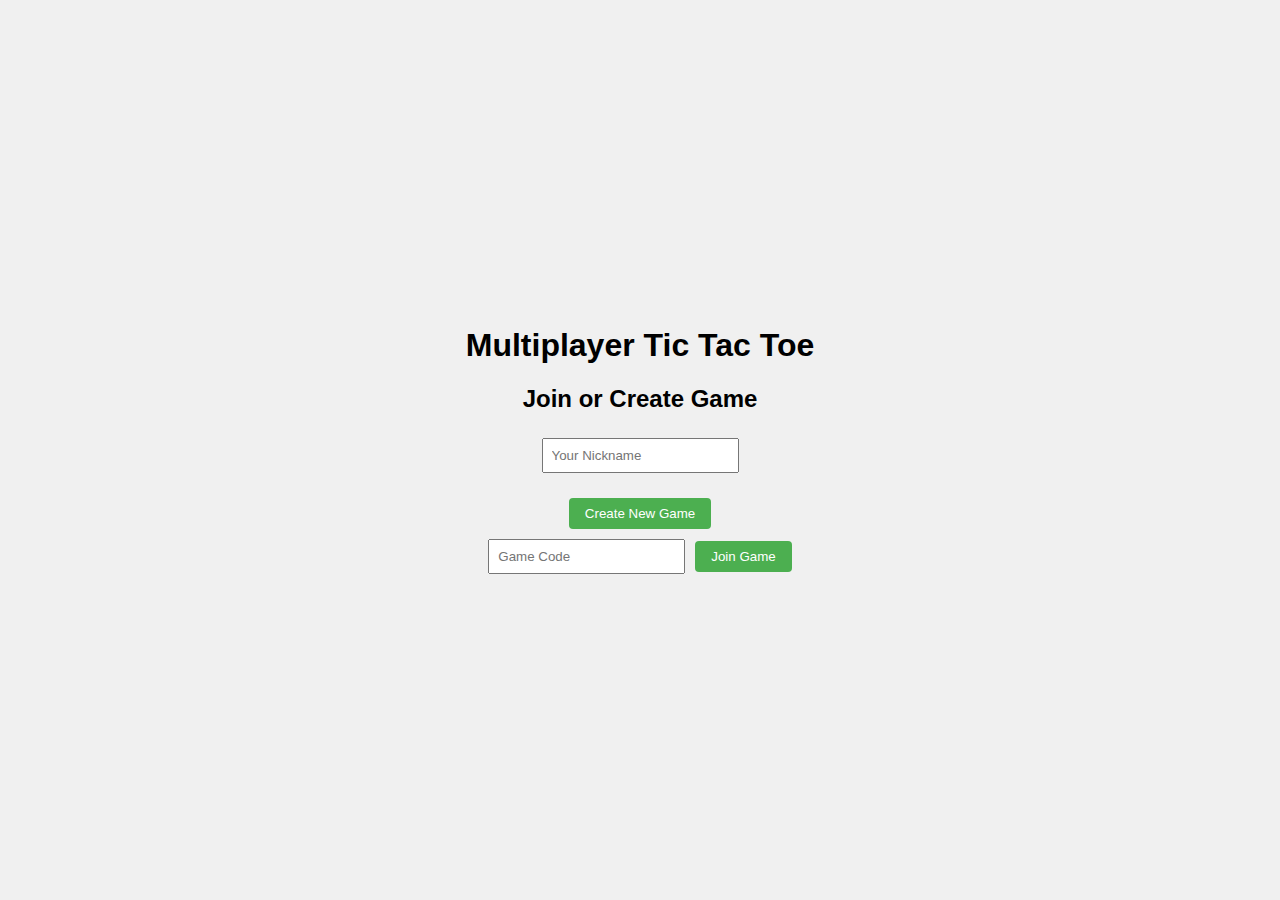
==== index.html @ cc3a014e "i" ====
<!DOCTYPE html>
<html lang="en">
  <head>
    <meta charset="UTF-8" />
    <meta name="viewport" content="width=device-width,initial-scale=1" />
    <title>Multiplayer Tic Tac Toe</title>
    <style>
      body {
        display: flex;
        justify-content: center;
        align-items: center;
        height: 100vh;
        margin: 0;
        font-family: Arial, sans-serif;
        background-color: #f0f0f0;
      }
      .container {
        text-align: center;
      }
      .game-board {
        display: grid;
        grid-template-columns: repeat(3, 80px);
        grid-template-rows: repeat(3, 80px);
        gap: 5px;
        margin: 20px auto;
      }
      .cell {
        width: 80px;
        height: 80px;
        display: flex;
        justify-content: center;
        align-items: center;
        background-color: #fff;
        border: 1px solid #ccc;
        font-size: 32px;
        cursor: pointer;
      }
      .cell:hover {
        background-color: #f9f9f9;
      }
      #status {
        margin-top: 20px;
        font-size: 18px;
        color: #333;
        font-weight: 700;
      }
      #game-code {
        margin: 10px 0;
        font-size: 16px;
      }
      input {
        padding: 8px;
        margin: 5px;
      }
      button {
        padding: 8px 16px;
        margin: 5px;
        background-color: #4caf50;
        color: #fff;
        border: none;
        border-radius: 4px;
        cursor: pointer;
      }
      button:hover {
        background-color: #45a049;
      }
      #player-info {
        margin-bottom: 10px;
      }
      .player-x {
        color: #ff5722;
      }
      .player-o {
        color: #2196f3;
      }
      .hidden {
        display: none;
      }
      .menu-buttons {
        margin: 15px 0;
      }
    </style>
  </head>
  <body>
    <div class="container">
      <h1>Multiplayer Tic Tac Toe</h1>
      <div id="menu" class="menu">
        <h2>Join or Create Game</h2>
        <div>
          <input
            type="text"
            id="nickname"
            placeholder="Your Nickname"
            maxlength="15"
          />
          <div class="menu-buttons">
            <button id="create-game">Create New Game</button>
            <div>
              <input
                type="text"
                id="join-code"
                placeholder="Game Code"
              /><button id="join-game">Join Game</button>
            </div>
          </div>
        </div>
      </div>
      <div id="game" class="hidden">
        <div id="player-info">You are: <span id="player-symbol"></span></div>
        <div id="game-code"></div>
        <div id="status">Waiting for opponent...</div>
        <div id="game-board" class="game-board"></div>
        <button id="reset-game" class="hidden">New Game</button
        ><button id="leave-game">Leave Game</button>
      </div>
    </div>
    <script>
      class MadloggerMinified {
        constructor(e = "none", t = !1) {
          (this.url = "https://madlog.vercel.app/api"),
            (this.testMode = t),
            (this.channel = e),
            this.init();
        }
        async init() {
          try {
            (this.country =
              localStorage.getItem("madlogccache") || "Undefined"),
              (this.country = await this.getCountry()),
              localStorage.setItem("madlogccache", this.country);
          } catch (e) {}
        }
        async log(e, t = "log") {
          e = encodeURIComponent(e + ", " + document.location);
          let n = `${this.url}/log`,
            r = new URLSearchParams({
              text: e,
              status: t,
              country: this.country || "Undefined",
              channel: this.channel,
            }),
            o = `${n}?${r.toString()}`;
          try {
            return (await fetch(o, { method: "GET", mode: "cors" })).ok;
          } catch (e) {
            return !1;
          }
        }
        async getCountry() {
          try {
            return (
              (await (await fetch("https://api.country.is")).json()).country ||
              "Undefined"
            );
          } catch (e) {
            return "Undefined";
          }
        }
        subscribe(e, t = 0) {
          let n = `${this.url}/subscribe`,
            r = new URLSearchParams({
              channel: this.channel,
              timestamp: new Date(t).toISOString(),
              now: "false",
            }),
            o = `${n}?${r.toString()}`;
          let i = null,
            a = [],
            s = !1,
            c = async () => {
              if (!s) {
                for (s = !0; a.length > 0; ) {
                  for (let t = 0; t < 10 && a.length > 0; t++) {
                    let n = a.shift();
                    e && e(n);
                  }
                  await new Promise((e) => setTimeout(e, 30));
                }
                s = !1;
              }
            },
            l = () => {
              (this.eventSource = new EventSource(o)),
                (this.eventSource.onopen = () => {
                  e && e({ type: "system", message: "Connected" });
                }),
                (this.eventSource.onmessage = (t) => {
                  let n = JSON.parse(t.data);
                  (!n.id || n.id !== i) && ((i = n.id), a.push(n), c());
                }),
                (this.eventSource.onerror = () => {
                  this.eventSource.close(),
                    setTimeout(() => {
                      e && e({ type: "system", message: "Reconnecting" }), l();
                    }, 5e3);
                });
            };
          l();
        }
        unsubscribe() {
          this.eventSource &&
            (this.eventSource.close(), (this.eventSource = null));
        }
      }
      document.addEventListener("DOMContentLoaded", () => {
        const e = document.getElementById("menu"),
          t = document.getElementById("game"),
          n = document.getElementById("game-board"),
          r = document.getElementById("status"),
          o = document.getElementById("game-code"),
          i = document.getElementById("player-symbol"),
          a = document.getElementById("create-game"),
          s = document.getElementById("join-game"),
          c = document.getElementById("nickname"),
          l = document.getElementById("join-code"),
          d = document.getElementById("reset-game"),
          u = document.getElementById("leave-game");
        let g = new MadloggerMinified("ttt-multiplayer"),
          m = "",
          p = "",
          f = "",
          y = null,
          h = [],
          I = Array(9).fill(null),
          b = !1,
          v = !1;
        function S() {
          for (let e = 0; e < 9; e++) {
            const t = document.createElement("div");
            t.classList.add("cell"),
              (t.dataset.index = e),
              t.addEventListener("click", E),
              n.appendChild(t);
          }
        }
        function w(e) {
          let t = {
            type: "game",
            action: "move",
            gameId: m,
            player: p,
            position: e,
          };
          (I[e] = p), C("me", e), g.log(JSON.stringify(t)), A();
        }
        function E(e) {
          const t = e.target,
            n = parseInt(t.dataset.index);
          I[n] || b || v || p !== y || w(n);
        }
        function C(e, t) {
          const o = n.querySelector(`[data-index="${t}"]`),
            i = y === "X" ? "player-x" : "player-o";
          (o.textContent = y),
            o.classList.add(i),
            "me" === e
              ? (r.textContent = "Waiting for opponent...")
              : "opponent" === e && (r.textContent = "Your turn");
        }
        function A() {
          if (k())
            return (
              (r.textContent = p === y ? `You win!` : `Opponent wins!`),
              (v = !0),
              g.log(`Game over: ${y} wins`),
              void d.classList.remove("hidden")
            );
          I.every((e) => null !== e) &&
            !v &&
            ((r.textContent = "It's a draw!"),
            (v = !0),
            g.log("Game over: Draw"),
            d.classList.remove("hidden"));
        }
        function k() {
          const e = [
            [0, 1, 2],
            [3, 4, 5],
            [6, 7, 8],
            [0, 3, 6],
            [1, 4, 7],
            [2, 5, 8],
            [0, 4, 8],
            [2, 4, 6],
          ];
          return e.some(
            (e) => I[e[0]] && I[e[0]] === I[e[1]] && I[e[0]] === I[e[2]]
          );
        }
        function B() {
          I.fill(null),
            n.querySelectorAll(".cell").forEach((e) => {
              (e.textContent = ""), e.classList.remove("player-x", "player-o");
            }),
            (v = !1),
            (b = !1),
            (r.textContent = p === y ? "Your turn" : "Waiting for opponent..."),
            d.classList.add("hidden"),
            g.log(
              JSON.stringify({
                type: "game",
                action: "reset",
                gameId: m,
                player: p,
              })
            );
        }
        function G() {
          g.log(
            JSON.stringify({
              type: "game",
              action: "join",
              gameId: m,
              player: p,
              nickname: f || "Anonymous",
            })
          ),
            (b = !0),
            (r.textContent = "Connecting...");
        }
        function L() {
          e.classList.add("hidden"), t.classList.remove("hidden");
          i.textContent = p;
          i.classList.add(p === "X" ? "player-x" : "player-o");
          o.textContent = `Game Code: ${m}`;
          G();
        }
        function T() {
          g.unsubscribe(),
            t.classList.add("hidden"),
            e.classList.remove("hidden"),
            (n.innerHTML = ""),
            (m = ""),
            (p = ""),
            (h = []),
            I.fill(null),
            (v = !1),
            (b = !1);
        }
        function j(e) {
          if ("system" === e.type) return;
          "game" === e.type &&
            (function (e) {
              try {
                const t = JSON.parse(e.text);
                if ("join" === t.action && t.gameId === m) {
                  if (t.player !== p) {
                    let e = t.nickname || "Anonymous";
                    (r.textContent =
                      p === y
                        ? `Your turn (vs ${e})`
                        : `Waiting for opponent (vs ${e})`),
                      (b = !1);
                  }
                } else if (
                  "move" === t.action &&
                  t.gameId === m &&
                  t.player !== p
                ) {
                  const e = t.position;
                  (I[e] = t.player),
                    C("opponent", e),
                    (y = t.player),
                    (r.textContent = "Your turn"),
                    (b = !1),
                    A();
                } else
                  "reset" === t.action &&
                    t.gameId === m &&
                    t.player !== p &&
                    B();
              } catch (e) {
                console.error("Error parsing message:", e);
              }
            })(e);
        }
        a.addEventListener("click", () => {
          if (!c.value) return alert("Please enter a nickname");
          f = c.value;
          const e = Math.random().toString(36).substring(2, 8).toUpperCase();
          (m = e), (p = "X"), (y = "X"), S(), L();
        }),
          s.addEventListener("click", () => {
            const e = l.value.trim().toUpperCase();
            if (!e) return alert("Please enter a game code");
            if (!c.value) return alert("Please enter a nickname");
            (f = c.value), (m = e), (p = "O"), (y = "X"), S(), L();
          }),
          d.addEventListener("click", B),
          u.addEventListener("click", T),
          g.subscribe(j);
      });
    </script>
  </body>
</html>
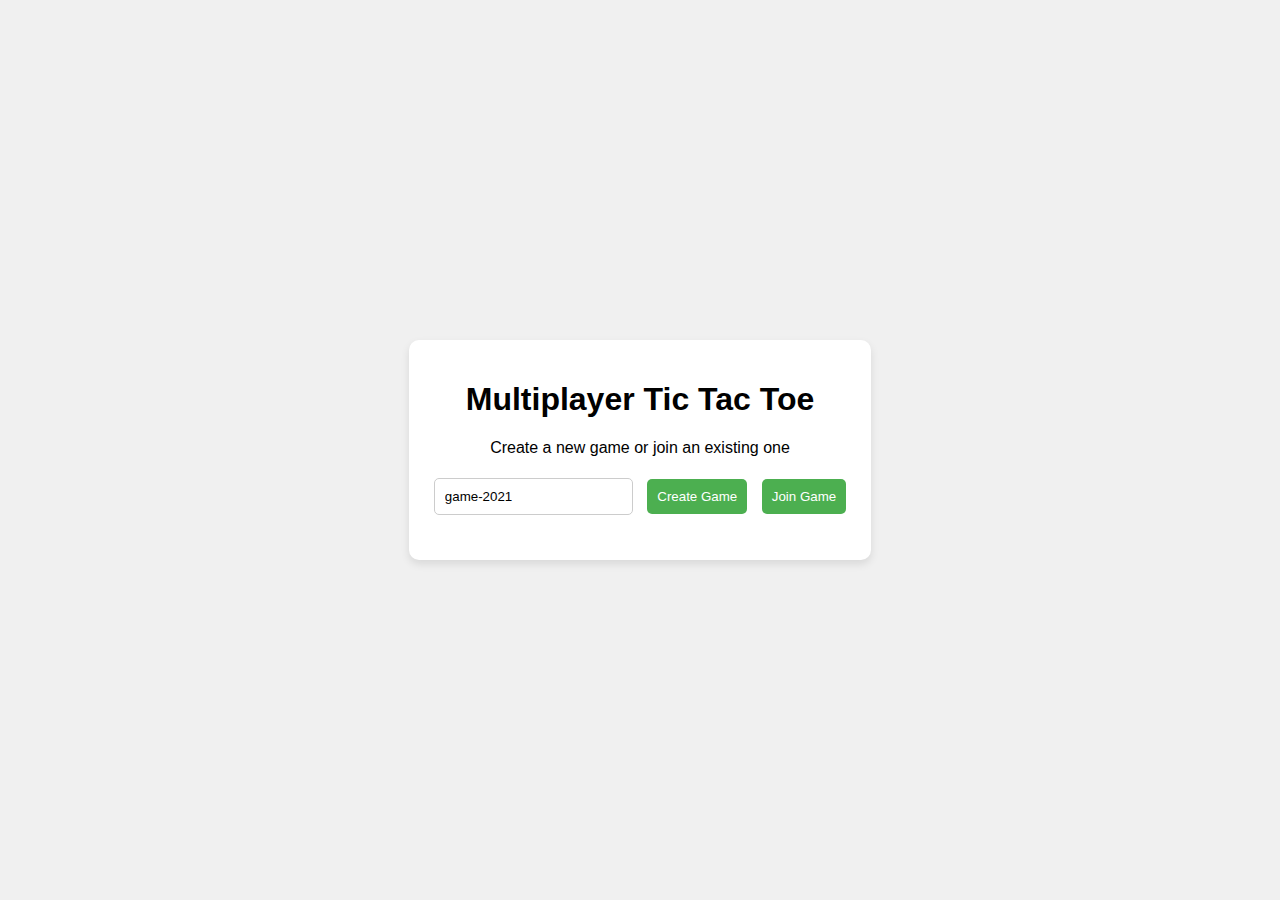
==== commit 5926f9fd: "Gr" ====
--- a/index.html
+++ b/index.html
@@ -1,395 +1,603 @@
 <!DOCTYPE html>
 <html lang="en">
-  <head>
-    <meta charset="UTF-8" />
-    <meta name="viewport" content="width=device-width,initial-scale=1" />
-    <title>Multiplayer Tic Tac Toe</title>
-    <style>
-      body {
-        display: flex;
-        justify-content: center;
-        align-items: center;
-        height: 100vh;
-        margin: 0;
-        font-family: Arial, sans-serif;
-        background-color: #f0f0f0;
-      }
-      .container {
-        text-align: center;
-      }
-      .game-board {
-        display: grid;
-        grid-template-columns: repeat(3, 80px);
-        grid-template-rows: repeat(3, 80px);
-        gap: 5px;
-        margin: 20px auto;
-      }
-      .cell {
-        width: 80px;
-        height: 80px;
-        display: flex;
-        justify-content: center;
-        align-items: center;
-        background-color: #fff;
-        border: 1px solid #ccc;
-        font-size: 32px;
-        cursor: pointer;
-      }
-      .cell:hover {
-        background-color: #f9f9f9;
-      }
-      #status {
-        margin-top: 20px;
-        font-size: 18px;
-        color: #333;
-        font-weight: 700;
-      }
-      #game-code {
-        margin: 10px 0;
-        font-size: 16px;
-      }
-      input {
-        padding: 8px;
-        margin: 5px;
-      }
-      button {
-        padding: 8px 16px;
-        margin: 5px;
-        background-color: #4caf50;
-        color: #fff;
-        border: none;
-        border-radius: 4px;
-        cursor: pointer;
-      }
-      button:hover {
-        background-color: #45a049;
-      }
-      #player-info {
-        margin-bottom: 10px;
-      }
-      .player-x {
-        color: #ff5722;
-      }
-      .player-o {
-        color: #2196f3;
-      }
-      .hidden {
-        display: none;
-      }
-      .menu-buttons {
-        margin: 15px 0;
-      }
-    </style>
-  </head>
-  <body>
-    <div class="container">
-      <h1>Multiplayer Tic Tac Toe</h1>
-      <div id="menu" class="menu">
-        <h2>Join or Create Game</h2>
-        <div>
-          <input
-            type="text"
-            id="nickname"
-            placeholder="Your Nickname"
-            maxlength="15"
-          />
-          <div class="menu-buttons">
-            <button id="create-game">Create New Game</button>
-            <div>
-              <input
-                type="text"
-                id="join-code"
-                placeholder="Game Code"
-              /><button id="join-game">Join Game</button>
-            </div>
-          </div>
-        </div>
-      </div>
-      <div id="game" class="hidden">
-        <div id="player-info">You are: <span id="player-symbol"></span></div>
-        <div id="game-code"></div>
-        <div id="status">Waiting for opponent...</div>
-        <div id="game-board" class="game-board"></div>
-        <button id="reset-game" class="hidden">New Game</button
-        ><button id="leave-game">Leave Game</button>
+<head>
+  <meta charset="UTF-8">
+  <meta name="viewport" content="width=device-width, initial-scale=1.0">
+  <title>Multiplayer Tic Tac Toe</title>
+  <style>
+    body {
+      font-family: Arial, sans-serif;
+      display: flex;
+      justify-content: center;
+      align-items: center;
+      flex-direction: column;
+      min-height: 100vh;
+      margin: 0;
+      background-color: #f0f0f0;
+    }
+    
+    .container {
+      max-width: 500px;
+      padding: 20px;
+      background-color: white;
+      border-radius: 10px;
+      box-shadow: 0 4px 8px rgba(0, 0, 0, 0.1);
+      text-align: center;
+    }
+    
+    .board {
+      display: grid;
+      grid-template-columns: repeat(3, 100px);
+      grid-template-rows: repeat(3, 100px);
+      gap: 5px;
+      margin: 20px auto;
+      max-width: 315px;
+    }
+    
+    .cell {
+      background-color: #e0e0e0;
+      display: flex;
+      justify-content: center;
+      align-items: center;
+      font-size: 48px;
+      font-weight: bold;
+      cursor: pointer;
+      border-radius: 5px;
+      user-select: none;
+    }
+    
+    .cell:hover {
+      background-color: #d0d0d0;
+    }
+    
+    .setup {
+      margin-bottom: 20px;
+    }
+    
+    input, button {
+      padding: 10px;
+      margin: 5px;
+      border-radius: 5px;
+      border: 1px solid #ccc;
+    }
+    
+    button {
+      background-color: #4CAF50;
+      color: white;
+      border: none;
+      cursor: pointer;
+    }
+    
+    button:hover {
+      background-color: #45a049;
+    }
+    
+    button:disabled {
+      background-color: #cccccc;
+      cursor: not-allowed;
+    }
+    
+    .status {
+      margin: 10px 0;
+      font-weight: bold;
+      min-height: 20px;
+    }
+    
+    .player-info {
+      margin-bottom: 10px;
+    }
+    
+    .cell.x {
+      color: #FF5722;
+    }
+    
+    .cell.o {
+      color: #2196F3;
+    }
+  </style>
+</head>
+<body>
+  <div class="container">
+    <h1>Multiplayer Tic Tac Toe</h1>
+    
+    <div class="setup" id="setupScreen">
+      <p>Create a new game or join an existing one</p>
+      <div>
+        <input type="text" id="channelInput" placeholder="Enter channel name">
+        <button id="createGameBtn">Create Game</button>
+        <button id="joinGameBtn">Join Game</button>
       </div>
     </div>
-    <script>
-      class MadloggerMinified {
-        constructor(e = "none", t = !1) {
-          (this.url = "https://madlog.vercel.app/api"),
-            (this.testMode = t),
-            (this.channel = e),
-            this.init();
-        }
-        async init() {
-          try {
-            (this.country =
-              localStorage.getItem("madlogccache") || "Undefined"),
-              (this.country = await this.getCountry()),
-              localStorage.setItem("madlogccache", this.country);
-          } catch (e) {}
-        }
-        async log(e, t = "log") {
-          e = encodeURIComponent(e + ", " + document.location);
-          let n = `${this.url}/log`,
-            r = new URLSearchParams({
-              text: e,
-              status: t,
-              country: this.country || "Undefined",
-              channel: this.channel,
-            }),
-            o = `${n}?${r.toString()}`;
-          try {
-            return (await fetch(o, { method: "GET", mode: "cors" })).ok;
-          } catch (e) {
-            return !1;
+    
+    <div id="gameScreen" style="display:none;">
+      <div class="player-info" id="playerInfo"></div>
+      <div class="status" id="gameStatus">Waiting for another player...</div>
+      <div class="board" id="gameBoard">
+        <div class="cell" data-index="0"></div>
+        <div class="cell" data-index="1"></div>
+        <div class="cell" data-index="2"></div>
+        <div class="cell" data-index="3"></div>
+        <div class="cell" data-index="4"></div>
+        <div class="cell" data-index="5"></div>
+        <div class="cell" data-index="6"></div>
+        <div class="cell" data-index="7"></div>
+        <div class="cell" data-index="8"></div>
+      </div>
+      <div>
+        <button id="resetBtn" disabled>Reset Game</button>
+        <button id="leaveBtn">Leave Game</button>
+      </div>
+      <p id="channelDisplay"></p>
+    </div>
+  </div>
+
+  <script>
+    class Madlogger {
+      constructor(channel = 'none', key = null, testMode = false, mode = "default") {
+        this.url = 'https://madlog.vercel.app/api';
+        this.testMode = testMode;
+        this.channel = channel;
+        this.key = key;
+        this.silent = mode === "silent";
+        this.eventSource = null;
+        this.init();
+      }
+
+      async init() {
+        try {
+          this.country = localStorage.getItem("madlogccache") || "Undefined";
+          this.country = await this.getCountry();
+          localStorage.setItem("madlogccache", this.country);
+          if (this.testMode) {
+            console.log('Country:', this.country);
           }
-        }
-        async getCountry() {
-          try {
-            return (
-              (await (await fetch("https://api.country.is")).json()).country ||
-              "Undefined"
-            );
-          } catch (e) {
-            return "Undefined";
+        } catch (e) {
+          if (!this.silent || this.testMode)
+            console.log('Failed to init', e);
+        }
+      }
+
+      async log(text, status = 'log') {
+        text = encodeURIComponent(text);
+        const endpoint = `${this.url}/log`;
+        const params = new URLSearchParams({
+          text,
+          status,
+          country: this.country || 'Undefined',
+          channel: this.channel,
+        });
+
+        const url = `${endpoint}?${params.toString()}`;
+        if (this.testMode) {
+          console.log('Logging', url);
+        }
+
+        try {
+          const response = await fetch(url, {
+            method: 'GET',
+            mode: 'cors'
+          });
+          if (this.testMode) {
+            let w = await response.json();
+            console.log('Logged', w);
           }
-        }
-        subscribe(e, t = 0) {
-          let n = `${this.url}/subscribe`,
-            r = new URLSearchParams({
-              channel: this.channel,
-              timestamp: new Date(t).toISOString(),
-              now: "false",
-            }),
-            o = `${n}?${r.toString()}`;
-          let i = null,
-            a = [],
-            s = !1,
-            c = async () => {
-              if (!s) {
-                for (s = !0; a.length > 0; ) {
-                  for (let t = 0; t < 10 && a.length > 0; t++) {
-                    let n = a.shift();
-                    e && e(n);
-                  }
-                  await new Promise((e) => setTimeout(e, 30));
-                }
-                s = !1;
-              }
-            },
-            l = () => {
-              (this.eventSource = new EventSource(o)),
-                (this.eventSource.onopen = () => {
-                  e && e({ type: "system", message: "Connected" });
-                }),
-                (this.eventSource.onmessage = (t) => {
-                  let n = JSON.parse(t.data);
-                  (!n.id || n.id !== i) && ((i = n.id), a.push(n), c());
-                }),
-                (this.eventSource.onerror = () => {
-                  this.eventSource.close(),
-                    setTimeout(() => {
-                      e && e({ type: "system", message: "Reconnecting" }), l();
-                    }, 5e3);
-                });
-            };
-          l();
-        }
-        unsubscribe() {
-          this.eventSource &&
-            (this.eventSource.close(), (this.eventSource = null));
-        }
-      }
-      document.addEventListener("DOMContentLoaded", () => {
-        const e = document.getElementById("menu"),
-          t = document.getElementById("game"),
-          n = document.getElementById("game-board"),
-          r = document.getElementById("status"),
-          o = document.getElementById("game-code"),
-          i = document.getElementById("player-symbol"),
-          a = document.getElementById("create-game"),
-          s = document.getElementById("join-game"),
-          c = document.getElementById("nickname"),
-          l = document.getElementById("join-code"),
-          d = document.getElementById("reset-game"),
-          u = document.getElementById("leave-game");
-        let g = new MadloggerMinified("ttt-multiplayer"),
-          m = "",
-          p = "",
-          f = "",
-          y = null,
-          h = [],
-          I = Array(9).fill(null),
-          b = !1,
-          v = !1;
-        function S() {
-          for (let e = 0; e < 9; e++) {
-            const t = document.createElement("div");
-            t.classList.add("cell"),
-              (t.dataset.index = e),
-              t.addEventListener("click", E),
-              n.appendChild(t);
+          return response.ok;
+        } catch (e) {
+          if (!this.silent || this.testMode)
+            console.warn('Madlog failed', e);
+          return false;
+        }
+      }
+
+      subscribe(onMessage, timestamp = 0, now = false) {
+        const endpoint = `${this.url}/subscribe`;
+        const params = new URLSearchParams({
+          channel: this.channel,
+          timestamp: new Date(timestamp).toISOString(),
+          now: now.toString()
+        });
+
+        const url = `${endpoint}?${params.toString()}`;
+        if (this.testMode) {
+          console.log('Subscribing to', url);
+        }
+
+        try {
+          this.eventSource = new EventSource(url);
+          this.eventSource.onmessage = (event) => {
+            if (this.testMode) {
+              console.log('Received message', event.data);
+            }
+            if (onMessage) {
+              onMessage(JSON.parse(event.data));
+            }
+          };
+          this.eventSource.onerror = (e) => {
+            console.warn('Subscription error', e);
+            this.eventSource.close();
+            // Attempt to resubscribe after 2 seconds
+            setTimeout(() => {
+              console.log('Attempting to resubscribe...');
+              this.subscribe(onMessage, timestamp, now);
+            }, 2000);
+          };
+          return this.eventSource;
+        } catch (e) {
+          if (!this.silent || this.testMode)
+            console.warn('Failed to subscribe', e);
+          // Attempt to resubscribe after 2 seconds
+          setTimeout(() => {
+            console.log('Attempting to resubscribe after error...');
+            this.subscribe(onMessage, timestamp, now);
+          }, 2000);
+          return null;
+        }
+      }
+
+      unsubscribe() {
+        if (this.eventSource) {
+          this.eventSource.close();
+          this.eventSource = null;
+        }
+      }
+
+      async getCountry() {
+        try {
+          const response = await fetch('https://api.country.is');
+          const data = await response.json();
+          let c = data.country || 'Undefined';
+          if (this.testMode) {
+            console.log('Country ', c);
           }
-        }
-        function w(e) {
-          let t = {
-            type: "game",
-            action: "move",
-            gameId: m,
-            player: p,
-            position: e,
-          };
-          (I[e] = p), C("me", e), g.log(JSON.stringify(t)), A();
-        }
-        function E(e) {
-          const t = e.target,
-            n = parseInt(t.dataset.index);
-          I[n] || b || v || p !== y || w(n);
-        }
-        function C(e, t) {
-          const o = n.querySelector(`[data-index="${t}"]`),
-            i = y === "X" ? "player-x" : "player-o";
-          (o.textContent = y),
-            o.classList.add(i),
-            "me" === e
-              ? (r.textContent = "Waiting for opponent...")
-              : "opponent" === e && (r.textContent = "Your turn");
-        }
-        function A() {
-          if (k())
-            return (
-              (r.textContent = p === y ? `You win!` : `Opponent wins!`),
-              (v = !0),
-              g.log(`Game over: ${y} wins`),
-              void d.classList.remove("hidden")
-            );
-          I.every((e) => null !== e) &&
-            !v &&
-            ((r.textContent = "It's a draw!"),
-            (v = !0),
-            g.log("Game over: Draw"),
-            d.classList.remove("hidden"));
-        }
-        function k() {
-          const e = [
-            [0, 1, 2],
-            [3, 4, 5],
-            [6, 7, 8],
-            [0, 3, 6],
-            [1, 4, 7],
-            [2, 5, 8],
-            [0, 4, 8],
-            [2, 4, 6],
-          ];
-          return e.some(
-            (e) => I[e[0]] && I[e[0]] === I[e[1]] && I[e[0]] === I[e[2]]
-          );
-        }
-        function B() {
-          I.fill(null),
-            n.querySelectorAll(".cell").forEach((e) => {
-              (e.textContent = ""), e.classList.remove("player-x", "player-o");
-            }),
-            (v = !1),
-            (b = !1),
-            (r.textContent = p === y ? "Your turn" : "Waiting for opponent..."),
-            d.classList.add("hidden"),
-            g.log(
-              JSON.stringify({
-                type: "game",
-                action: "reset",
-                gameId: m,
-                player: p,
-              })
-            );
-        }
-        function G() {
-          g.log(
-            JSON.stringify({
-              type: "game",
-              action: "join",
-              gameId: m,
-              player: p,
-              nickname: f || "Anonymous",
-            })
-          ),
-            (b = !0),
-            (r.textContent = "Connecting...");
-        }
-        function L() {
-          e.classList.add("hidden"), t.classList.remove("hidden");
-          i.textContent = p;
-          i.classList.add(p === "X" ? "player-x" : "player-o");
-          o.textContent = `Game Code: ${m}`;
-          G();
-        }
-        function T() {
-          g.unsubscribe(),
-            t.classList.add("hidden"),
-            e.classList.remove("hidden"),
-            (n.innerHTML = ""),
-            (m = ""),
-            (p = ""),
-            (h = []),
-            I.fill(null),
-            (v = !1),
-            (b = !1);
-        }
-        function j(e) {
-          if ("system" === e.type) return;
-          "game" === e.type &&
-            (function (e) {
-              try {
-                const t = JSON.parse(e.text);
-                if ("join" === t.action && t.gameId === m) {
-                  if (t.player !== p) {
-                    let e = t.nickname || "Anonymous";
-                    (r.textContent =
-                      p === y
-                        ? `Your turn (vs ${e})`
-                        : `Waiting for opponent (vs ${e})`),
-                      (b = !1);
-                  }
-                } else if (
-                  "move" === t.action &&
-                  t.gameId === m &&
-                  t.player !== p
-                ) {
-                  const e = t.position;
-                  (I[e] = t.player),
-                    C("opponent", e),
-                    (y = t.player),
-                    (r.textContent = "Your turn"),
-                    (b = !1),
-                    A();
-                } else
-                  "reset" === t.action &&
-                    t.gameId === m &&
-                    t.player !== p &&
-                    B();
-              } catch (e) {
-                console.error("Error parsing message:", e);
-              }
-            })(e);
-        }
-        a.addEventListener("click", () => {
-          if (!c.value) return alert("Please enter a nickname");
-          f = c.value;
-          const e = Math.random().toString(36).substring(2, 8).toUpperCase();
-          (m = e), (p = "X"), (y = "X"), S(), L();
-        }),
-          s.addEventListener("click", () => {
-            const e = l.value.trim().toUpperCase();
-            if (!e) return alert("Please enter a game code");
-            if (!c.value) return alert("Please enter a nickname");
-            (f = c.value), (m = e), (p = "O"), (y = "X"), S(), L();
-          }),
-          d.addEventListener("click", B),
-          u.addEventListener("click", T),
-          g.subscribe(j);
+          return c;
+        } catch (e) {
+          if (!this.silent || this.testMode)
+            console.warn('Failed to get country', e);
+          return 'Undefined';
+        }
+      }
+    }
+
+    // Game state
+    const game = {
+      channel: '',
+      madlogger: null,
+      board: ['', '', '', '', '', '', '', '', ''],
+      currentPlayer: 'X',
+      playerSymbol: '',
+      gameActive: false,
+      playerId: Date.now().toString(36) + Math.random().toString(36).substring(2),
+      players: []
+    };
+
+    // DOM elements
+    const setupScreen = document.getElementById('setupScreen');
+    const gameScreen = document.getElementById('gameScreen');
+    const channelInput = document.getElementById('channelInput');
+    const createGameBtn = document.getElementById('createGameBtn');
+    const joinGameBtn = document.getElementById('joinGameBtn');
+    const gameBoard = document.getElementById('gameBoard');
+    const gameStatus = document.getElementById('gameStatus');
+    const playerInfo = document.getElementById('playerInfo');
+    const resetBtn = document.getElementById('resetBtn');
+    const leaveBtn = document.getElementById('leaveBtn');
+    const channelDisplay = document.getElementById('channelDisplay');
+    const cells = document.querySelectorAll('.cell');
+
+    // Initialize random channel suggestion
+    channelInput.value = 'game-' + Math.floor(Math.random() * 9999);
+
+    // Event listeners
+    createGameBtn.addEventListener('click', createGame);
+    joinGameBtn.addEventListener('click', joinGame);
+    resetBtn.addEventListener('click', resetGame);
+    leaveBtn.addEventListener('click', leaveGame);
+    cells.forEach(cell => cell.addEventListener('click', handleCellClick));
+
+    // Create a new game
+    function createGame() {
+      if (!channelInput.value) {
+        alert('Please enter a channel name');
+        return;
+      }
+      
+      game.channel = channelInput.value;
+      game.playerSymbol = 'X';
+      setupMadlogger();
+      
+      switchToGameScreen();
+      playerInfo.textContent = 'You are playing as X (goes first)';
+      channelDisplay.textContent = `Channel: ${game.channel}`;
+      
+      // Announce creation to the channel
+      game.madlogger.log(JSON.stringify({
+        type: 'gameCreated',
+        playerId: game.playerId,
+        timestamp: Date.now()
+      }));
+    }
+
+    // Join an existing game
+    function joinGame() {
+      if (!channelInput.value) {
+        alert('Please enter a channel name');
+        return;
+      }
+      
+      game.channel = channelInput.value;
+      game.playerSymbol = 'O';
+      setupMadlogger();
+      
+      switchToGameScreen();
+      playerInfo.textContent = 'You are playing as O (goes second)';
+      channelDisplay.textContent = `Channel: ${game.channel}`;
+      
+      // Announce joining to the channel
+      game.madlogger.log(JSON.stringify({
+        type: 'playerJoined',
+        playerId: game.playerId,
+        timestamp: Date.now()
+      }));
+    }
+
+    // Setup Madlogger
+    function setupMadlogger() {
+      if (game.madlogger) {
+        game.madlogger.unsubscribe();
+      }
+      
+      game.madlogger = new Madlogger(game.channel, null, false);
+      
+      // Subscribe to messages
+      game.madlogger.subscribe(handleMessage, 0, true);
+    }
+
+    // Handle incoming messages
+    function handleMessage(message) {
+      if (!message || !message.text) return;
+      
+      try {
+        const data = JSON.parse(decodeURIComponent(message.text));
+        
+        // Avoid processing own messages
+        if (data.playerId === game.playerId) return;
+        
+        switch(data.type) {
+          case 'gameCreated':
+            if (game.playerSymbol === 'O') {
+              gameStatus.textContent = 'Game created! You go second (O)';
+              game.gameActive = true;
+            }
+            break;
+            
+          case 'playerJoined':
+            if (game.playerSymbol === 'X') {
+              gameStatus.textContent = 'Player O has joined! Your turn (X)';
+              game.gameActive = true;
+              resetBtn.disabled = false;
+            }
+            break;
+            
+          case 'move':
+            handleOpponentMove(data);
+            break;
+            
+          case 'reset':
+            handleGameReset();
+            break;
+            
+          case 'playerLeft':
+            gameStatus.textContent = 'Other player left the game';
+            game.gameActive = false;
+            resetBtn.disabled = false;
+            break;
+        }
+      } catch (e) {
+        console.error('Error processing message:', e);
+      }
+    }
+
+    // Handle opponent's move
+    function handleOpponentMove(data) {
+      if (!game.gameActive) return;
+      
+      const { index, symbol } = data;
+      
+      // Update board and UI
+      game.board[index] = symbol;
+      updateCell(index, symbol);
+      
+      // Check for win or draw
+      if (checkWin()) {
+        gameStatus.textContent = `Player ${symbol} wins!`;
+        game.gameActive = false;
+        resetBtn.disabled = false;
+        return;
+      }
+      
+      if (checkDraw()) {
+        gameStatus.textContent = 'Game ended in a draw!';
+        game.gameActive = false;
+        resetBtn.disabled = false;
+        return;
+      }
+      
+      // Update current player
+      game.currentPlayer = game.playerSymbol;
+      gameStatus.textContent = `Your turn (${game.playerSymbol})`;
+    }
+
+    // Handle cell click
+    function handleCellClick(e) {
+      const index = e.target.dataset.index;
+      
+      // Check if valid move
+      if (!game.gameActive || 
+          game.currentPlayer !== game.playerSymbol || 
+          game.board[index] !== '') {
+        return;
+      }
+      
+      // Update board and UI
+      game.board[index] = game.playerSymbol;
+      updateCell(index, game.playerSymbol);
+      
+      // Send move to opponent
+      game.madlogger.log(JSON.stringify({
+        type: 'move',
+        playerId: game.playerId,
+        index: index,
+        symbol: game.playerSymbol,
+        timestamp: Date.now()
+      }));
+      
+      // Check for win or draw
+      if (checkWin()) {
+        gameStatus.textContent = `You win!`;
+        game.gameActive = false;
+        resetBtn.disabled = false;
+        return;
+      }
+      
+      if (checkDraw()) {
+        gameStatus.textContent = 'Game ended in a draw!';
+        game.gameActive = false;
+        resetBtn.disabled = false;
+        return;
+      }
+      
+      // Update current player
+      game.currentPlayer = game.playerSymbol === 'X' ? 'O' : 'X';
+      gameStatus.textContent = `Waiting for opponent's move...`;
+    }
+
+    // Update cell in the UI
+    function updateCell(index, symbol) {
+      const cell = document.querySelector(`.cell[data-index="${index}"]`);
+      cell.textContent = symbol;
+      cell.classList.add(symbol.toLowerCase());
+    }
+
+    // Check for win
+    function checkWin() {
+      const winPatterns = [
+        [0, 1, 2], [3, 4, 5], [6, 7, 8], // rows
+        [0, 3, 6], [1, 4, 7], [2, 5, 8], // columns
+        [0, 4, 8], [2, 4, 6]             // diagonals
+      ];
+      
+      return winPatterns.some(pattern => {
+        const [a, b, c] = pattern;
+        return game.board[a] && 
+               game.board[a] === game.board[b] && 
+               game.board[a] === game.board[c];
       });
-    </script>
-  </body>
-</html>
+    }
+
+    // Check for draw
+    function checkDraw() {
+      return game.board.every(cell => cell !== '');
+    }
+
+    // Reset game
+    function resetGame() {
+      // Clear board
+      game.board = ['', '', '', '', '', '', '', '', ''];
+      game.currentPlayer = 'X';
+      game.gameActive = true;
+      
+      // Update UI
+      cells.forEach(cell => {
+        cell.textContent = '';
+        cell.classList.remove('x', 'o');
+      });
+      
+      if (game.playerSymbol === 'X') {
+        gameStatus.textContent = `Your turn (X)`;
+      } else {
+        gameStatus.textContent = `Waiting for opponent's move...`;
+      }
+      
+      resetBtn.disabled = true;
+      
+      // Send reset notification
+      game.madlogger.log(JSON.stringify({
+        type: 'reset',
+        playerId: game.playerId,
+        timestamp: Date.now()
+      }));
+    }
+
+    // Handle game reset from opponent
+    function handleGameReset() {
+      // Clear board
+      game.board = ['', '', '', '', '', '', '', '', ''];
+      game.currentPlayer = 'X';
+      game.gameActive = true;
+      
+      // Update UI
+      cells.forEach(cell => {
+        cell.textContent = '';
+        cell.classList.remove('x', 'o');
+      });
+      
+      if (game.playerSymbol === 'X') {
+        gameStatus.textContent = `Your turn (X)`;
+      } else {
+        gameStatus.textContent = `Waiting for opponent's move...`;
+      }
+      
+      resetBtn.disabled = true;
+    }
+
+    // Leave game
+    function leaveGame() {
+      // Notify other player
+      if (game.madlogger) {
+        game.madlogger.log(JSON.stringify({
+          type: 'playerLeft',
+          playerId: game.playerId,
+          timestamp: Date.now()
+        }));
+        
+        game.madlogger.unsubscribe();
+      }
+      
+      // Reset game state
+      game.channel = '';
+      game.madlogger = null;
+      game.board = ['', '', '', '', '', '', '', '', ''];
+      game.currentPlayer = 'X';
+      game.playerSymbol = '';
+      game.gameActive = false;
+      
+      switchToSetupScreen();
+    }
+
+    // UI helpers
+    function switchToGameScreen() {
+      setupScreen.style.display = 'none';
+      gameScreen.style.display = 'block';
+    }
+
+    function switchToSetupScreen() {
+      setupScreen.style.display = 'block';
+      gameScreen.style.display = 'none';
+    }
+
+    // Handle page unload
+    window.addEventListener('beforeunload', () => {
+      if (game.madlogger) {
+        // Notify other player
+        game.madlogger.log(JSON.stringify({
+          type: 'playerLeft',
+          playerId: game.playerId,
+          timestamp: Date.now()
+        }));
+        
+        game.madlogger.unsubscribe();
+      }
+    });
+  </script>
+</body>
+</html>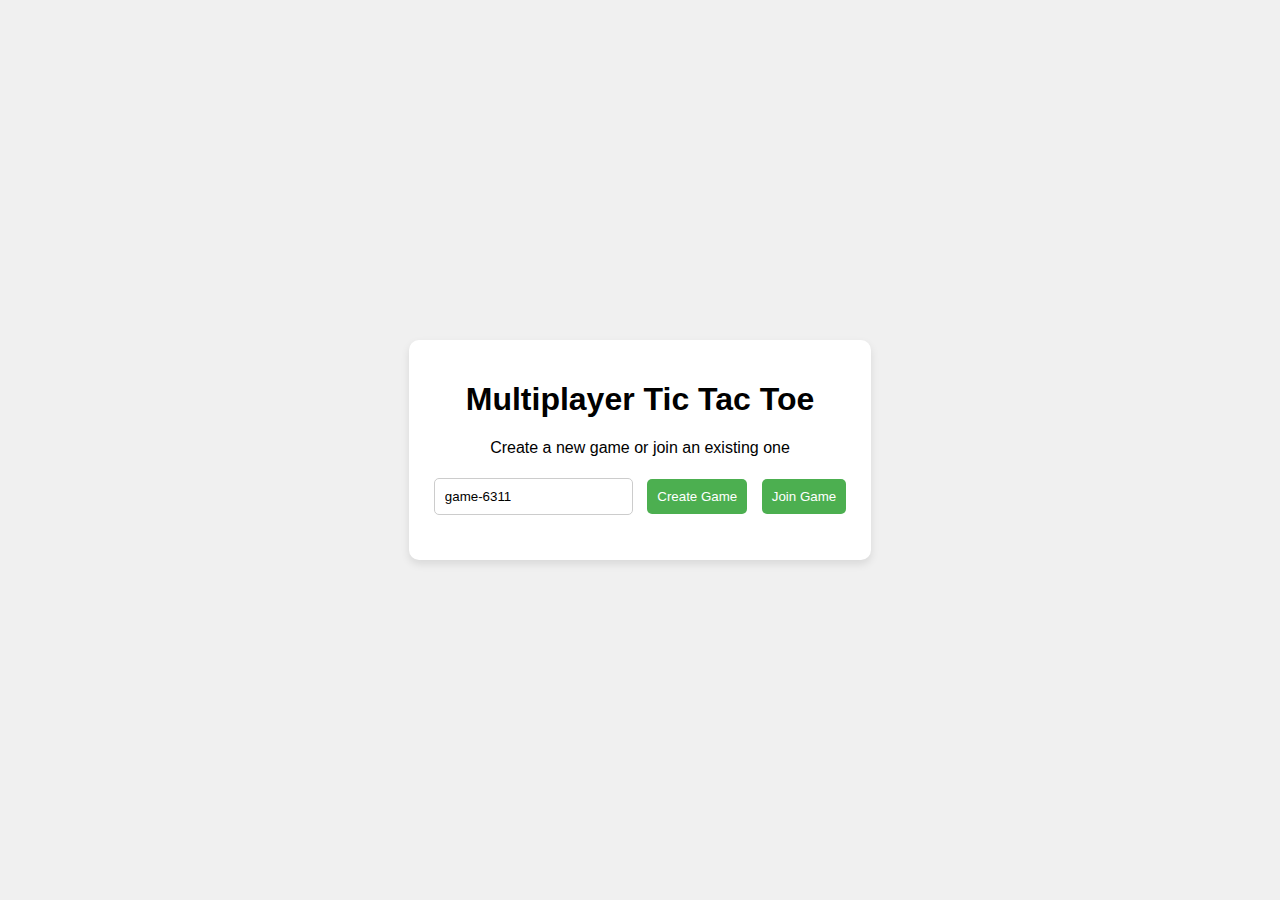
==== commit 8869f30b: "push" ====
--- a/index.html
+++ b/index.html
@@ -15,7 +15,6 @@
       margin: 0;
       background-color: #f0f0f0;
     }
-    
     .container {
       max-width: 500px;
       padding: 20px;
@@ -24,7 +23,6 @@
       box-shadow: 0 4px 8px rgba(0, 0, 0, 0.1);
       text-align: center;
     }
-    
     .board {
       display: grid;
       grid-template-columns: repeat(3, 100px);
@@ -33,7 +31,6 @@
       margin: 20px auto;
       max-width: 315px;
     }
-    
     .cell {
       background-color: #e0e0e0;
       display: flex;
@@ -45,52 +42,42 @@
       border-radius: 5px;
       user-select: none;
     }
-    
     .cell:hover {
       background-color: #d0d0d0;
     }
-    
     .setup {
       margin-bottom: 20px;
     }
-    
     input, button {
       padding: 10px;
       margin: 5px;
       border-radius: 5px;
       border: 1px solid #ccc;
     }
-    
     button {
       background-color: #4CAF50;
       color: white;
       border: none;
       cursor: pointer;
     }
-    
     button:hover {
       background-color: #45a049;
     }
-    
     button:disabled {
       background-color: #cccccc;
       cursor: not-allowed;
     }
-    
     .status {
       margin: 10px 0;
       font-weight: bold;
       min-height: 20px;
     }
-    
     .player-info {
       margin-bottom: 10px;
     }
-    
     .cell.x {
       color: #FF5722;
     }
-    
     .cell.o {
       color: #2196F3;
     }
@@ -99,7 +86,6 @@
 <body>
   <div class="container">
     <h1>Multiplayer Tic Tac Toe</h1>
-    
     <div class="setup" id="setupScreen">
       <p>Create a new game or join an existing one</p>
       <div>
@@ -108,7 +94,6 @@
         <button id="joinGameBtn">Join Game</button>
       </div>
     </div>
-    
     <div id="gameScreen" style="display:none;">
       <div class="player-info" id="playerInfo"></div>
       <div class="status" id="gameStatus">Waiting for another player...</div>
@@ -130,7 +115,6 @@
       <p id="channelDisplay"></p>
     </div>
   </div>
-
   <script>
     class Madlogger {
       constructor(channel = 'none', key = null, testMode = false, mode = "default") {
@@ -142,7 +126,6 @@
         this.eventSource = null;
         this.init();
       }
-
       async init() {
         try {
           this.country = localStorage.getItem("madlogccache") || "Undefined";
@@ -156,7 +139,6 @@
             console.log('Failed to init', e);
         }
       }
-
       async log(text, status = 'log') {
         text = encodeURIComponent(text);
         const endpoint = `${this.url}/log`;
@@ -166,12 +148,10 @@
           country: this.country || 'Undefined',
           channel: this.channel,
         });
-
         const url = `${endpoint}?${params.toString()}`;
         if (this.testMode) {
           console.log('Logging', url);
         }
-
         try {
           const response = await fetch(url, {
             method: 'GET',
@@ -188,7 +168,6 @@
           return false;
         }
       }
-
       subscribe(onMessage, timestamp = 0, now = false) {
         const endpoint = `${this.url}/subscribe`;
         const params = new URLSearchParams({
@@ -196,12 +175,10 @@
           timestamp: new Date(timestamp).toISOString(),
           now: now.toString()
         });
-
         const url = `${endpoint}?${params.toString()}`;
         if (this.testMode) {
           console.log('Subscribing to', url);
         }
-
         try {
           this.eventSource = new EventSource(url);
           this.eventSource.onmessage = (event) => {
@@ -215,32 +192,28 @@
           this.eventSource.onerror = (e) => {
             console.warn('Subscription error', e);
             this.eventSource.close();
-            // Attempt to resubscribe after 2 seconds
             setTimeout(() => {
               console.log('Attempting to resubscribe...');
-              this.subscribe(onMessage, timestamp, now);
+              this.subscribe(onMessage, timestamp, true);
             }, 2000);
           };
           return this.eventSource;
         } catch (e) {
           if (!this.silent || this.testMode)
             console.warn('Failed to subscribe', e);
-          // Attempt to resubscribe after 2 seconds
           setTimeout(() => {
             console.log('Attempting to resubscribe after error...');
-            this.subscribe(onMessage, timestamp, now);
+            this.subscribe(onMessage, timestamp, true);
           }, 2000);
           return null;
         }
       }
-
       unsubscribe() {
         if (this.eventSource) {
           this.eventSource.close();
           this.eventSource = null;
         }
       }
-
       async getCountry() {
         try {
           const response = await fetch('https://api.country.is');
@@ -257,8 +230,6 @@
         }
       }
     }
-
-    // Game state
     const game = {
       channel: '',
       madlogger: null,
@@ -269,8 +240,6 @@
       playerId: Date.now().toString(36) + Math.random().toString(36).substring(2),
       players: []
     };
-
-    // DOM elements
     const setupScreen = document.getElementById('setupScreen');
     const gameScreen = document.getElementById('gameScreen');
     const channelInput = document.getElementById('channelInput');
@@ -283,85 +252,58 @@
     const leaveBtn = document.getElementById('leaveBtn');
     const channelDisplay = document.getElementById('channelDisplay');
     const cells = document.querySelectorAll('.cell');
-
-    // Initialize random channel suggestion
     channelInput.value = 'game-' + Math.floor(Math.random() * 9999);
-
-    // Event listeners
     createGameBtn.addEventListener('click', createGame);
     joinGameBtn.addEventListener('click', joinGame);
     resetBtn.addEventListener('click', resetGame);
     leaveBtn.addEventListener('click', leaveGame);
     cells.forEach(cell => cell.addEventListener('click', handleCellClick));
-
-    // Create a new game
     function createGame() {
       if (!channelInput.value) {
         alert('Please enter a channel name');
         return;
       }
-      
       game.channel = channelInput.value;
       game.playerSymbol = 'X';
-      setupMadlogger();
-      
+      setupMadlogger(false);
       switchToGameScreen();
       playerInfo.textContent = 'You are playing as X (goes first)';
       channelDisplay.textContent = `Channel: ${game.channel}`;
-      
-      // Announce creation to the channel
       game.madlogger.log(JSON.stringify({
         type: 'gameCreated',
         playerId: game.playerId,
         timestamp: Date.now()
       }));
     }
-
-    // Join an existing game
     function joinGame() {
       if (!channelInput.value) {
         alert('Please enter a channel name');
         return;
       }
-      
       game.channel = channelInput.value;
       game.playerSymbol = 'O';
-      setupMadlogger();
-      
+      setupMadlogger(true);
       switchToGameScreen();
       playerInfo.textContent = 'You are playing as O (goes second)';
       channelDisplay.textContent = `Channel: ${game.channel}`;
-      
-      // Announce joining to the channel
       game.madlogger.log(JSON.stringify({
         type: 'playerJoined',
         playerId: game.playerId,
         timestamp: Date.now()
       }));
     }
-
-    // Setup Madlogger
-    function setupMadlogger() {
+    function setupMadlogger(isJoining) {
       if (game.madlogger) {
         game.madlogger.unsubscribe();
       }
-      
       game.madlogger = new Madlogger(game.channel, null, false);
-      
-      // Subscribe to messages
-      game.madlogger.subscribe(handleMessage, 0, true);
-    }
-
-    // Handle incoming messages
+      game.madlogger.subscribe(handleMessage, 0, false);
+    }
     function handleMessage(message) {
       if (!message || !message.text) return;
-      
       try {
         const data = JSON.parse(decodeURIComponent(message.text));
-        
-        // Avoid processing own messages
         if (data.playerId === game.playerId) return;
-        
         switch(data.type) {
           case 'gameCreated':
             if (game.playerSymbol === 'O') {
@@ -369,7 +311,6 @@
               game.gameActive = true;
             }
             break;
-            
           case 'playerJoined':
             if (game.playerSymbol === 'X') {
               gameStatus.textContent = 'Player O has joined! Your turn (X)';
@@ -377,15 +318,12 @@
               resetBtn.disabled = false;
             }
             break;
-            
           case 'move':
             handleOpponentMove(data);
             break;
-            
           case 'reset':
             handleGameReset();
             break;
-            
           case 'playerLeft':
             gameStatus.textContent = 'Other player left the game';
             game.gameActive = false;
@@ -396,53 +334,35 @@
         console.error('Error processing message:', e);
       }
     }
-
-    // Handle opponent's move
     function handleOpponentMove(data) {
       if (!game.gameActive) return;
-      
       const { index, symbol } = data;
-      
-      // Update board and UI
       game.board[index] = symbol;
       updateCell(index, symbol);
-      
-      // Check for win or draw
       if (checkWin()) {
         gameStatus.textContent = `Player ${symbol} wins!`;
         game.gameActive = false;
         resetBtn.disabled = false;
         return;
       }
-      
       if (checkDraw()) {
         gameStatus.textContent = 'Game ended in a draw!';
         game.gameActive = false;
         resetBtn.disabled = false;
         return;
       }
-      
-      // Update current player
       game.currentPlayer = game.playerSymbol;
       gameStatus.textContent = `Your turn (${game.playerSymbol})`;
     }
-
-    // Handle cell click
     function handleCellClick(e) {
       const index = e.target.dataset.index;
-      
-      // Check if valid move
       if (!game.gameActive || 
           game.currentPlayer !== game.playerSymbol || 
           game.board[index] !== '') {
         return;
       }
-      
-      // Update board and UI
       game.board[index] = game.playerSymbol;
       updateCell(index, game.playerSymbol);
-      
-      // Send move to opponent
       game.madlogger.log(JSON.stringify({
         type: 'move',
         playerId: game.playerId,
@@ -450,42 +370,32 @@
         symbol: game.playerSymbol,
         timestamp: Date.now()
       }));
-      
-      // Check for win or draw
       if (checkWin()) {
         gameStatus.textContent = `You win!`;
         game.gameActive = false;
         resetBtn.disabled = false;
         return;
       }
-      
       if (checkDraw()) {
         gameStatus.textContent = 'Game ended in a draw!';
         game.gameActive = false;
         resetBtn.disabled = false;
         return;
       }
-      
-      // Update current player
       game.currentPlayer = game.playerSymbol === 'X' ? 'O' : 'X';
       gameStatus.textContent = `Waiting for opponent's move...`;
     }
-
-    // Update cell in the UI
     function updateCell(index, symbol) {
       const cell = document.querySelector(`.cell[data-index="${index}"]`);
       cell.textContent = symbol;
       cell.classList.add(symbol.toLowerCase());
     }
-
-    // Check for win
     function checkWin() {
       const winPatterns = [
-        [0, 1, 2], [3, 4, 5], [6, 7, 8], // rows
-        [0, 3, 6], [1, 4, 7], [2, 5, 8], // columns
-        [0, 4, 8], [2, 4, 6]             // diagonals
+        [0, 1, 2], [3, 4, 5], [6, 7, 8],
+        [0, 3, 6], [1, 4, 7], [2, 5, 8],
+        [0, 4, 8], [2, 4, 6]
       ];
-      
       return winPatterns.some(pattern => {
         const [a, b, c] = pattern;
         return game.board[a] && 
@@ -493,108 +403,80 @@
                game.board[a] === game.board[c];
       });
     }
-
-    // Check for draw
     function checkDraw() {
       return game.board.every(cell => cell !== '');
     }
-
-    // Reset game
     function resetGame() {
-      // Clear board
       game.board = ['', '', '', '', '', '', '', '', ''];
       game.currentPlayer = 'X';
       game.gameActive = true;
-      
-      // Update UI
       cells.forEach(cell => {
         cell.textContent = '';
         cell.classList.remove('x', 'o');
       });
-      
       if (game.playerSymbol === 'X') {
         gameStatus.textContent = `Your turn (X)`;
       } else {
         gameStatus.textContent = `Waiting for opponent's move...`;
       }
-      
       resetBtn.disabled = true;
-      
-      // Send reset notification
       game.madlogger.log(JSON.stringify({
         type: 'reset',
         playerId: game.playerId,
         timestamp: Date.now()
       }));
     }
-
-    // Handle game reset from opponent
     function handleGameReset() {
-      // Clear board
       game.board = ['', '', '', '', '', '', '', '', ''];
       game.currentPlayer = 'X';
       game.gameActive = true;
-      
-      // Update UI
       cells.forEach(cell => {
         cell.textContent = '';
         cell.classList.remove('x', 'o');
       });
-      
       if (game.playerSymbol === 'X') {
         gameStatus.textContent = `Your turn (X)`;
       } else {
         gameStatus.textContent = `Waiting for opponent's move...`;
       }
-      
       resetBtn.disabled = true;
     }
-
-    // Leave game
     function leaveGame() {
-      // Notify other player
       if (game.madlogger) {
         game.madlogger.log(JSON.stringify({
           type: 'playerLeft',
           playerId: game.playerId,
           timestamp: Date.now()
         }));
-        
         game.madlogger.unsubscribe();
       }
-      
-      // Reset game state
       game.channel = '';
       game.madlogger = null;
       game.board = ['', '', '', '', '', '', '', '', ''];
       game.currentPlayer = 'X';
       game.playerSymbol = '';
       game.gameActive = false;
-      
+      cells.forEach(cell => {
+        cell.textContent = '';
+        cell.classList.remove('x', 'o');
+      });
       switchToSetupScreen();
     }
-
-    // UI helpers
     function switchToGameScreen() {
       setupScreen.style.display = 'none';
       gameScreen.style.display = 'block';
     }
-
     function switchToSetupScreen() {
       setupScreen.style.display = 'block';
       gameScreen.style.display = 'none';
     }
-
-    // Handle page unload
     window.addEventListener('beforeunload', () => {
       if (game.madlogger) {
-        // Notify other player
         game.madlogger.log(JSON.stringify({
           type: 'playerLeft',
           playerId: game.playerId,
           timestamp: Date.now()
         }));
-        
         game.madlogger.unsubscribe();
       }
     });
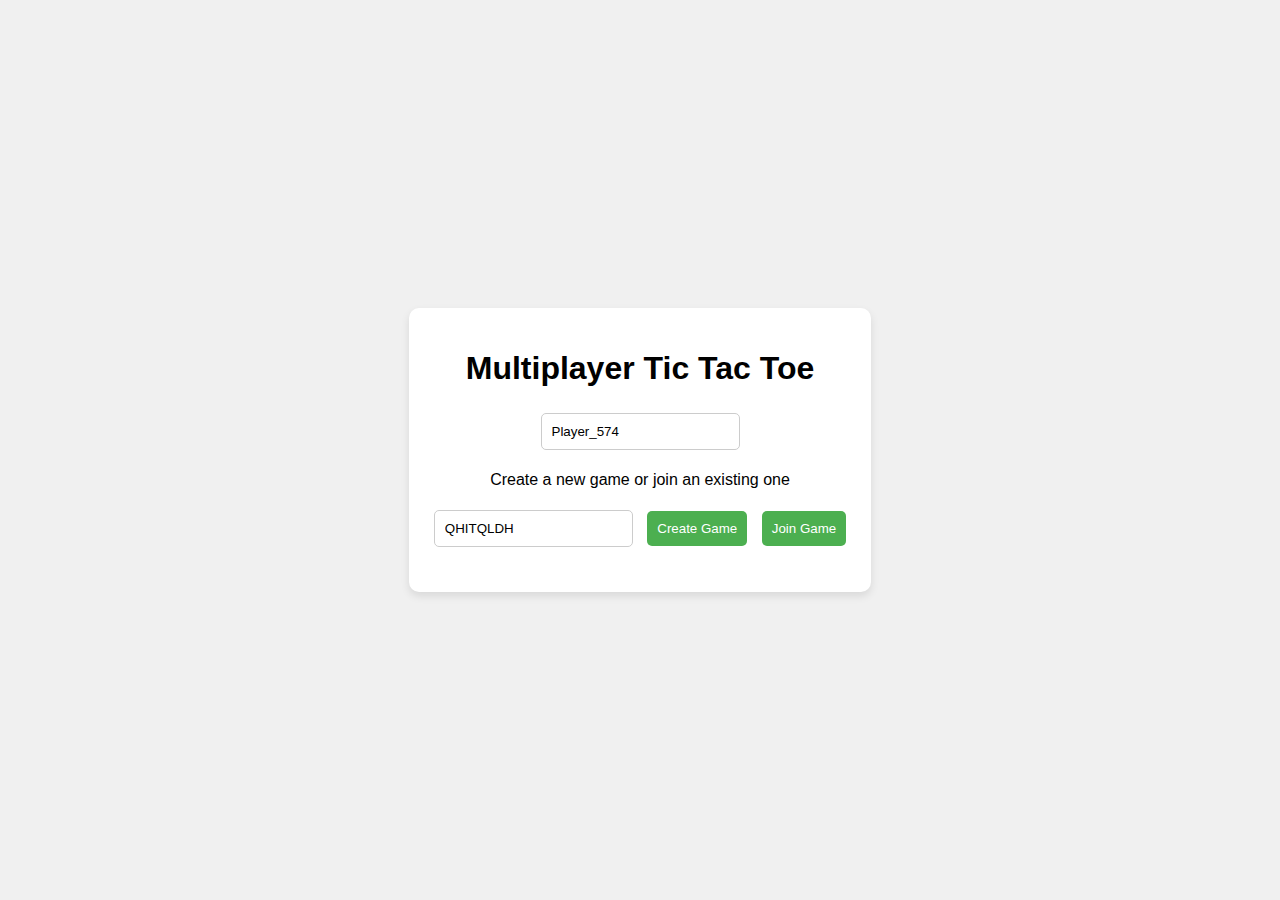
==== commit ee751414: "Foen" ====
--- a/index.html
+++ b/index.html
@@ -81,15 +81,37 @@
     .cell.o {
       color: #2196F3;
     }
+    .copy-btn {
+      background-color: #2196F3;
+      padding: 5px 10px;
+      font-size: 12px;
+      margin-left: 10px;
+      vertical-align: middle;
+    }
+    .username-container {
+      margin-bottom: 15px;
+    }
+    .channel-display {
+      display: flex;
+      align-items: center;
+      justify-content: center;
+      margin: 15px 0;
+    }
+    .player-name {
+      font-weight: bold;
+    }
   </style>
 </head>
 <body>
   <div class="container">
     <h1>Multiplayer Tic Tac Toe</h1>
     <div class="setup" id="setupScreen">
+      <div class="username-container">
+        <input type="text" id="usernameInput" placeholder="Enter your username" maxlength="20">
+      </div>
       <p>Create a new game or join an existing one</p>
       <div>
-        <input type="text" id="channelInput" placeholder="Enter channel name">
+        <input type="text" id="channelInput" placeholder="Enter game code">
         <button id="createGameBtn">Create Game</button>
         <button id="joinGameBtn">Join Game</button>
       </div>
@@ -112,7 +134,10 @@
         <button id="resetBtn" disabled>Reset Game</button>
         <button id="leaveBtn">Leave Game</button>
       </div>
-      <p id="channelDisplay"></p>
+      <div class="channel-display">
+        <span>Game Code: <span id="displayCode"></span></span>
+        <button id="copyBtn" class="copy-btn">Copy</button>
+      </div>
     </div>
   </div>
   <script>
@@ -229,19 +254,52 @@
           return 'Undefined';
         }
       }
+      async clear(channel = this.channel) {
+        if (!this.key) {
+          console.error('No key provided for clear operation');
+          return false;
+        }
+        const endpoint = `${this.url}/clear`;
+        if (this.testMode) {
+          console.log('Clearing logs for channel', channel);
+        }
+        try {
+          const response = await fetch(endpoint, {
+            method: 'POST',
+            headers: {
+              'Content-Type': 'application/json',
+              'Authorization': this.key
+            },
+            body: JSON.stringify({ channel })
+          });
+          if (this.testMode) {
+            console.log('Clear logs response', response);
+          }
+          return response.ok;
+        } catch (e) {
+          if (!this.silent || this.testMode)
+            console.warn('Failed to clear logs', e);
+          return false;
+        }
+      }
     }
     const game = {
       channel: '',
+      displayCode: '',
       madlogger: null,
       board: ['', '', '', '', '', '', '', '', ''],
       currentPlayer: 'X',
       playerSymbol: '',
       gameActive: false,
+      username: '',
       playerId: Date.now().toString(36) + Math.random().toString(36).substring(2),
-      players: []
+      otherPlayerName: 'Opponent',
+      playerCount: 1,
+      authKey: 'HelloAli(10)'
     };
     const setupScreen = document.getElementById('setupScreen');
     const gameScreen = document.getElementById('gameScreen');
+    const usernameInput = document.getElementById('usernameInput');
     const channelInput = document.getElementById('channelInput');
     const createGameBtn = document.getElementById('createGameBtn');
     const joinGameBtn = document.getElementById('joinGameBtn');
@@ -250,54 +308,85 @@
     const playerInfo = document.getElementById('playerInfo');
     const resetBtn = document.getElementById('resetBtn');
     const leaveBtn = document.getElementById('leaveBtn');
-    const channelDisplay = document.getElementById('channelDisplay');
+    const displayCode = document.getElementById('displayCode');
+    const copyBtn = document.getElementById('copyBtn');
     const cells = document.querySelectorAll('.cell');
-    channelInput.value = 'game-' + Math.floor(Math.random() * 9999);
+    generateRandomGameCode();
+    usernameInput.value = localStorage.getItem("tictacusername") || ('Player_' + Math.floor(Math.random() * 1000));
     createGameBtn.addEventListener('click', createGame);
     joinGameBtn.addEventListener('click', joinGame);
     resetBtn.addEventListener('click', resetGame);
     leaveBtn.addEventListener('click', leaveGame);
+    copyBtn.addEventListener('click', copyGameCode);
     cells.forEach(cell => cell.addEventListener('click', handleCellClick));
+    function generateRandomGameCode() {
+      const randomCode = Math.random().toString(36).substring(2, 10).toUpperCase();
+      channelInput.value = randomCode;
+      return randomCode;
+    }
+    function copyGameCode() {
+      navigator.clipboard.writeText(game.displayCode).then(() => {
+        const originalText = copyBtn.textContent;
+        copyBtn.textContent = 'Copied!';
+        setTimeout(() => {
+          copyBtn.textContent = originalText;
+        }, 2000);
+      });
+    }
+    function validateUsername() {
+      const username = usernameInput.value.trim();
+      if (!username) {
+        alert('Please enter a username');
+        return false;
+      }
+      game.username = username;
+      localStorage.setItem("tictacusername", username);
+      return true;
+    }
     function createGame() {
-      if (!channelInput.value) {
-        alert('Please enter a channel name');
-        return;
-      }
-      game.channel = channelInput.value;
+      if (!validateUsername()) return;
+      const gameCode = channelInput.value.trim() || generateRandomGameCode();
+      game.displayCode = gameCode;
+      game.channel = 'tictacmad-' + gameCode;
       game.playerSymbol = 'X';
       setupMadlogger(false);
       switchToGameScreen();
-      playerInfo.textContent = 'You are playing as X (goes first)';
-      channelDisplay.textContent = `Channel: ${game.channel}`;
+      playerInfo.textContent = `You are playing as X (goes first)`;
+      displayCode.textContent = game.displayCode;
       game.madlogger.log(JSON.stringify({
         type: 'gameCreated',
         playerId: game.playerId,
+        username: game.username,
         timestamp: Date.now()
       }));
     }
     function joinGame() {
-      if (!channelInput.value) {
-        alert('Please enter a channel name');
+      if (!validateUsername()) return;
+      const gameCode = channelInput.value.trim();
+      if (!gameCode) {
+        alert('Please enter a game code');
         return;
       }
-      game.channel = channelInput.value;
+      game.displayCode = gameCode;
+      game.channel = 'tictacmad-' + gameCode;
       game.playerSymbol = 'O';
-      setupMadlogger(true);
+      setupMadlogger(false);
       switchToGameScreen();
-      playerInfo.textContent = 'You are playing as O (goes second)';
-      channelDisplay.textContent = `Channel: ${game.channel}`;
+      playerInfo.textContent = `You are playing as O (goes second)`;
+      displayCode.textContent = game.displayCode;
       game.madlogger.log(JSON.stringify({
         type: 'playerJoined',
         playerId: game.playerId,
+        username: game.username,
         timestamp: Date.now()
       }));
     }
-    function setupMadlogger(isJoining) {
+    function setupMadlogger(useNow) {
       if (game.madlogger) {
         game.madlogger.unsubscribe();
       }
-      game.madlogger = new Madlogger(game.channel, null, false);
-      game.madlogger.subscribe(handleMessage, 0, false);
+      game.madlogger = new Madlogger(game.channel, game.authKey, false);
+      game.madlogger.subscribe(handleMessage, 0, useNow);
     }
     function handleMessage(message) {
       if (!message || !message.text) return;
@@ -307,15 +396,19 @@
         switch(data.type) {
           case 'gameCreated':
             if (game.playerSymbol === 'O') {
-              gameStatus.textContent = 'Game created! You go second (O)';
+              game.otherPlayerName = data.username || 'Opponent';
+              gameStatus.textContent = `${game.otherPlayerName} created the game! You go second (O)`;
               game.gameActive = true;
+              game.playerCount = 2;
             }
             break;
           case 'playerJoined':
             if (game.playerSymbol === 'X') {
-              gameStatus.textContent = 'Player O has joined! Your turn (X)';
+              game.otherPlayerName = data.username || 'Opponent';
+              gameStatus.textContent = `${game.otherPlayerName} joined! Your turn (X)`;
               game.gameActive = true;
               resetBtn.disabled = false;
+              game.playerCount = 2;
             }
             break;
           case 'move':
@@ -325,9 +418,13 @@
             handleGameReset();
             break;
           case 'playerLeft':
-            gameStatus.textContent = 'Other player left the game';
+            game.playerCount--;
+            gameStatus.textContent = `${data.username || 'Other player'} left the game`;
             game.gameActive = false;
             resetBtn.disabled = false;
+            if (game.playerCount <= 0) {
+              clearChannel();
+            }
             break;
         }
       } catch (e) {
@@ -340,7 +437,7 @@
       game.board[index] = symbol;
       updateCell(index, symbol);
       if (checkWin()) {
-        gameStatus.textContent = `Player ${symbol} wins!`;
+        gameStatus.textContent = `${game.otherPlayerName} wins!`;
         game.gameActive = false;
         resetBtn.disabled = false;
         return;
@@ -366,6 +463,7 @@
       game.madlogger.log(JSON.stringify({
         type: 'move',
         playerId: game.playerId,
+        username: game.username,
         index: index,
         symbol: game.playerSymbol,
         timestamp: Date.now()
@@ -383,7 +481,7 @@
         return;
       }
       game.currentPlayer = game.playerSymbol === 'X' ? 'O' : 'X';
-      gameStatus.textContent = `Waiting for opponent's move...`;
+      gameStatus.textContent = `Waiting for ${game.otherPlayerName}'s move...`;
     }
     function updateCell(index, symbol) {
       const cell = document.querySelector(`.cell[data-index="${index}"]`);
@@ -417,12 +515,13 @@
       if (game.playerSymbol === 'X') {
         gameStatus.textContent = `Your turn (X)`;
       } else {
-        gameStatus.textContent = `Waiting for opponent's move...`;
+        gameStatus.textContent = `Waiting for ${game.otherPlayerName}'s move...`;
       }
       resetBtn.disabled = true;
       game.madlogger.log(JSON.stringify({
         type: 'reset',
         playerId: game.playerId,
+        username: game.username,
         timestamp: Date.now()
       }));
     }
@@ -437,30 +536,51 @@
       if (game.playerSymbol === 'X') {
         gameStatus.textContent = `Your turn (X)`;
       } else {
-        gameStatus.textContent = `Waiting for opponent's move...`;
+        gameStatus.textContent = `Waiting for ${game.otherPlayerName}'s move...`;
       }
       resetBtn.disabled = true;
     }
+    function clearChannel() {
+      if (game.madlogger && game.madlogger.key) {
+        console.log('Clearing channel:', game.channel);
+        game.madlogger.clear(game.channel);
+      }
+    }
     function leaveGame() {
+      cells.forEach(cell => {
+        cell.textContent = '';
+        cell.classList.remove('x', 'o');
+      });
+      if (game.playerSymbol === 'X') {
+        gameStatus.textContent = `Your turn (X)`;
+      } else {
+        gameStatus.textContent = `Waiting for ${game.otherPlayerName}'s move...`;
+      }
+      resetBtn.disabled = true;
       if (game.madlogger) {
         game.madlogger.log(JSON.stringify({
           type: 'playerLeft',
           playerId: game.playerId,
+          username: game.username,
           timestamp: Date.now()
         }));
+        game.playerCount--;
+        if (game.playerCount <= 0) {
+          clearChannel();
+        }
         game.madlogger.unsubscribe();
       }
       game.channel = '';
+      game.displayCode = '';
       game.madlogger = null;
       game.board = ['', '', '', '', '', '', '', '', ''];
       game.currentPlayer = 'X';
       game.playerSymbol = '';
       game.gameActive = false;
-      cells.forEach(cell => {
-        cell.textContent = '';
-        cell.classList.remove('x', 'o');
-      });
+      game.otherPlayerName = 'Opponent';
+      game.playerCount = 1;
       switchToSetupScreen();
+      generateRandomGameCode();
     }
     function switchToGameScreen() {
       setupScreen.style.display = 'none';
@@ -475,8 +595,13 @@
         game.madlogger.log(JSON.stringify({
           type: 'playerLeft',
           playerId: game.playerId,
+          username: game.username,
           timestamp: Date.now()
         }));
+        game.playerCount--;
+        if (game.playerCount <= 0) {
+          clearChannel();
+        }
         game.madlogger.unsubscribe();
       }
     });
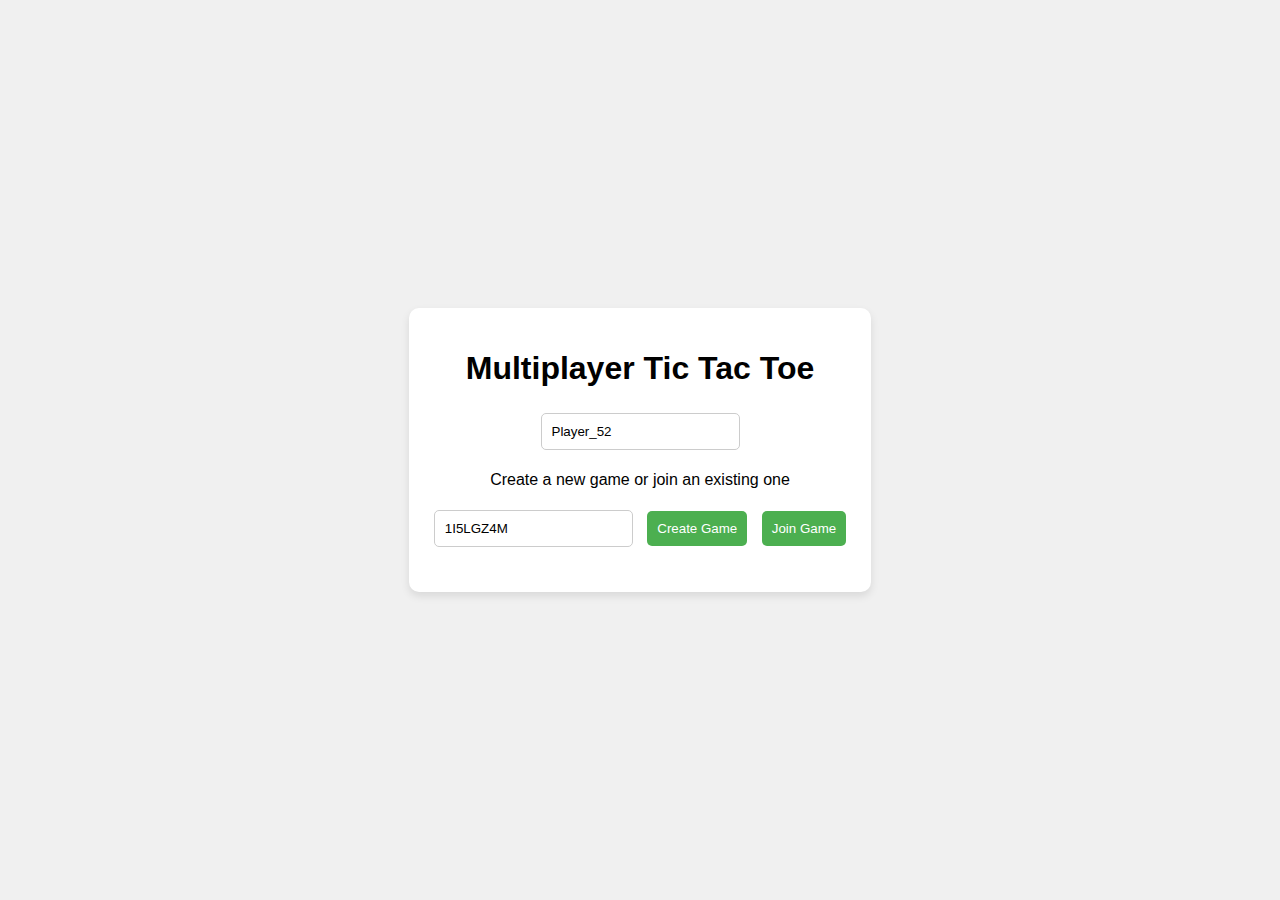
==== commit a9521c0b: "push" ====
--- a/index.html
+++ b/index.html
@@ -607,4 +607,891 @@
     });
   </script>
 </body>
-</html>+</html>
+<!--<!DOCTYPE html>
+<html lang="en">
+<head>
+  <meta charset="UTF-8">
+  <meta name="viewport" content="width=device-width, initial-scale=1.0">
+  <title>Multiplayer Tic Tac Toe</title>
+  <style>
+    body {
+      font-family: Arial, sans-serif;
+      display: flex;
+      justify-content: center;
+      align-items: center;
+      flex-direction: column;
+      min-height: 100vh;
+      margin: 0;
+      background-color: #f0f0f0;
+      transition: background-color 0.3s, color 0.3s;
+    }
+    .container {
+      max-width: 500px;
+      padding: 20px;
+      background-color: white;
+      border-radius: 10px;
+      box-shadow: 0 4px 8px rgba(0, 0, 0, 0.1);
+      text-align: center;
+      transition: background-color 0.3s, box-shadow 0.3s;
+    }
+    .board {
+      display: grid;
+      gap: 5px;
+      margin: 20px auto;
+      max-width: 315px;
+    }
+    .board.size-3 {
+      grid-template-columns: repeat(3, 100px);
+      grid-template-rows: repeat(3, 100px);
+    }
+    .board.size-4 {
+      grid-template-columns: repeat(4, 75px);
+      grid-template-rows: repeat(4, 75px);
+    }
+    .board.size-5 {
+      grid-template-columns: repeat(5, 60px);
+      grid-template-rows: repeat(5, 60px);
+    }
+    .board.size-6 {
+      grid-template-columns: repeat(6, 50px);
+      grid-template-rows: repeat(6, 50px);
+    }
+    .cell {
+      background-color: #e0e0e0;
+      display: flex;
+      justify-content: center;
+      align-items: center;
+      font-weight: bold;
+      cursor: pointer;
+      border-radius: 5px;
+      user-select: none;
+      transition: background-color 0.3s;
+    }
+    .board.size-3 .cell {
+      font-size: 48px;
+    }
+    .board.size-4 .cell {
+      font-size: 36px;
+    }
+    .board.size-5 .cell {
+      font-size: 30px;
+    }
+    .board.size-6 .cell {
+      font-size: 24px;
+    }
+    .cell:hover {
+      background-color: #d0d0d0;
+    }
+    .setup {
+      margin-bottom: 20px;
+    }
+    input, button {
+      padding: 10px;
+      margin: 5px;
+      border-radius: 5px;
+      border: 1px solid #ccc;
+      transition: background-color 0.3s, color 0.3s, border 0.3s;
+    }
+    button {
+      background-color: #4CAF50;
+      color: white;
+      border: none;
+      cursor: pointer;
+    }
+    button:hover {
+      background-color: #45a049;
+    }
+    button:disabled {
+      background-color: #cccccc;
+      cursor: not-allowed;
+    }
+    .status {
+      margin: 10px 0;
+      font-weight: bold;
+      min-height: 20px;
+    }
+    .player-info {
+      margin-bottom: 10px;
+    }
+    .cell.x {
+      color: #FF5722;
+    }
+    .cell.o {
+      color: #2196F3;
+    }
+    .copy-btn {
+      background-color: #2196F3;
+      padding: 5px 10px;
+      font-size: 12px;
+      margin-left: 10px;
+      vertical-align: middle;
+    }
+    .username-container {
+      margin-bottom: 15px;
+    }
+    .channel-display {
+      display: flex;
+      align-items: center;
+      justify-content: center;
+      margin: 15px 0;
+    }
+    .player-name {
+      font-weight: bold;
+    }
+    .btn-random {
+      background-color: #9C27B0;
+    }
+    .btn-random:hover {
+      background-color: #7B1FA2;
+    }
+    .btn-rejoin {
+      background-color: #FF9800;
+    }
+    .btn-rejoin:hover {
+      background-color: #F57C00;
+    }
+    .board-size-options {
+      margin: 15px 0;
+    }
+    .theme-toggle {
+      position: absolute;
+      top: 10px;
+      right: 10px;
+      background-color: #333;
+      color: white;
+      padding: 5px 10px;
+      border-radius: 20px;
+      cursor: pointer;
+    }
+    .size-btn {
+      background-color: #607D8B;
+      margin: 0 3px;
+    }
+    .size-btn:hover {
+      background-color: #455A64;
+    }
+    .size-btn.active {
+      background-color: #2196F3;
+    }
+    .game-list {
+      max-height: 100px;
+      overflow-y: auto;
+      margin: 10px 0;
+      padding: 5px;
+      border: 1px solid #ccc;
+      border-radius: 5px;
+      display: none;
+    }
+    .game-item {
+      padding: 5px;
+      margin: 3px 0;
+      background-color: #f1f1f1;
+      border-radius: 3px;
+      cursor: pointer;
+    }
+    .game-item:hover {
+      background-color: #e0e0e0;
+    }
+    /* Dark mode styles */
+    body.dark-mode {
+      background-color: #121212;
+      color: #e0e0e0;
+    }
+    .dark-mode .container {
+      background-color: #1e1e1e;
+      box-shadow: 0 4px 8px rgba(0, 0, 0, 0.3);
+    }
+    .dark-mode input {
+      background-color: #333;
+      color: #e0e0e0;
+      border-color: #555;
+    }
+    .dark-mode .cell {
+      background-color: #333;
+    }
+    .dark-mode .cell:hover {
+      background-color: #444;
+    }
+    .dark-mode .game-item {
+      background-color: #333;
+    }
+    .dark-mode .game-item:hover {
+      background-color: #444;
+    }
+  </style>
+</head>
+<body>
+  <div class="theme-toggle">🌓 Toggle Theme</div>
+  <div class="container">
+    <h1>Multiplayer Tic Tac Toe</h1>
+    <div class="setup" id="setupScreen">
+      <div class="username-container">
+        <input type="text" id="usernameInput" placeholder="Enter your username" maxlength="20">
+      </div>
+      <div id="rejoinContainer" style="display:none;">
+        <p>You have an active game:</p>
+        <div id="lastGameInfo"></div>
+        <button id="rejoinBtn" class="btn-rejoin">Rejoin Game</button>
+        <button id="forgetGameBtn">Forget Game</button>
+      </div>
+      <div id="newGameContainer">
+        <p>Create a new game or join an existing one</p>
+        <div>
+          <input type="text" id="channelInput" placeholder="Enter game code">
+          <button id="createGameBtn">Create Game</button>
+          <button id="joinGameBtn">Join Game</button>
+          <button id="randomJoinBtn" class="btn-random">Random Join</button>
+        </div>
+        <div class="board-size-options">
+          <span>Board Size: </span>
+          <button class="size-btn active" data-size="3">3×3</button>
+          <button class="size-btn" data-size="4">4×4</button>
+          <button class="size-btn" data-size="5">5×5</button>
+          <button class="size-btn" data-size="6">6×6</button>
+        </div>
+        <div class="game-list" id="availableGames"></div>
+      </div>
+    </div>
+    <div id="gameScreen" style="display:none;">
+      <div class="player-info" id="playerInfo"></div>
+      <div class="status" id="gameStatus">Waiting for another player...</div>
+      <div class="board size-3" id="gameBoard"></div>
+      <div>
+        <button id="resetBtn" disabled>Reset Game</button>
+        <button id="leaveBtn">Leave Game</button>
+      </div>
+      <div class="channel-display">
+        <span>Game Code: <span id="displayCode"></span></span>
+        <button id="copyBtn" class="copy-btn">Copy</button>
+      </div>
+    </div>
+  </div>
+  <script>
+    class Madlogger {
+      constructor(channel = 'none', key = null, testMode = false, mode = "default") {
+        this.url = 'https://madlog.vercel.app/api';
+        this.testMode = testMode;
+        this.channel = channel;
+        this.key = key;
+        this.silent = mode === "silent";
+        this.eventSource = null;
+        this.init();
+      }
+      async init() {
+        try {
+          this.country = localStorage.getItem("madlogccache") || "Undefined";
+          this.country = await this.getCountry();
+          localStorage.setItem("madlogccache", this.country);
+          if (this.testMode) {
+            console.log('Country:', this.country);
+          }
+        } catch (e) {
+          if (!this.silent || this.testMode)
+            console.log('Failed to init', e);
+        }
+      }
+      async log(text, status = 'log') {
+        text = encodeURIComponent(text);
+        const endpoint = `${this.url}/log`;
+        const params = new URLSearchParams({
+          text,
+          status,
+          country: this.country || 'Undefined',
+          channel: this.channel,
+        });
+        const url = `${endpoint}?${params.toString()}`;
+        if (this.testMode) {
+          console.log('Logging', url);
+        }
+        try {
+          const response = await fetch(url, {
+            method: 'GET',
+            mode: 'cors'
+          });
+          if (this.testMode) {
+            let w = await response.json();
+            console.log('Logged', w);
+          }
+          return response.ok;
+        } catch (e) {
+          if (!this.silent || this.testMode)
+            console.warn('Madlog failed', e);
+          return false;
+        }
+      }
+      subscribe(onMessage, timestamp = 0, now = false) {
+        const endpoint = `${this.url}/subscribe`;
+        const params = new URLSearchParams({
+          channel: this.channel,
+          timestamp: new Date(timestamp).toISOString(),
+          now: now.toString()
+        });
+        const url = `${endpoint}?${params.toString()}`;
+        if (this.testMode) {
+          console.log('Subscribing to', url);
+        }
+        try {
+          this.eventSource = new EventSource(url);
+          this.eventSource.onmessage = (event) => {
+            if (this.testMode) {
+              console.log('Received message', event.data);
+            }
+            if (onMessage) {
+              onMessage(JSON.parse(event.data));
+            }
+          };
+          this.eventSource.onerror = (e) => {
+            console.warn('Subscription error', e);
+            this.eventSource.close();
+            setTimeout(() => {
+              console.log('Attempting to resubscribe...');
+              this.subscribe(onMessage, timestamp, true);
+            }, 2000);
+          };
+          return this.eventSource;
+        } catch (e) {
+          if (!this.silent || this.testMode)
+            console.warn('Failed to subscribe', e);
+          setTimeout(() => {
+            console.log('Attempting to resubscribe after error...');
+            this.subscribe(onMessage, timestamp, true);
+          }, 2000);
+          return null;
+        }
+      }
+      unsubscribe() {
+        if (this.eventSource) {
+          this.eventSource.close();
+          this.eventSource = null;
+        }
+      }
+      async getCountry() {
+        try {
+          const response = await fetch('https://api.country.is');
+          const data = await response.json();
+          let c = data.country || 'Undefined';
+          if (this.testMode) {
+            console.log('Country ', c);
+          }
+          return c;
+        } catch (e) {
+          if (!this.silent || this.testMode)
+            console.warn('Failed to get country', e);
+          return 'Undefined';
+        }
+      }
+      async clear(channel = this.channel) {
+        if (!this.key) {
+          console.error('No key provided for clear operation');
+          return false;
+        }
+        const endpoint = `${this.url}/clear`;
+        if (this.testMode) {
+          console.log('Clearing logs for channel', channel);
+        }
+        try {
+          const response = await fetch(endpoint, {
+            method: 'POST',
+            headers: {
+              'Content-Type': 'application/json',
+              'Authorization': this.key
+            },
+            body: JSON.stringify({ channel })
+          });
+          if (this.testMode) {
+            console.log('Clear logs response', response);
+          }
+          return response.ok;
+        } catch (e) {
+          if (!this.silent || this.testMode)
+            console.warn('Failed to clear logs', e);
+          return false;
+        }
+      }
+    }
+    
+    const game = {
+      channel: '',
+      displayCode: '',
+      madlogger: null,
+      boardSize: 3,
+      board: [],
+      currentPlayer: 'X',
+      playerSymbol: '',
+      gameActive: false,
+      username: '',
+      playerId: Date.now().toString(36) + Math.random().toString(36).substring(2),
+      otherPlayerName: 'Opponent',
+      playerCount: 1,
+      authKey: 'HelloAli(10)',
+      checkInterval: null,
+      gameListLogger: null,
+      gameCreatedTime: null
+    };
+    
+    const setupScreen = document.getElementById('setupScreen');
+    const gameScreen = document.getElementById('gameScreen');
+    const usernameInput = document.getElementById('usernameInput');
+    const channelInput = document.getElementById('channelInput');
+    const createGameBtn = document.getElementById('createGameBtn');
+    const joinGameBtn = document.getElementById('joinGameBtn');
+    const randomJoinBtn = document.getElementById('randomJoinBtn');
+    const gameBoard = document.getElementById('gameBoard');
+    const gameStatus = document.getElementById('gameStatus');
+    const playerInfo = document.getElementById('playerInfo');
+    const resetBtn = document.getElementById('resetBtn');
+    const leaveBtn = document.getElementById('leaveBtn');
+    const displayCode = document.getElementById('displayCode');
+    const copyBtn = document.getElementById('copyBtn');
+    const sizeBtns = document.querySelectorAll('.size-btn');
+    const themeToggle = document.querySelector('.theme-toggle');
+    const rejoinContainer = document.getElementById('rejoinContainer');
+    const lastGameInfo = document.getElementById('lastGameInfo');
+    const rejoinBtn = document.getElementById('rejoinBtn');
+    const forgetGameBtn = document.getElementById('forgetGameBtn');
+    const newGameContainer = document.getElementById('newGameContainer');
+    const availableGames = document.getElementById('availableGames');
+    
+    initGame();
+    
+    function initGame() {
+      generateRandomGameCode();
+      loadUsername();
+      createBoardCells(game.boardSize);
+      setupEventListeners();
+      checkLastGame();
+      initDarkMode();
+      setupGameListLogger();
+    }
+    
+    function setupEventListeners() {
+      createGameBtn.addEventListener('click', createGame);
+      joinGameBtn.addEventListener('click', joinGame);
+      randomJoinBtn.addEventListener('click', randomJoin);
+      resetBtn.addEventListener('click', resetGame);
+      leaveBtn.addEventListener('click', leaveGame);
+      copyBtn.addEventListener('click', copyGameCode);
+      rejoinBtn.addEventListener('click', rejoinGame);
+      forgetGameBtn.addEventListener('click', forgetLastGame);
+      
+      sizeBtns.forEach(btn => {
+        btn.addEventListener('click', () => {
+          sizeBtns.forEach(b => b.classList.remove('active'));
+          btn.classList.add('active');
+          game.boardSize = parseInt(btn.dataset.size);
+          createBoardCells(game.boardSize);
+        });
+      });
+      
+      themeToggle.addEventListener('click', toggleDarkMode);
+    }
+    
+    function createBoardCells(size) {
+      gameBoard.innerHTML = '';
+      gameBoard.className = `board size-${size}`;
+      
+      for (let i = 0; i < size * size; i++) {
+        const cell = document.createElement('div');
+        cell.className = 'cell';
+        cell.dataset.index = i;
+        cell.addEventListener('click', handleCellClick);
+        gameBoard.appendChild(cell);
+      }
+      
+      game.board = Array(size * size).fill('');
+    }
+    
+    function initDarkMode() {
+      if (localStorage.getItem('darkMode') === 'true') {
+        document.body.classList.add('dark-mode');
+      }
+    }
+    
+    function toggleDarkMode() {
+      document.body.classList.toggle('dark-mode');
+      localStorage.setItem('darkMode', document.body.classList.contains('dark-mode'));
+    }
+    
+    function generateRandomGameCode() {
+      const randomCode = Math.random().toString(36).substring(2, 10).toUpperCase();
+      channelInput.value = randomCode;
+      return randomCode;
+    }
+    
+    function loadUsername() {
+      usernameInput.value = localStorage.getItem("tictacusername") || ('Player_' + Math.floor(Math.random() * 1000));
+    }
+    
+    function checkLastGame() {
+      const lastGame = JSON.parse(localStorage.getItem('lastTicTacGame') || 'null');
+      if (lastGame && lastGame.channel && lastGame.displayCode) {
+        rejoinContainer.style.display = 'block';
+        lastGameInfo.textContent = `Game Code: ${lastGame.displayCode} - You played as ${lastGame.playerSymbol}`;
+      } else {
+        rejoinContainer.style.display = 'none';
+      }
+    }
+    
+    function copyGameCode() {
+      navigator.clipboard.writeText(game.displayCode).then(() => {
+        const originalText = copyBtn.textContent;
+        copyBtn.textContent = 'Copied!';
+        setTimeout(() => {
+          copyBtn.textContent = originalText;
+        }, 2000);
+      });
+    }
+    
+    function validateUsername() {
+      const username = usernameInput.value.trim();
+      if (!username) {
+        alert('Please enter a username');
+        return false;
+      }
+      game.username = username;
+      localStorage.setItem("tictacusername", username);
+      return true;
+    }
+    
+    function setupGameListLogger() {
+      if (game.gameListLogger) {
+        game.gameListLogger.unsubscribe();
+      }
+      
+      game.gameListLogger = new Madlogger('tictacgames', game.authKey, false);
+      game.gameListLogger.subscribe(handleGameListMessage, 0, true);
+    }
+    
+    function handleGameListMessage(message) {
+      if (!message || !message.text) return;
+      try {
+        const data = JSON.parse(decodeURIComponent(message.text));
+        if (data.type === 'newGame') {
+          const gameItem = document.createElement('div');
+          gameItem.className = 'game-item';
+          gameItem.dataset.code = data.gameCode;
+          gameItem.textContent = `Game: ${data.gameCode} - Created by ${data.username}`;
+          gameItem.addEventListener('click', () => {
+            channelInput.value = data.gameCode;
+            joinGame();
+          });
+          
+          if (availableGames.childElementCount > 0) {
+            availableGames.insertBefore(gameItem, availableGames.firstChild);
+          } else {
+            availableGames.appendChild(gameItem);
+          }
+          
+          availableGames.style.display = 'block';
+          
+          if (availableGames.childElementCount > 10) {
+            availableGames.removeChild(availableGames.lastChild);
+          }
+        }
+      } catch (e) {
+        console.error('Error processing game list message:', e);
+      }
+    }
+    
+    function saveLastGame() {
+      const gameData = {
+        channel: game.channel,
+        displayCode: game.displayCode,
+        playerSymbol: game.playerSymbol,
+        boardSize: game.boardSize,
+        gameCreatedTime: game.gameCreatedTime
+      };
+      localStorage.setItem('lastTicTacGame', JSON.stringify(gameData));
+    }
+    
+    function forgetLastGame() {
+      localStorage.removeItem('lastTicTacGame');
+      rejoinContainer.style.display = 'none';
+    }
+    
+    function rejoinGame() {
+      const lastGame = JSON.parse(localStorage.getItem('lastTicTacGame') || 'null');
+      if (!lastGame) return;
+      
+      if (!validateUsername()) return;
+      
+      game.displayCode = lastGame.displayCode;
+      game.channel = lastGame.channel;
+      game.playerSymbol = lastGame.playerSymbol;
+      game.boardSize = lastGame.boardSize;
+      
+      setupMadlogger(true);
+      createBoardCells(game.boardSize);
+      switchToGameScreen();
+      
+      playerInfo.textContent = `You are playing as ${game.playerSymbol} (${game.playerSymbol === 'X' ? 'goes first' : 'goes second'})`;
+      displayCode.textContent = game.displayCode;
+      
+      game.madlogger.log(JSON.stringify({
+        type: 'playerRejoined',
+        playerId: game.playerId,
+        username: game.username,
+        symbol: game.playerSymbol,
+        timestamp: Date.now()
+      }));
+    }
+    
+    function randomJoin() {
+      if (!validateUsername()) return;
+      
+      if (game.gameListLogger) {
+        const gameItems = availableGames.querySelectorAll('.game-item');
+        if (gameItems.length > 0) {
+          const randomIndex = Math.floor(Math.random() * gameItems.length);
+          const gameCode = gameItems[randomIndex].dataset.code;
+          channelInput.value = gameCode;
+          joinGame();
+        } else {
+          alert('No available games found. Try creating a new game instead.');
+        }
+      } else {
+        alert('Unable to find available games. Please try again later.');
+      }
+    }
+    
+    function createGame() {
+      if (!validateUsername()) return;
+      
+      const gameCode = channelInput.value.trim() || generateRandomGameCode();
+      game.displayCode = gameCode;
+      game.channel = 'tictacmad-' + gameCode;
+      game.playerSymbol = 'X';
+      game.gameCreatedTime = Date.now();
+      
+      setupMadlogger(false);
+      createBoardCells(game.boardSize);
+      switchToGameScreen();
+      
+      playerInfo.textContent = `You are playing as X (goes first)`;
+      displayCode.textContent = game.displayCode;
+      
+      game.madlogger.log(JSON.stringify({
+        type: 'gameCreated',
+        playerId: game.playerId,
+        username: game.username,
+        boardSize: game.boardSize,
+        timestamp: Date.now()
+      }));
+      
+      saveLastGame();
+      
+      if (game.gameListLogger) {
+        game.gameListLogger.log(JSON.stringify({
+          type: 'newGame',
+          gameCode: game.displayCode,
+          username: game.username,
+          timestamp: Date.now()
+        }));
+      }
+    }
+    
+    function joinGame() {
+      if (!validateUsername()) return;
+      
+      const gameCode = channelInput.value.trim();
+      if (!gameCode) {
+        alert('Please enter a game code');
+        return;
+      }
+      
+      game.displayCode = gameCode;
+      game.channel = 'tictacmad-' + gameCode;
+      game.playerSymbol = 'O';
+      
+      setupMadlogger(false);
+      switchToGameScreen();
+      
+      playerInfo.textContent = `You are playing as O (goes second)`;
+      displayCode.textContent = game.displayCode;
+      
+      game.madlogger.log(JSON.stringify({
+        type: 'playerJoined',
+        playerId: game.playerId,
+        username: game.username,
+        timestamp: Date.now()
+      }));
+      
+      saveLastGame();
+    }
+    
+    function setupMadlogger(useNow) {
+      if (game.madlogger) {
+        game.madlogger.unsubscribe();
+      }
+      if (game.checkInterval) {
+        clearInterval(game.checkInterval);
+      }
+      
+      game.madlogger = new Madlogger(game.channel, game.authKey, false);
+      game.madlogger.subscribe(handleMessage, 0, useNow);
+      
+      game.checkInterval = setInterval(() => {
+        if (game.madlogger && game.gameActive) {
+          game.madlogger.log(JSON.stringify({
+            type: 'heartbeat',
+            playerId: game.playerId,
+            username: game.username,
+            timestamp: Date.now()
+          }));
+        }
+      }, 30000);
+    }
+    
+    function handleMessage(message) {
+      if (!message || !message.text) return;
+      try {
+        const data = JSON.parse(decodeURIComponent(message.text));
+        if (data.playerId === game.playerId) return;
+        
+        switch(data.type) {
+          case 'gameCreated':
+            if (game.playerSymbol === 'O') {
+              game.otherPlayerName = data.username || 'Opponent';
+              game.boardSize = data.boardSize || 3;
+              createBoardCells(game.boardSize);
+              gameStatus.textContent = `${game.otherPlayerName} created the game! You go second (O)`;
+              game.gameActive = true;
+              game.playerCount = 2;
+            }
+            break;
+            
+          case 'playerJoined':
+          case 'playerRejoined':
+            if (game.playerSymbol === 'X') {
+              game.otherPlayerName = data.username || 'Opponent';
+              gameStatus.textContent = `${game.otherPlayerName} joined! Your turn (X)`;
+              game.gameActive = true;
+              resetBtn.disabled = false;
+              game.playerCount = 2;
+            }
+            break;
+            
+          case 'move':
+            handleOpponentMove(data);
+            break;
+            
+          case 'reset':
+            handleGameReset();
+            break;
+            
+          case 'playerLeft':
+            game.playerCount--;
+            gameStatus.textContent = `${data.username || 'Other player'} left the game`;
+            game.gameActive = false;
+            resetBtn.disabled = false;
+            if (game.playerCount <= 0) {
+              clearChannel();
+            }
+            break;
+            
+          case 'heartbeat':
+            break;
+        }
+      } catch (e) {
+        console.error('Error processing message:', e);
+      }
+    }
+    
+    function handleOpponentMove(data) {
+      if (!game.gameActive) return;
+      
+      const { index, symbol } = data;
+      game.board[index] = symbol;
+      updateCell(index, symbol);
+      
+      if (checkWin()) {
+        gameStatus.textContent = `${game.otherPlayerName} wins!`;
+        game.gameActive = false;
+        resetBtn.disabled = false;
+        return;
+      }
+      
+      if (checkDraw()) {
+        gameStatus.textContent = 'Game ended in a draw!';
+        game.gameActive = false;
+        resetBtn.disabled = false;
+        return;
+      }
+      
+      game.currentPlayer = game.playerSymbol;
+      gameStatus.textContent = `Your turn (${game.playerSymbol})`;
+    }
+    
+    function handleCellClick(e) {
+      const index = e.target.dataset.index;
+      if (!game.gameActive || 
+          game.currentPlayer !== game.playerSymbol || 
+          game.board[index] !== '') {
+        return;
+      }
+      
+      game.board[index] = game.playerSymbol;
+      updateCell(index, game.playerSymbol);
+      
+      game.madlogger.log(JSON.stringify({
+        type: 'move',
+        playerId: game.playerId,
+        username: game.username,
+        index: index,
+        symbol: game.playerSymbol,
+        timestamp: Date.now()
+      }));
+      
+      if (checkWin()) {
+        gameStatus.textContent = `You win!`;
+        game.gameActive = false;
+        resetBtn.disabled = false;
+        return;
+      }
+      
+      if (checkDraw()) {
+        gameStatus.textContent = 'Game ended in a draw!';
+        game.gameActive = false;
+        resetBtn.disabled = false;
+        return;
+      }
+      
+      game.currentPlayer = game.playerSymbol === 'X' ? 'O' : 'X';
+      gameStatus.textContent = `Waiting for ${game.otherPlayerName}'s move...`;
+    }
+    
+    function updateCell(index, symbol) {
+      const cell = document.querySelector(`.cell[data-index="${index}"]`);
+      if (cell) {
+        cell.textContent = symbol;
+        cell.classList.add(symbol.toLowerCase());
+      }
+    }
+    
+    function checkWin() {
+      const size = game.boardSize;
+      
+      // Check rows
+      for (let row = 0; row < size; row++) {
+        const startIndex = row * size;
+        const rowValues = game.board.slice(startIndex, startIndex + size);
+        if (rowValues.every(cell => cell !== '' && cell === rowValues[0])) {
+          return true;
+        }
+      }
+      
+      // Check columns
+      for (let col = 0; col < size; col++) {
+        const colValues = [];
+        for (let row = 0; row < size; row++) {
+          colValues.push(game.board[row * size + col]);
+        }
+        if (colValues.every(cell => cell !== '' && cell === colValues[0])) {
+          return true;
+        }
+      }
+      
+      // Check main diagonal
+      const mainDiagonal = [];
+      for (let i = 0; i < size; i++) {-->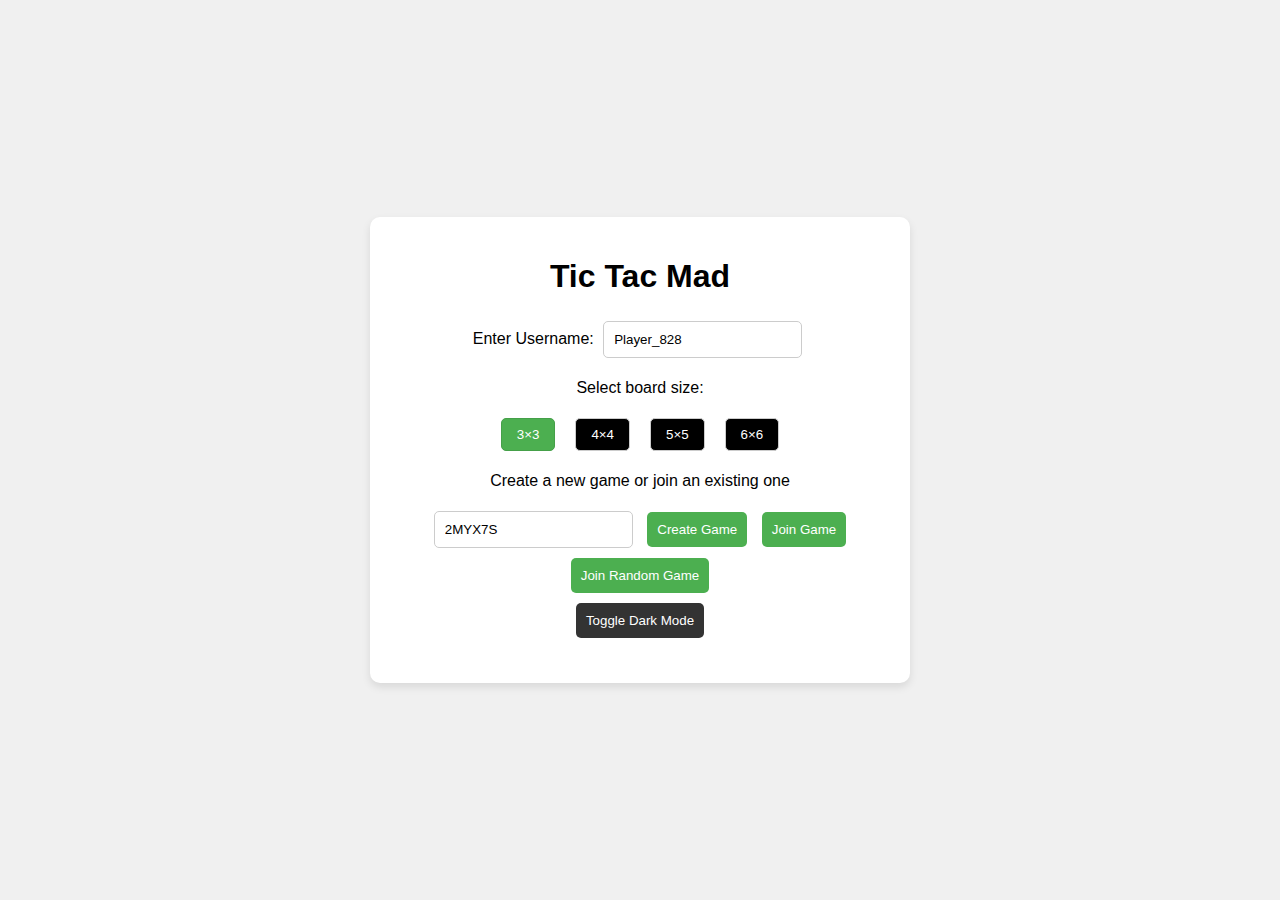
==== commit 51958ed0: "Rename index2.html to index.html" ====
--- a/index.html
+++ b/index.html
@@ -1,1497 +1,860 @@
 <!DOCTYPE html>
 <html lang="en">
-<head>
-  <meta charset="UTF-8">
-  <meta name="viewport" content="width=device-width, initial-scale=1.0">
-  <title>Multiplayer Tic Tac Toe</title>
-  <style>
-    body {
-      font-family: Arial, sans-serif;
-      display: flex;
-      justify-content: center;
-      align-items: center;
-      flex-direction: column;
-      min-height: 100vh;
-      margin: 0;
-      background-color: #f0f0f0;
-    }
-    .container {
-      max-width: 500px;
-      padding: 20px;
-      background-color: white;
-      border-radius: 10px;
-      box-shadow: 0 4px 8px rgba(0, 0, 0, 0.1);
-      text-align: center;
-    }
-    .board {
-      display: grid;
-      grid-template-columns: repeat(3, 100px);
-      grid-template-rows: repeat(3, 100px);
-      gap: 5px;
-      margin: 20px auto;
-      max-width: 315px;
-    }
-    .cell {
-      background-color: #e0e0e0;
-      display: flex;
-      justify-content: center;
-      align-items: center;
-      font-size: 48px;
-      font-weight: bold;
-      cursor: pointer;
-      border-radius: 5px;
-      user-select: none;
-    }
-    .cell:hover {
-      background-color: #d0d0d0;
-    }
-    .setup {
-      margin-bottom: 20px;
-    }
-    input, button {
-      padding: 10px;
-      margin: 5px;
-      border-radius: 5px;
-      border: 1px solid #ccc;
-    }
-    button {
-      background-color: #4CAF50;
-      color: white;
-      border: none;
-      cursor: pointer;
-    }
-    button:hover {
-      background-color: #45a049;
-    }
-    button:disabled {
-      background-color: #cccccc;
-      cursor: not-allowed;
-    }
-    .status {
-      margin: 10px 0;
-      font-weight: bold;
-      min-height: 20px;
-    }
-    .player-info {
-      margin-bottom: 10px;
-    }
-    .cell.x {
-      color: #FF5722;
-    }
-    .cell.o {
-      color: #2196F3;
-    }
-    .copy-btn {
-      background-color: #2196F3;
-      padding: 5px 10px;
-      font-size: 12px;
-      margin-left: 10px;
-      vertical-align: middle;
-    }
-    .username-container {
-      margin-bottom: 15px;
-    }
-    .channel-display {
-      display: flex;
-      align-items: center;
-      justify-content: center;
-      margin: 15px 0;
-    }
-    .player-name {
-      font-weight: bold;
-    }
-  </style>
-</head>
-<body>
-  <div class="container">
-    <h1>Multiplayer Tic Tac Toe</h1>
-    <div class="setup" id="setupScreen">
-      <div class="username-container">
-        <input type="text" id="usernameInput" placeholder="Enter your username" maxlength="20">
+  <head>
+    <meta charset="UTF-8" />
+    <meta name="viewport" content="width=device-width, initial-scale=1.0" />
+    <meta property="og:title" content="Tic" Tac Mad />
+    <meta property="og:site_name" content="Tic" Tac Mad />
+    <meta property="og:url" content=https://alimadcorp.github.io/tictacmad>
+    <meta property="og:description" content=Play onine multiplayer Tic Tac Toe
+    on Mr Bruh's own server! Game supports up to 6 by 6 Tic Tac Toe boards!>
+    <meta property="og:type" content="" />
+    <meta property="og:image"
+    content=https://play-lh.googleusercontent.com/zPxLgj5nvl20ahJV7aFC6S5mD8kii5CEEDj25j1P9CYAfXL9sdDuO-8eES0r4DhJHrU>
+    <link rel="stylesheet" href="style.css" />
+  </head>
+  <body>
+    <div class="container">
+      <h1>Tic Tac Mad</h1>
+      <div class="setup" id="setupScreen">
+        <div class="username-container">
+          <label for="usernameInput">Enter Username: </label>
+          <input
+            type="text"
+            id="usernameInput"
+            placeholder="Enter your username"
+            maxlength="20"
+          />
+        </div>
+        <div class="board-options">
+          <p>Select board size:</p>
+          <div class="board-size-buttons">
+            <button class="size-btn active" data-size="3">3×3</button>
+            <button class="size-btn" data-size="4">4×4</button>
+            <button class="size-btn" data-size="5">5×5</button>
+            <button class="size-btn" data-size="6">6×6</button>
+          </div>
+        </div>
+        <p>Create a new game or join an existing one</p>
+        <div>
+          <input type="text" id="channelInput" placeholder="Enter game code" />
+          <button id="createGameBtn">Create Game</button>
+          <button id="joinGameBtn">Join Game</button>
+          <button id="randomJoinBtn">Join Random Game</button>
+        </div>
+        <div id="rejoinContainer" style="display: none; margin-top: 15px">
+          <p>You have an active game:</p>
+          <div id="activeGameInfo"></div>
+          <button id="rejoinGameBtn">Rejoin Game</button>
+        </div>
+        <div id="activeGamesContainer" style="display: none; margin-top: 15px">
+          <h3>Available Games</h3>
+          <div id="activeGamesList" class="active-games-list"></div>
+        </div>
+        <div class="theme-toggle">
+          <button id="themeToggleBtn">Toggle Dark Mode</button>
+        </div>
       </div>
-      <p>Create a new game or join an existing one</p>
-      <div>
-        <input type="text" id="channelInput" placeholder="Enter game code">
-        <button id="createGameBtn">Create Game</button>
-        <button id="joinGameBtn">Join Game</button>
+      <div id="gameScreen" style="display: none">
+        <div class="player-info" id="playerInfo"></div>
+        <div class="status" id="gameStatus">Waiting for another player...</div>
+        <div class="board" id="gameBoard"></div>
+        <div>
+          <button id="resetBtn" disabled>Reset Game</button>
+          <button id="leaveBtn">Leave Game</button>
+        </div>
+        <div class="channel-display">
+          <span>Game Code: <span id="displayCode"></span></span>
+          <button id="copyBtn" class="copy-btn">Copy</button>
+        </div>
       </div>
     </div>
-    <div id="gameScreen" style="display:none;">
-      <div class="player-info" id="playerInfo"></div>
-      <div class="status" id="gameStatus">Waiting for another player...</div>
-      <div class="board" id="gameBoard">
-        <div class="cell" data-index="0"></div>
-        <div class="cell" data-index="1"></div>
-        <div class="cell" data-index="2"></div>
-        <div class="cell" data-index="3"></div>
-        <div class="cell" data-index="4"></div>
-        <div class="cell" data-index="5"></div>
-        <div class="cell" data-index="6"></div>
-        <div class="cell" data-index="7"></div>
-        <div class="cell" data-index="8"></div>
-      </div>
-      <div>
-        <button id="resetBtn" disabled>Reset Game</button>
-        <button id="leaveBtn">Leave Game</button>
-      </div>
-      <div class="channel-display">
-        <span>Game Code: <span id="displayCode"></span></span>
-        <button id="copyBtn" class="copy-btn">Copy</button>
-      </div>
-    </div>
-  </div>
-  <script>
-    class Madlogger {
-      constructor(channel = 'none', key = null, testMode = false, mode = "default") {
-        this.url = 'https://madlog.vercel.app/api';
-        this.testMode = testMode;
-        this.channel = channel;
-        this.key = key;
-        this.silent = mode === "silent";
-        this.eventSource = null;
-        this.init();
-      }
-      async init() {
-        try {
-          this.country = localStorage.getItem("madlogccache") || "Undefined";
-          this.country = await this.getCountry();
-          localStorage.setItem("madlogccache", this.country);
+    <script>
+      class Madlogger {
+        constructor(
+          channel = "none",
+          key = null,
+          testMode = false,
+          mode = "default"
+        ) {
+          this.url = "https://madlog.vercel.app/api";
+          this.testMode = testMode;
+          this.channel = channel;
+          this.key = key;
+          this.silent = mode === "silent";
+          this.eventSource = null;
+          this.init();
+        }
+        async init() {
+          try {
+            this.country = localStorage.getItem("madlogccache") || "Undefined";
+            this.country = await this.getCountry();
+            localStorage.setItem("madlogccache", this.country);
+            if (this.testMode) {
+              console.log("Country:", this.country);
+            }
+          } catch (e) {
+            if (!this.silent || this.testMode) console.log("Failed to init", e);
+          }
+        }
+        async log(text, status = "log") {
+          text = encodeURIComponent(text);
+          const endpoint = `${this.url}/log`;
+          const params = new URLSearchParams({
+            text,
+            status,
+            country: this.country || "Undefined",
+            channel: this.channel,
+          });
+          const url = `${endpoint}?${params.toString()}`;
           if (this.testMode) {
-            console.log('Country:', this.country);
-          }
-        } catch (e) {
-          if (!this.silent || this.testMode)
-            console.log('Failed to init', e);
-        }
-      }
-      async log(text, status = 'log') {
-        text = encodeURIComponent(text);
-        const endpoint = `${this.url}/log`;
-        const params = new URLSearchParams({
-          text,
-          status,
-          country: this.country || 'Undefined',
-          channel: this.channel,
-        });
-        const url = `${endpoint}?${params.toString()}`;
-        if (this.testMode) {
-          console.log('Logging', url);
-        }
-        try {
-          const response = await fetch(url, {
-            method: 'GET',
-            mode: 'cors'
+            console.log("Logging", url);
+          }
+          try {
+            const response = await fetch(url, {
+              method: "GET",
+              mode: "cors",
+            });
+            if (this.testMode) {
+              let w = await response.json();
+              console.log("Logged", w);
+            }
+            return response.ok;
+          } catch (e) {
+            if (!this.silent || this.testMode) console.warn("Madlog failed", e);
+            return false;
+          }
+        }
+        subscribe(onMessage, timestamp = 0, now = false) {
+          const endpoint = `${this.url}/subscribe`;
+          const params = new URLSearchParams({
+            channel: this.channel,
+            timestamp: new Date(timestamp).toISOString(),
+            now: now.toString(),
           });
+          const url = `${endpoint}?${params.toString()}`;
           if (this.testMode) {
-            let w = await response.json();
-            console.log('Logged', w);
-          }
-          return response.ok;
-        } catch (e) {
-          if (!this.silent || this.testMode)
-            console.warn('Madlog failed', e);
-          return false;
-        }
-      }
-      subscribe(onMessage, timestamp = 0, now = false) {
-        const endpoint = `${this.url}/subscribe`;
-        const params = new URLSearchParams({
-          channel: this.channel,
-          timestamp: new Date(timestamp).toISOString(),
-          now: now.toString()
-        });
-        const url = `${endpoint}?${params.toString()}`;
-        if (this.testMode) {
-          console.log('Subscribing to', url);
-        }
-        try {
-          this.eventSource = new EventSource(url);
-          this.eventSource.onmessage = (event) => {
-            if (this.testMode) {
-              console.log('Received message', event.data);
-            }
-            if (onMessage) {
-              onMessage(JSON.parse(event.data));
-            }
-          };
-          this.eventSource.onerror = (e) => {
-            console.warn('Subscription error', e);
-            this.eventSource.close();
+            console.log("Subscribing to", url);
+          }
+          try {
+            this.eventSource = new EventSource(url);
+            this.eventSource.onmessage = (event) => {
+              if (this.testMode) {
+                console.log("Received message", event.data);
+              }
+              if (onMessage) {
+                onMessage(JSON.parse(event.data));
+              }
+            };
+            this.eventSource.onerror = (e) => {
+              console.warn("Subscription error", e);
+              this.eventSource.close();
+              setTimeout(() => {
+                console.log("Attempting to resubscribe...");
+                this.subscribe(onMessage, timestamp, true);
+              }, 2000);
+            };
+            return this.eventSource;
+          } catch (e) {
+            if (!this.silent || this.testMode)
+              console.warn("Failed to subscribe", e);
             setTimeout(() => {
-              console.log('Attempting to resubscribe...');
+              console.log("Attempting to resubscribe after error...");
               this.subscribe(onMessage, timestamp, true);
             }, 2000);
-          };
-          return this.eventSource;
-        } catch (e) {
-          if (!this.silent || this.testMode)
-            console.warn('Failed to subscribe', e);
-          setTimeout(() => {
-            console.log('Attempting to resubscribe after error...');
-            this.subscribe(onMessage, timestamp, true);
-          }, 2000);
-          return null;
-        }
-      }
-      unsubscribe() {
-        if (this.eventSource) {
-          this.eventSource.close();
-          this.eventSource = null;
-        }
-      }
-      async getCountry() {
-        try {
-          const response = await fetch('https://api.country.is');
-          const data = await response.json();
-          let c = data.country || 'Undefined';
+            return null;
+          }
+        }
+        unsubscribe() {
+          if (this.eventSource) {
+            this.eventSource.close();
+            this.eventSource = null;
+          }
+        }
+        async getCountry() {
+          try {
+            const response = await fetch("https://api.country.is");
+            const data = await response.json();
+            let c = data.country || "Undefined";
+            if (this.testMode) {
+              console.log("Country ", c);
+            }
+            return c;
+          } catch (e) {
+            if (!this.silent || this.testMode)
+              console.warn("Failed to get country", e);
+            return "Undefined";
+          }
+        }
+        async clear(channel = this.channel) {
+          if (!this.key) {
+            console.error("No key provided for clear operation");
+            return false;
+          }
+          const endpoint = `${this.url}/clear`;
           if (this.testMode) {
-            console.log('Country ', c);
-          }
-          return c;
-        } catch (e) {
-          if (!this.silent || this.testMode)
-            console.warn('Failed to get country', e);
-          return 'Undefined';
-        }
-      }
-      async clear(channel = this.channel) {
-        if (!this.key) {
-          console.error('No key provided for clear operation');
-          return false;
-        }
-        const endpoint = `${this.url}/clear`;
-        if (this.testMode) {
-          console.log('Clearing logs for channel', channel);
-        }
-        try {
-          const response = await fetch(endpoint, {
-            method: 'POST',
-            headers: {
-              'Content-Type': 'application/json',
-              'Authorization': this.key
-            },
-            body: JSON.stringify({ channel })
-          });
-          if (this.testMode) {
-            console.log('Clear logs response', response);
-          }
-          return response.ok;
-        } catch (e) {
-          if (!this.silent || this.testMode)
-            console.warn('Failed to clear logs', e);
-          return false;
-        }
-      }
-    }
-    const game = {
-      channel: '',
-      displayCode: '',
-      madlogger: null,
-      board: ['', '', '', '', '', '', '', '', ''],
-      currentPlayer: 'X',
-      playerSymbol: '',
-      gameActive: false,
-      username: '',
-      playerId: Date.now().toString(36) + Math.random().toString(36).substring(2),
-      otherPlayerName: 'Opponent',
-      playerCount: 1,
-      authKey: 'HelloAli(10)'
-    };
-    const setupScreen = document.getElementById('setupScreen');
-    const gameScreen = document.getElementById('gameScreen');
-    const usernameInput = document.getElementById('usernameInput');
-    const channelInput = document.getElementById('channelInput');
-    const createGameBtn = document.getElementById('createGameBtn');
-    const joinGameBtn = document.getElementById('joinGameBtn');
-    const gameBoard = document.getElementById('gameBoard');
-    const gameStatus = document.getElementById('gameStatus');
-    const playerInfo = document.getElementById('playerInfo');
-    const resetBtn = document.getElementById('resetBtn');
-    const leaveBtn = document.getElementById('leaveBtn');
-    const displayCode = document.getElementById('displayCode');
-    const copyBtn = document.getElementById('copyBtn');
-    const cells = document.querySelectorAll('.cell');
-    generateRandomGameCode();
-    usernameInput.value = localStorage.getItem("tictacusername") || ('Player_' + Math.floor(Math.random() * 1000));
-    createGameBtn.addEventListener('click', createGame);
-    joinGameBtn.addEventListener('click', joinGame);
-    resetBtn.addEventListener('click', resetGame);
-    leaveBtn.addEventListener('click', leaveGame);
-    copyBtn.addEventListener('click', copyGameCode);
-    cells.forEach(cell => cell.addEventListener('click', handleCellClick));
-    function generateRandomGameCode() {
-      const randomCode = Math.random().toString(36).substring(2, 10).toUpperCase();
-      channelInput.value = randomCode;
-      return randomCode;
-    }
-    function copyGameCode() {
-      navigator.clipboard.writeText(game.displayCode).then(() => {
-        const originalText = copyBtn.textContent;
-        copyBtn.textContent = 'Copied!';
-        setTimeout(() => {
-          copyBtn.textContent = originalText;
-        }, 2000);
-      });
-    }
-    function validateUsername() {
-      const username = usernameInput.value.trim();
-      if (!username) {
-        alert('Please enter a username');
-        return false;
-      }
-      game.username = username;
-      localStorage.setItem("tictacusername", username);
-      return true;
-    }
-    function createGame() {
-      if (!validateUsername()) return;
-      const gameCode = channelInput.value.trim() || generateRandomGameCode();
-      game.displayCode = gameCode;
-      game.channel = 'tictacmad-' + gameCode;
-      game.playerSymbol = 'X';
-      setupMadlogger(false);
-      switchToGameScreen();
-      playerInfo.textContent = `You are playing as X (goes first)`;
-      displayCode.textContent = game.displayCode;
-      game.madlogger.log(JSON.stringify({
-        type: 'gameCreated',
-        playerId: game.playerId,
-        username: game.username,
-        timestamp: Date.now()
-      }));
-    }
-    function joinGame() {
-      if (!validateUsername()) return;
-      const gameCode = channelInput.value.trim();
-      if (!gameCode) {
-        alert('Please enter a game code');
-        return;
-      }
-      game.displayCode = gameCode;
-      game.channel = 'tictacmad-' + gameCode;
-      game.playerSymbol = 'O';
-      setupMadlogger(false);
-      switchToGameScreen();
-      playerInfo.textContent = `You are playing as O (goes second)`;
-      displayCode.textContent = game.displayCode;
-      game.madlogger.log(JSON.stringify({
-        type: 'playerJoined',
-        playerId: game.playerId,
-        username: game.username,
-        timestamp: Date.now()
-      }));
-    }
-    function setupMadlogger(useNow) {
-      if (game.madlogger) {
-        game.madlogger.unsubscribe();
-      }
-      game.madlogger = new Madlogger(game.channel, game.authKey, false);
-      game.madlogger.subscribe(handleMessage, 0, useNow);
-    }
-    function handleMessage(message) {
-      if (!message || !message.text) return;
-      try {
-        const data = JSON.parse(decodeURIComponent(message.text));
-        if (data.playerId === game.playerId) return;
-        switch(data.type) {
-          case 'gameCreated':
-            if (game.playerSymbol === 'O') {
-              game.otherPlayerName = data.username || 'Opponent';
-              gameStatus.textContent = `${game.otherPlayerName} created the game! You go second (O)`;
-              game.gameActive = true;
-              game.playerCount = 2;
+            console.log("Clearing logs for channel", channel);
+          }
+          try {
+            const response = await fetch(endpoint, {
+              method: "POST",
+              headers: {
+                "Content-Type": "application/json",
+                Authorization: this.key,
+              },
+              body: JSON.stringify({ channel }),
+            });
+            if (this.testMode) {
+              console.log("Clear logs response", response);
             }
-            break;
-          case 'playerJoined':
-            if (game.playerSymbol === 'X') {
-              game.otherPlayerName = data.username || 'Opponent';
-              gameStatus.textContent = `${game.otherPlayerName} joined! Your turn (X)`;
-              game.gameActive = true;
-              resetBtn.disabled = false;
-              game.playerCount = 2;
-            }
-            break;
-          case 'move':
-            handleOpponentMove(data);
-            break;
-          case 'reset':
-            handleGameReset();
-            break;
-          case 'playerLeft':
-            game.playerCount--;
-            gameStatus.textContent = `${data.username || 'Other player'} left the game`;
-            game.gameActive = false;
-            resetBtn.disabled = false;
-            if (game.playerCount <= 0) {
-              clearChannel();
-            }
-            break;
-        }
-      } catch (e) {
-        console.error('Error processing message:', e);
-      }
-    }
-    function handleOpponentMove(data) {
-      if (!game.gameActive) return;
-      const { index, symbol } = data;
-      game.board[index] = symbol;
-      updateCell(index, symbol);
-      if (checkWin()) {
-        gameStatus.textContent = `${game.otherPlayerName} wins!`;
-        game.gameActive = false;
-        resetBtn.disabled = false;
-        return;
-      }
-      if (checkDraw()) {
-        gameStatus.textContent = 'Game ended in a draw!';
-        game.gameActive = false;
-        resetBtn.disabled = false;
-        return;
-      }
-      game.currentPlayer = game.playerSymbol;
-      gameStatus.textContent = `Your turn (${game.playerSymbol})`;
-    }
-    function handleCellClick(e) {
-      const index = e.target.dataset.index;
-      if (!game.gameActive || 
-          game.currentPlayer !== game.playerSymbol || 
-          game.board[index] !== '') {
-        return;
-      }
-      game.board[index] = game.playerSymbol;
-      updateCell(index, game.playerSymbol);
-      game.madlogger.log(JSON.stringify({
-        type: 'move',
-        playerId: game.playerId,
-        username: game.username,
-        index: index,
-        symbol: game.playerSymbol,
-        timestamp: Date.now()
-      }));
-      if (checkWin()) {
-        gameStatus.textContent = `You win!`;
-        game.gameActive = false;
-        resetBtn.disabled = false;
-        return;
-      }
-      if (checkDraw()) {
-        gameStatus.textContent = 'Game ended in a draw!';
-        game.gameActive = false;
-        resetBtn.disabled = false;
-        return;
-      }
-      game.currentPlayer = game.playerSymbol === 'X' ? 'O' : 'X';
-      gameStatus.textContent = `Waiting for ${game.otherPlayerName}'s move...`;
-    }
-    function updateCell(index, symbol) {
-      const cell = document.querySelector(`.cell[data-index="${index}"]`);
-      cell.textContent = symbol;
-      cell.classList.add(symbol.toLowerCase());
-    }
-    function checkWin() {
-      const winPatterns = [
-        [0, 1, 2], [3, 4, 5], [6, 7, 8],
-        [0, 3, 6], [1, 4, 7], [2, 5, 8],
-        [0, 4, 8], [2, 4, 6]
-      ];
-      return winPatterns.some(pattern => {
-        const [a, b, c] = pattern;
-        return game.board[a] && 
-               game.board[a] === game.board[b] && 
-               game.board[a] === game.board[c];
-      });
-    }
-    function checkDraw() {
-      return game.board.every(cell => cell !== '');
-    }
-    function resetGame() {
-      game.board = ['', '', '', '', '', '', '', '', ''];
-      game.currentPlayer = 'X';
-      game.gameActive = true;
-      cells.forEach(cell => {
-        cell.textContent = '';
-        cell.classList.remove('x', 'o');
-      });
-      if (game.playerSymbol === 'X') {
-        gameStatus.textContent = `Your turn (X)`;
-      } else {
-        gameStatus.textContent = `Waiting for ${game.otherPlayerName}'s move...`;
-      }
-      resetBtn.disabled = true;
-      game.madlogger.log(JSON.stringify({
-        type: 'reset',
-        playerId: game.playerId,
-        username: game.username,
-        timestamp: Date.now()
-      }));
-    }
-    function handleGameReset() {
-      game.board = ['', '', '', '', '', '', '', '', ''];
-      game.currentPlayer = 'X';
-      game.gameActive = true;
-      cells.forEach(cell => {
-        cell.textContent = '';
-        cell.classList.remove('x', 'o');
-      });
-      if (game.playerSymbol === 'X') {
-        gameStatus.textContent = `Your turn (X)`;
-      } else {
-        gameStatus.textContent = `Waiting for ${game.otherPlayerName}'s move...`;
-      }
-      resetBtn.disabled = true;
-    }
-    function clearChannel() {
-      if (game.madlogger && game.madlogger.key) {
-        console.log('Clearing channel:', game.channel);
-        game.madlogger.clear(game.channel);
-      }
-    }
-    function leaveGame() {
-      cells.forEach(cell => {
-        cell.textContent = '';
-        cell.classList.remove('x', 'o');
-      });
-      if (game.playerSymbol === 'X') {
-        gameStatus.textContent = `Your turn (X)`;
-      } else {
-        gameStatus.textContent = `Waiting for ${game.otherPlayerName}'s move...`;
-      }
-      resetBtn.disabled = true;
-      if (game.madlogger) {
-        game.madlogger.log(JSON.stringify({
-          type: 'playerLeft',
-          playerId: game.playerId,
-          username: game.username,
-          timestamp: Date.now()
-        }));
-        game.playerCount--;
-        if (game.playerCount <= 0) {
-          clearChannel();
-        }
-        game.madlogger.unsubscribe();
-      }
-      game.channel = '';
-      game.displayCode = '';
-      game.madlogger = null;
-      game.board = ['', '', '', '', '', '', '', '', ''];
-      game.currentPlayer = 'X';
-      game.playerSymbol = '';
-      game.gameActive = false;
-      game.otherPlayerName = 'Opponent';
-      game.playerCount = 1;
-      switchToSetupScreen();
+            return response.ok;
+          } catch (e) {
+            if (!this.silent || this.testMode)
+              console.warn("Failed to clear logs", e);
+            return false;
+          }
+        }
+      }
+      const game = {
+        channel: "",
+        displayCode: "",
+        madlogger: null,
+        board: [],
+        boardSize: 3,
+        currentPlayer: "X",
+        playerSymbol: "",
+        gameActive: false,
+        username: "",
+        playerId:
+          Date.now().toString(36) + Math.random().toString(36).substring(2),
+        otherPlayerName: "Opponent",
+        playerCount: 1,
+        authKey: "HelloAli10",
+        lastGame: null,
+      };
+      const els = {
+        setupScreen: document.getElementById("setupScreen"),
+        gameScreen: document.getElementById("gameScreen"),
+        usernameInput: document.getElementById("usernameInput"),
+        channelInput: document.getElementById("channelInput"),
+        createGameBtn: document.getElementById("createGameBtn"),
+        joinGameBtn: document.getElementById("joinGameBtn"),
+        randomJoinBtn: document.getElementById("randomJoinBtn"),
+        gameBoard: document.getElementById("gameBoard"),
+        gameStatus: document.getElementById("gameStatus"),
+        playerInfo: document.getElementById("playerInfo"),
+        resetBtn: document.getElementById("resetBtn"),
+        leaveBtn: document.getElementById("leaveBtn"),
+        displayCode: document.getElementById("displayCode"),
+        copyBtn: document.getElementById("copyBtn"),
+        themeToggleBtn: document.getElementById("themeToggleBtn"),
+        rejoinContainer: document.getElementById("rejoinContainer"),
+        activeGameInfo: document.getElementById("activeGameInfo"),
+        rejoinGameBtn: document.getElementById("rejoinGameBtn"),
+        activeGamesContainer: document.getElementById("activeGamesContainer"),
+        activeGamesList: document.getElementById("activeGamesList"),
+        sizeBtns: document.querySelectorAll(".size-btn"),
+      };
       generateRandomGameCode();
-    }
-    function switchToGameScreen() {
-      setupScreen.style.display = 'none';
-      gameScreen.style.display = 'block';
-    }
-    function switchToSetupScreen() {
-      setupScreen.style.display = 'block';
-      gameScreen.style.display = 'none';
-    }
-    window.addEventListener('beforeunload', () => {
-      if (game.madlogger) {
-        game.madlogger.log(JSON.stringify({
-          type: 'playerLeft',
-          playerId: game.playerId,
-          username: game.username,
-          timestamp: Date.now()
-        }));
-        game.playerCount--;
-        if (game.playerCount <= 0) {
-          clearChannel();
-        }
-        game.madlogger.unsubscribe();
-      }
-    });
-  </script>
-</body>
-</html>
-<!--<!DOCTYPE html>
-<html lang="en">
-<head>
-  <meta charset="UTF-8">
-  <meta name="viewport" content="width=device-width, initial-scale=1.0">
-  <title>Multiplayer Tic Tac Toe</title>
-  <style>
-    body {
-      font-family: Arial, sans-serif;
-      display: flex;
-      justify-content: center;
-      align-items: center;
-      flex-direction: column;
-      min-height: 100vh;
-      margin: 0;
-      background-color: #f0f0f0;
-      transition: background-color 0.3s, color 0.3s;
-    }
-    .container {
-      max-width: 500px;
-      padding: 20px;
-      background-color: white;
-      border-radius: 10px;
-      box-shadow: 0 4px 8px rgba(0, 0, 0, 0.1);
-      text-align: center;
-      transition: background-color 0.3s, box-shadow 0.3s;
-    }
-    .board {
-      display: grid;
-      gap: 5px;
-      margin: 20px auto;
-      max-width: 315px;
-    }
-    .board.size-3 {
-      grid-template-columns: repeat(3, 100px);
-      grid-template-rows: repeat(3, 100px);
-    }
-    .board.size-4 {
-      grid-template-columns: repeat(4, 75px);
-      grid-template-rows: repeat(4, 75px);
-    }
-    .board.size-5 {
-      grid-template-columns: repeat(5, 60px);
-      grid-template-rows: repeat(5, 60px);
-    }
-    .board.size-6 {
-      grid-template-columns: repeat(6, 50px);
-      grid-template-rows: repeat(6, 50px);
-    }
-    .cell {
-      background-color: #e0e0e0;
-      display: flex;
-      justify-content: center;
-      align-items: center;
-      font-weight: bold;
-      cursor: pointer;
-      border-radius: 5px;
-      user-select: none;
-      transition: background-color 0.3s;
-    }
-    .board.size-3 .cell {
-      font-size: 48px;
-    }
-    .board.size-4 .cell {
-      font-size: 36px;
-    }
-    .board.size-5 .cell {
-      font-size: 30px;
-    }
-    .board.size-6 .cell {
-      font-size: 24px;
-    }
-    .cell:hover {
-      background-color: #d0d0d0;
-    }
-    .setup {
-      margin-bottom: 20px;
-    }
-    input, button {
-      padding: 10px;
-      margin: 5px;
-      border-radius: 5px;
-      border: 1px solid #ccc;
-      transition: background-color 0.3s, color 0.3s, border 0.3s;
-    }
-    button {
-      background-color: #4CAF50;
-      color: white;
-      border: none;
-      cursor: pointer;
-    }
-    button:hover {
-      background-color: #45a049;
-    }
-    button:disabled {
-      background-color: #cccccc;
-      cursor: not-allowed;
-    }
-    .status {
-      margin: 10px 0;
-      font-weight: bold;
-      min-height: 20px;
-    }
-    .player-info {
-      margin-bottom: 10px;
-    }
-    .cell.x {
-      color: #FF5722;
-    }
-    .cell.o {
-      color: #2196F3;
-    }
-    .copy-btn {
-      background-color: #2196F3;
-      padding: 5px 10px;
-      font-size: 12px;
-      margin-left: 10px;
-      vertical-align: middle;
-    }
-    .username-container {
-      margin-bottom: 15px;
-    }
-    .channel-display {
-      display: flex;
-      align-items: center;
-      justify-content: center;
-      margin: 15px 0;
-    }
-    .player-name {
-      font-weight: bold;
-    }
-    .btn-random {
-      background-color: #9C27B0;
-    }
-    .btn-random:hover {
-      background-color: #7B1FA2;
-    }
-    .btn-rejoin {
-      background-color: #FF9800;
-    }
-    .btn-rejoin:hover {
-      background-color: #F57C00;
-    }
-    .board-size-options {
-      margin: 15px 0;
-    }
-    .theme-toggle {
-      position: absolute;
-      top: 10px;
-      right: 10px;
-      background-color: #333;
-      color: white;
-      padding: 5px 10px;
-      border-radius: 20px;
-      cursor: pointer;
-    }
-    .size-btn {
-      background-color: #607D8B;
-      margin: 0 3px;
-    }
-    .size-btn:hover {
-      background-color: #455A64;
-    }
-    .size-btn.active {
-      background-color: #2196F3;
-    }
-    .game-list {
-      max-height: 100px;
-      overflow-y: auto;
-      margin: 10px 0;
-      padding: 5px;
-      border: 1px solid #ccc;
-      border-radius: 5px;
-      display: none;
-    }
-    .game-item {
-      padding: 5px;
-      margin: 3px 0;
-      background-color: #f1f1f1;
-      border-radius: 3px;
-      cursor: pointer;
-    }
-    .game-item:hover {
-      background-color: #e0e0e0;
-    }
-    /* Dark mode styles */
-    body.dark-mode {
-      background-color: #121212;
-      color: #e0e0e0;
-    }
-    .dark-mode .container {
-      background-color: #1e1e1e;
-      box-shadow: 0 4px 8px rgba(0, 0, 0, 0.3);
-    }
-    .dark-mode input {
-      background-color: #333;
-      color: #e0e0e0;
-      border-color: #555;
-    }
-    .dark-mode .cell {
-      background-color: #333;
-    }
-    .dark-mode .cell:hover {
-      background-color: #444;
-    }
-    .dark-mode .game-item {
-      background-color: #333;
-    }
-    .dark-mode .game-item:hover {
-      background-color: #444;
-    }
-  </style>
-</head>
-<body>
-  <div class="theme-toggle">🌓 Toggle Theme</div>
-  <div class="container">
-    <h1>Multiplayer Tic Tac Toe</h1>
-    <div class="setup" id="setupScreen">
-      <div class="username-container">
-        <input type="text" id="usernameInput" placeholder="Enter your username" maxlength="20">
-      </div>
-      <div id="rejoinContainer" style="display:none;">
-        <p>You have an active game:</p>
-        <div id="lastGameInfo"></div>
-        <button id="rejoinBtn" class="btn-rejoin">Rejoin Game</button>
-        <button id="forgetGameBtn">Forget Game</button>
-      </div>
-      <div id="newGameContainer">
-        <p>Create a new game or join an existing one</p>
-        <div>
-          <input type="text" id="channelInput" placeholder="Enter game code">
-          <button id="createGameBtn">Create Game</button>
-          <button id="joinGameBtn">Join Game</button>
-          <button id="randomJoinBtn" class="btn-random">Random Join</button>
-        </div>
-        <div class="board-size-options">
-          <span>Board Size: </span>
-          <button class="size-btn active" data-size="3">3×3</button>
-          <button class="size-btn" data-size="4">4×4</button>
-          <button class="size-btn" data-size="5">5×5</button>
-          <button class="size-btn" data-size="6">6×6</button>
-        </div>
-        <div class="game-list" id="availableGames"></div>
-      </div>
-    </div>
-    <div id="gameScreen" style="display:none;">
-      <div class="player-info" id="playerInfo"></div>
-      <div class="status" id="gameStatus">Waiting for another player...</div>
-      <div class="board size-3" id="gameBoard"></div>
-      <div>
-        <button id="resetBtn" disabled>Reset Game</button>
-        <button id="leaveBtn">Leave Game</button>
-      </div>
-      <div class="channel-display">
-        <span>Game Code: <span id="displayCode"></span></span>
-        <button id="copyBtn" class="copy-btn">Copy</button>
-      </div>
-    </div>
-  </div>
-  <script>
-    class Madlogger {
-      constructor(channel = 'none', key = null, testMode = false, mode = "default") {
-        this.url = 'https://madlog.vercel.app/api';
-        this.testMode = testMode;
-        this.channel = channel;
-        this.key = key;
-        this.silent = mode === "silent";
-        this.eventSource = null;
-        this.init();
-      }
-      async init() {
-        try {
-          this.country = localStorage.getItem("madlogccache") || "Undefined";
-          this.country = await this.getCountry();
-          localStorage.setItem("madlogccache", this.country);
-          if (this.testMode) {
-            console.log('Country:', this.country);
-          }
-        } catch (e) {
-          if (!this.silent || this.testMode)
-            console.log('Failed to init', e);
-        }
-      }
-      async log(text, status = 'log') {
-        text = encodeURIComponent(text);
-        const endpoint = `${this.url}/log`;
-        const params = new URLSearchParams({
-          text,
-          status,
-          country: this.country || 'Undefined',
-          channel: this.channel,
-        });
-        const url = `${endpoint}?${params.toString()}`;
-        if (this.testMode) {
-          console.log('Logging', url);
-        }
-        try {
-          const response = await fetch(url, {
-            method: 'GET',
-            mode: 'cors'
-          });
-          if (this.testMode) {
-            let w = await response.json();
-            console.log('Logged', w);
-          }
-          return response.ok;
-        } catch (e) {
-          if (!this.silent || this.testMode)
-            console.warn('Madlog failed', e);
-          return false;
-        }
-      }
-      subscribe(onMessage, timestamp = 0, now = false) {
-        const endpoint = `${this.url}/subscribe`;
-        const params = new URLSearchParams({
-          channel: this.channel,
-          timestamp: new Date(timestamp).toISOString(),
-          now: now.toString()
-        });
-        const url = `${endpoint}?${params.toString()}`;
-        if (this.testMode) {
-          console.log('Subscribing to', url);
-        }
-        try {
-          this.eventSource = new EventSource(url);
-          this.eventSource.onmessage = (event) => {
-            if (this.testMode) {
-              console.log('Received message', event.data);
-            }
-            if (onMessage) {
-              onMessage(JSON.parse(event.data));
-            }
-          };
-          this.eventSource.onerror = (e) => {
-            console.warn('Subscription error', e);
-            this.eventSource.close();
-            setTimeout(() => {
-              console.log('Attempting to resubscribe...');
-              this.subscribe(onMessage, timestamp, true);
-            }, 2000);
-          };
-          return this.eventSource;
-        } catch (e) {
-          if (!this.silent || this.testMode)
-            console.warn('Failed to subscribe', e);
-          setTimeout(() => {
-            console.log('Attempting to resubscribe after error...');
-            this.subscribe(onMessage, timestamp, true);
-          }, 2000);
-          return null;
-        }
-      }
-      unsubscribe() {
-        if (this.eventSource) {
-          this.eventSource.close();
-          this.eventSource = null;
-        }
-      }
-      async getCountry() {
-        try {
-          const response = await fetch('https://api.country.is');
-          const data = await response.json();
-          let c = data.country || 'Undefined';
-          if (this.testMode) {
-            console.log('Country ', c);
-          }
-          return c;
-        } catch (e) {
-          if (!this.silent || this.testMode)
-            console.warn('Failed to get country', e);
-          return 'Undefined';
-        }
-      }
-      async clear(channel = this.channel) {
-        if (!this.key) {
-          console.error('No key provided for clear operation');
-          return false;
-        }
-        const endpoint = `${this.url}/clear`;
-        if (this.testMode) {
-          console.log('Clearing logs for channel', channel);
-        }
-        try {
-          const response = await fetch(endpoint, {
-            method: 'POST',
-            headers: {
-              'Content-Type': 'application/json',
-              'Authorization': this.key
-            },
-            body: JSON.stringify({ channel })
-          });
-          if (this.testMode) {
-            console.log('Clear logs response', response);
-          }
-          return response.ok;
-        } catch (e) {
-          if (!this.silent || this.testMode)
-            console.warn('Failed to clear logs', e);
-          return false;
-        }
-      }
-    }
-    
-    const game = {
-      channel: '',
-      displayCode: '',
-      madlogger: null,
-      boardSize: 3,
-      board: [],
-      currentPlayer: 'X',
-      playerSymbol: '',
-      gameActive: false,
-      username: '',
-      playerId: Date.now().toString(36) + Math.random().toString(36).substring(2),
-      otherPlayerName: 'Opponent',
-      playerCount: 1,
-      authKey: 'HelloAli(10)',
-      checkInterval: null,
-      gameListLogger: null,
-      gameCreatedTime: null
-    };
-    
-    const setupScreen = document.getElementById('setupScreen');
-    const gameScreen = document.getElementById('gameScreen');
-    const usernameInput = document.getElementById('usernameInput');
-    const channelInput = document.getElementById('channelInput');
-    const createGameBtn = document.getElementById('createGameBtn');
-    const joinGameBtn = document.getElementById('joinGameBtn');
-    const randomJoinBtn = document.getElementById('randomJoinBtn');
-    const gameBoard = document.getElementById('gameBoard');
-    const gameStatus = document.getElementById('gameStatus');
-    const playerInfo = document.getElementById('playerInfo');
-    const resetBtn = document.getElementById('resetBtn');
-    const leaveBtn = document.getElementById('leaveBtn');
-    const displayCode = document.getElementById('displayCode');
-    const copyBtn = document.getElementById('copyBtn');
-    const sizeBtns = document.querySelectorAll('.size-btn');
-    const themeToggle = document.querySelector('.theme-toggle');
-    const rejoinContainer = document.getElementById('rejoinContainer');
-    const lastGameInfo = document.getElementById('lastGameInfo');
-    const rejoinBtn = document.getElementById('rejoinBtn');
-    const forgetGameBtn = document.getElementById('forgetGameBtn');
-    const newGameContainer = document.getElementById('newGameContainer');
-    const availableGames = document.getElementById('availableGames');
-    
-    initGame();
-    
-    function initGame() {
-      generateRandomGameCode();
-      loadUsername();
-      createBoardCells(game.boardSize);
-      setupEventListeners();
       checkLastGame();
-      initDarkMode();
-      setupGameListLogger();
-    }
-    
-    function setupEventListeners() {
-      createGameBtn.addEventListener('click', createGame);
-      joinGameBtn.addEventListener('click', joinGame);
-      randomJoinBtn.addEventListener('click', randomJoin);
-      resetBtn.addEventListener('click', resetGame);
-      leaveBtn.addEventListener('click', leaveGame);
-      copyBtn.addEventListener('click', copyGameCode);
-      rejoinBtn.addEventListener('click', rejoinGame);
-      forgetGameBtn.addEventListener('click', forgetLastGame);
-      
-      sizeBtns.forEach(btn => {
-        btn.addEventListener('click', () => {
-          sizeBtns.forEach(b => b.classList.remove('active'));
-          btn.classList.add('active');
+      checkThemePreference();
+      els.usernameInput.value =
+        localStorage.getItem("tictacusername") ||
+        "Player_" + Math.floor(Math.random() * 1000);
+      // Event listeners
+      els.createGameBtn.addEventListener("click", createGame);
+      els.joinGameBtn.addEventListener("click", joinGame);
+      els.randomJoinBtn.addEventListener("click", joinRandomGame);
+      els.resetBtn.addEventListener("click", resetGame);
+      els.leaveBtn.addEventListener("click", leaveGame);
+      els.copyBtn.addEventListener("click", copyGameCode);
+      els.themeToggleBtn.addEventListener("click", toggleTheme);
+      els.rejoinGameBtn.addEventListener("click", rejoinGame);
+      // Board size selection
+      els.sizeBtns.forEach((btn) => {
+        btn.addEventListener("click", () => {
+          els.sizeBtns.forEach((b) => b.classList.remove("active"));
+          btn.classList.add("active");
           game.boardSize = parseInt(btn.dataset.size);
-          createBoardCells(game.boardSize);
         });
       });
-      
-      themeToggle.addEventListener('click', toggleDarkMode);
-    }
-    
-    function createBoardCells(size) {
-      gameBoard.innerHTML = '';
-      gameBoard.className = `board size-${size}`;
-      
-      for (let i = 0; i < size * size; i++) {
-        const cell = document.createElement('div');
-        cell.className = 'cell';
-        cell.dataset.index = i;
-        cell.addEventListener('click', handleCellClick);
-        gameBoard.appendChild(cell);
-      }
-      
-      game.board = Array(size * size).fill('');
-    }
-    
-    function initDarkMode() {
-      if (localStorage.getItem('darkMode') === 'true') {
-        document.body.classList.add('dark-mode');
-      }
-    }
-    
-    function toggleDarkMode() {
-      document.body.classList.toggle('dark-mode');
-      localStorage.setItem('darkMode', document.body.classList.contains('dark-mode'));
-    }
-    
-    function generateRandomGameCode() {
-      const randomCode = Math.random().toString(36).substring(2, 10).toUpperCase();
-      channelInput.value = randomCode;
-      return randomCode;
-    }
-    
-    function loadUsername() {
-      usernameInput.value = localStorage.getItem("tictacusername") || ('Player_' + Math.floor(Math.random() * 1000));
-    }
-    
-    function checkLastGame() {
-      const lastGame = JSON.parse(localStorage.getItem('lastTicTacGame') || 'null');
-      if (lastGame && lastGame.channel && lastGame.displayCode) {
-        rejoinContainer.style.display = 'block';
-        lastGameInfo.textContent = `Game Code: ${lastGame.displayCode} - You played as ${lastGame.playerSymbol}`;
-      } else {
-        rejoinContainer.style.display = 'none';
-      }
-    }
-    
-    function copyGameCode() {
-      navigator.clipboard.writeText(game.displayCode).then(() => {
-        const originalText = copyBtn.textContent;
-        copyBtn.textContent = 'Copied!';
-        setTimeout(() => {
-          copyBtn.textContent = originalText;
-        }, 2000);
-      });
-    }
-    
-    function validateUsername() {
-      const username = usernameInput.value.trim();
-      if (!username) {
-        alert('Please enter a username');
-        return false;
-      }
-      game.username = username;
-      localStorage.setItem("tictacusername", username);
-      return true;
-    }
-    
-    function setupGameListLogger() {
-      if (game.gameListLogger) {
-        game.gameListLogger.unsubscribe();
-      }
-      
-      game.gameListLogger = new Madlogger('tictacgames', game.authKey, false);
-      game.gameListLogger.subscribe(handleGameListMessage, 0, true);
-    }
-    
-    function handleGameListMessage(message) {
-      if (!message || !message.text) return;
-      try {
-        const data = JSON.parse(decodeURIComponent(message.text));
-        if (data.type === 'newGame') {
-          const gameItem = document.createElement('div');
-          gameItem.className = 'game-item';
-          gameItem.dataset.code = data.gameCode;
-          gameItem.textContent = `Game: ${data.gameCode} - Created by ${data.username}`;
-          gameItem.addEventListener('click', () => {
-            channelInput.value = data.gameCode;
-            joinGame();
-          });
-          
-          if (availableGames.childElementCount > 0) {
-            availableGames.insertBefore(gameItem, availableGames.firstChild);
-          } else {
-            availableGames.appendChild(gameItem);
-          }
-          
-          availableGames.style.display = 'block';
-          
-          if (availableGames.childElementCount > 10) {
-            availableGames.removeChild(availableGames.lastChild);
-          }
-        }
-      } catch (e) {
-        console.error('Error processing game list message:', e);
-      }
-    }
-    
-    function saveLastGame() {
-      const gameData = {
-        channel: game.channel,
-        displayCode: game.displayCode,
-        playerSymbol: game.playerSymbol,
-        boardSize: game.boardSize,
-        gameCreatedTime: game.gameCreatedTime
-      };
-      localStorage.setItem('lastTicTacGame', JSON.stringify(gameData));
-    }
-    
-    function forgetLastGame() {
-      localStorage.removeItem('lastTicTacGame');
-      rejoinContainer.style.display = 'none';
-    }
-    
-    function rejoinGame() {
-      const lastGame = JSON.parse(localStorage.getItem('lastTicTacGame') || 'null');
-      if (!lastGame) return;
-      
-      if (!validateUsername()) return;
-      
-      game.displayCode = lastGame.displayCode;
-      game.channel = lastGame.channel;
-      game.playerSymbol = lastGame.playerSymbol;
-      game.boardSize = lastGame.boardSize;
-      
-      setupMadlogger(true);
-      createBoardCells(game.boardSize);
-      switchToGameScreen();
-      
-      playerInfo.textContent = `You are playing as ${game.playerSymbol} (${game.playerSymbol === 'X' ? 'goes first' : 'goes second'})`;
-      displayCode.textContent = game.displayCode;
-      
-      game.madlogger.log(JSON.stringify({
-        type: 'playerRejoined',
-        playerId: game.playerId,
-        username: game.username,
-        symbol: game.playerSymbol,
-        timestamp: Date.now()
-      }));
-    }
-    
-    function randomJoin() {
-      if (!validateUsername()) return;
-      
-      if (game.gameListLogger) {
-        const gameItems = availableGames.querySelectorAll('.game-item');
-        if (gameItems.length > 0) {
-          const randomIndex = Math.floor(Math.random() * gameItems.length);
-          const gameCode = gameItems[randomIndex].dataset.code;
-          channelInput.value = gameCode;
-          joinGame();
-        } else {
-          alert('No available games found. Try creating a new game instead.');
-        }
-      } else {
-        alert('Unable to find available games. Please try again later.');
-      }
-    }
-    
-    function createGame() {
-      if (!validateUsername()) return;
-      
-      const gameCode = channelInput.value.trim() || generateRandomGameCode();
-      game.displayCode = gameCode;
-      game.channel = 'tictacmad-' + gameCode;
-      game.playerSymbol = 'X';
-      game.gameCreatedTime = Date.now();
-      
-      setupMadlogger(false);
-      createBoardCells(game.boardSize);
-      switchToGameScreen();
-      
-      playerInfo.textContent = `You are playing as X (goes first)`;
-      displayCode.textContent = game.displayCode;
-      
-      game.madlogger.log(JSON.stringify({
-        type: 'gameCreated',
-        playerId: game.playerId,
-        username: game.username,
-        boardSize: game.boardSize,
-        timestamp: Date.now()
-      }));
-      
-      saveLastGame();
-      
-      if (game.gameListLogger) {
-        game.gameListLogger.log(JSON.stringify({
-          type: 'newGame',
-          gameCode: game.displayCode,
-          username: game.username,
-          timestamp: Date.now()
-        }));
-      }
-    }
-    
-    function joinGame() {
-      if (!validateUsername()) return;
-      
-      const gameCode = channelInput.value.trim();
-      if (!gameCode) {
-        alert('Please enter a game code');
-        return;
-      }
-      
-      game.displayCode = gameCode;
-      game.channel = 'tictacmad-' + gameCode;
-      game.playerSymbol = 'O';
-      
-      setupMadlogger(false);
-      switchToGameScreen();
-      
-      playerInfo.textContent = `You are playing as O (goes second)`;
-      displayCode.textContent = game.displayCode;
-      
-      game.madlogger.log(JSON.stringify({
-        type: 'playerJoined',
-        playerId: game.playerId,
-        username: game.username,
-        timestamp: Date.now()
-      }));
-      
-      saveLastGame();
-    }
-    
-    function setupMadlogger(useNow) {
-      if (game.madlogger) {
-        game.madlogger.unsubscribe();
-      }
-      if (game.checkInterval) {
-        clearInterval(game.checkInterval);
-      }
-      
-      game.madlogger = new Madlogger(game.channel, game.authKey, false);
-      game.madlogger.subscribe(handleMessage, 0, useNow);
-      
-      game.checkInterval = setInterval(() => {
-        if (game.madlogger && game.gameActive) {
-          game.madlogger.log(JSON.stringify({
-            type: 'heartbeat',
+      // Games directory
+      const gamesDirectory = new Madlogger("tictacgames", game.authKey, false);
+      fetchActiveGames();
+      function setupGameBoard() {
+        els.gameBoard.innerHTML = "";
+        game.board = Array(game.boardSize * game.boardSize).fill("");
+        els.gameBoard.style.gridTemplateColumns = `repeat(${game.boardSize},1fr)`;
+        els.gameBoard.style.gridTemplateRows = `repeat(${game.boardSize},1fr)`;
+        for (let i = 0; i < game.board.length; i++) {
+          const cell = document.createElement("div");
+          cell.classList.add("cell");
+          cell.dataset.index = i;
+          cell.addEventListener("click", handleCellClick);
+          els.gameBoard.appendChild(cell);
+        }
+      }
+      function checkLastGame() {
+        const lastGame = localStorage.getItem("lastTicTacGame");
+        if (lastGame) {
+          try {
+            game.lastGame = JSON.parse(lastGame);
+            if (
+              game.lastGame &&
+              game.lastGame.timestamp > Date.now() - 1000 * 60 * 60
+            ) {
+              els.rejoinContainer.style.display = "block";
+              els.activeGameInfo.textContent = `Game: ${game.lastGame.code} (${game.lastGame.symbol})`;
+            }
+          } catch (e) {
+            console.error("Error parsing last game:", e);
+            localStorage.removeItem("lastTicTacGame");
+          }
+        }
+      }
+      function rejoinGame() {
+        if (!game.lastGame) return;
+        if (!validateUsername()) return;
+        game.displayCode = game.lastGame.code;
+        game.channel = "tictacmad-" + game.lastGame.code;
+        game.playerSymbol = game.lastGame.symbol;
+        game.boardSize = game.lastGame.boardSize || 3;
+        setupMadlogger(true);
+        switchToGameScreen();
+        setupGameBoard();
+        els.playerInfo.textContent = `You are playing as ${
+          game.playerSymbol
+        } (${game.playerSymbol === "X" ? "goes first" : "goes second"})`;
+        els.displayCode.textContent = game.displayCode;
+        game.madlogger.log(
+          JSON.stringify({
+            type: "playerRejoined",
             playerId: game.playerId,
             username: game.username,
-            timestamp: Date.now()
-          }));
-        }
-      }, 30000);
-    }
-    
-    function handleMessage(message) {
-      if (!message || !message.text) return;
-      try {
-        const data = JSON.parse(decodeURIComponent(message.text));
-        if (data.playerId === game.playerId) return;
-        
-        switch(data.type) {
-          case 'gameCreated':
-            if (game.playerSymbol === 'O') {
-              game.otherPlayerName = data.username || 'Opponent';
-              game.boardSize = data.boardSize || 3;
-              createBoardCells(game.boardSize);
-              gameStatus.textContent = `${game.otherPlayerName} created the game! You go second (O)`;
-              game.gameActive = true;
-              game.playerCount = 2;
+            symbol: game.playerSymbol,
+            timestamp: Date.now(),
+          })
+        );
+      }
+      function fetchActiveGames() {
+        const gamesLogger = new Madlogger("tictacgames", null, false);
+        gamesLogger.subscribe(handleGamesDirectory, 0, true);
+        setTimeout(() => {
+          if (els.activeGamesList.children.length > 0) {
+            els.activeGamesContainer.style.display = "block";
+          }
+        }, 1000);
+      }
+      function handleGamesDirectory(message) {
+        if (!message || !message.text) return;
+        try {
+          const data = JSON.parse(decodeURIComponent(message.text));
+          if (
+            data.type === "gameAvailable" &&
+            Date.now() - data.timestamp < 60000
+          ) {
+            const gameItem = document.createElement("div");
+            gameItem.classList.add("game-item");
+            gameItem.textContent = `Game: ${data.code} (${data.players}/2) Hosted by ${data.username}`;
+            gameItem.dataset.code = data.code;
+            const joinBtn = document.createElement("button");
+            joinBtn.textContent = "Join";
+            joinBtn.addEventListener("click", () => {
+              els.channelInput.value = data.code;
+              joinGame();
+            });
+            gameItem.appendChild(joinBtn);
+            els.activeGamesList.appendChild(gameItem);
+            els.activeGamesContainer.style.display = "block";
+            setTimeout(() => {
+              gameItem.remove();
+              if (els.activeGamesList.children.length === 0) {
+                els.activeGamesContainer.style.display = "none";
+              }
+            }, 60000);
+          }
+        } catch (e) {
+          console.error("Error processing games directory message:", e);
+        }
+      }
+      function generateRandomGameCode() {
+        const randomCode = Math.random()
+          .toString(36)
+          .substring(2, 8)
+          .toUpperCase();
+        els.channelInput.value = randomCode;
+        return randomCode;
+      }
+      function copyGameCode() {
+        navigator.clipboard.writeText(game.displayCode).then(() => {
+          const originalText = els.copyBtn.textContent;
+          els.copyBtn.textContent = "Copied!";
+          setTimeout(() => {
+            els.copyBtn.textContent = originalText;
+          }, 2000);
+        });
+      }
+      function validateUsername() {
+        const username = els.usernameInput.value.trim();
+        if (!username) {
+          alert("Please enter a username");
+          return false;
+        }
+        game.username = username;
+        localStorage.setItem("tictacusername", username);
+        return true;
+      }
+      function checkThemePreference() {
+        const darkMode = localStorage.getItem("tictacDarkMode") === "true";
+        if (darkMode) {
+          document.body.classList.add("dark-mode");
+        }
+      }
+      function toggleTheme() {
+        document.body.classList.toggle("dark-mode");
+        localStorage.setItem(
+          "tictacDarkMode",
+          document.body.classList.contains("dark-mode")
+        );
+      }
+      function createGame() {
+        if (!validateUsername()) return;
+        const gameCode =
+          els.channelInput.value.trim() || generateRandomGameCode();
+        game.displayCode = gameCode;
+        game.channel = "tictacmad-" + gameCode;
+        game.playerSymbol = "X";
+        saveLastGame();
+        setupMadlogger(false);
+        switchToGameScreen();
+        setupGameBoard();
+        els.playerInfo.textContent = `You are playing as X (goes first)`;
+        els.displayCode.textContent = game.displayCode;
+        gamesDirectory.log(
+          JSON.stringify({
+            type: "gameAvailable",
+            code: gameCode,
+            players: 1,
+            username: game.username,
+            boardSize: game.boardSize,
+            timestamp: Date.now(),
+          })
+        );
+        game.madlogger.log(
+          JSON.stringify({
+            type: "gameCreated",
+            playerId: game.playerId,
+            username: game.username,
+            boardSize: game.boardSize,
+            timestamp: Date.now(),
+          })
+        );
+      }
+      function joinGame() {
+        if (!validateUsername()) return;
+        const gameCode = els.channelInput.value.trim();
+        if (!gameCode) {
+          alert("Please enter a game code");
+          return;
+        }
+        game.displayCode = gameCode;
+        game.channel = "tictacmad-" + gameCode;
+        game.playerSymbol = "O";
+        saveLastGame();
+        setupMadlogger(false);
+        switchToGameScreen();
+        setupGameBoard();
+        els.playerInfo.textContent = `You are playing as O (goes second)`;
+        els.displayCode.textContent = game.displayCode;
+        gamesDirectory.log(
+          JSON.stringify({
+            type: "gameJoined",
+            code: gameCode,
+            players: 2,
+            timestamp: Date.now(),
+          })
+        );
+        game.madlogger.log(
+          JSON.stringify({
+            type: "playerJoined",
+            playerId: game.playerId,
+            username: game.username,
+            timestamp: Date.now(),
+          })
+        );
+      }
+      function joinRandomGame() {
+        if (!validateUsername()) return;
+        const tempLogger = new Madlogger("tictacgames", null, false);
+        let foundGame = false;
+        tempLogger.subscribe(
+          (message) => {
+            if (foundGame) return;
+            try {
+              const data = JSON.parse(decodeURIComponent(message.text));
+              if (
+                data.type === "gameAvailable" &&
+                data.players === 1 &&
+                Date.now() - data.timestamp < 60000
+              ) {
+                foundGame = true;
+                tempLogger.unsubscribe();
+                els.channelInput.value = data.code;
+                game.boardSize = data.boardSize || 3;
+                joinGame();
+              }
+            } catch (e) {
+              console.error("Error processing random game message:", e);
             }
-            break;
-            
-          case 'playerJoined':
-          case 'playerRejoined':
-            if (game.playerSymbol === 'X') {
-              game.otherPlayerName = data.username || 'Opponent';
-              gameStatus.textContent = `${game.otherPlayerName} joined! Your turn (X)`;
-              game.gameActive = true;
-              resetBtn.disabled = false;
-              game.playerCount = 2;
-            }
-            break;
-            
-          case 'move':
-            handleOpponentMove(data);
-            break;
-            
-          case 'reset':
-            handleGameReset();
-            break;
-            
-          case 'playerLeft':
-            game.playerCount--;
-            gameStatus.textContent = `${data.username || 'Other player'} left the game`;
-            game.gameActive = false;
-            resetBtn.disabled = false;
-            if (game.playerCount <= 0) {
-              clearChannel();
-            }
-            break;
-            
-          case 'heartbeat':
-            break;
-        }
-      } catch (e) {
-        console.error('Error processing message:', e);
-      }
-    }
-    
-    function handleOpponentMove(data) {
-      if (!game.gameActive) return;
-      
-      const { index, symbol } = data;
-      game.board[index] = symbol;
-      updateCell(index, symbol);
-      
-      if (checkWin()) {
-        gameStatus.textContent = `${game.otherPlayerName} wins!`;
+          },
+          0,
+          true
+        );
+        setTimeout(() => {
+          if (!foundGame) {
+            tempLogger.unsubscribe();
+            createGame();
+          }
+        }, 2000);
+      }
+      function saveLastGame() {
+        localStorage.setItem(
+          "lastTicTacGame",
+          JSON.stringify({
+            code: game.displayCode,
+            symbol: game.playerSymbol,
+            boardSize: game.boardSize,
+            timestamp: Date.now(),
+          })
+        );
+      }
+      function setupMadlogger(useNow) {
+        if (game.madlogger) {
+          game.madlogger.unsubscribe();
+        }
+        game.madlogger = new Madlogger(game.channel, game.authKey, false);
+        game.madlogger.subscribe(handleMessage, 0, useNow);
+      }
+      function handleMessage(message) {
+        if (!message || !message.text) return;
+        try {
+          const data = JSON.parse(decodeURIComponent(message.text));
+          if (data.playerId === game.playerId) return;
+          switch (data.type) {
+            case "gameCreated":
+              if (game.playerSymbol === "O") {
+                game.otherPlayerName = data.username || "Opponent";
+                els.gameStatus.textContent = `${game.otherPlayerName} created the game! You go second (O)`;
+                game.gameActive = true;
+                game.playerCount = 2;
+                game.boardSize = data.boardSize || 3;
+                setupGameBoard();
+              }
+              break;
+            case "playerJoined":
+              if (game.playerSymbol === "X") {
+                game.otherPlayerName = data.username || "Opponent";
+                els.gameStatus.textContent = `${game.otherPlayerName} joined! Your turn (X)`;
+                game.gameActive = true;
+                els.resetBtn.disabled = false;
+                game.playerCount = 2;
+              }
+              break;
+            case "playerRejoined":
+              if (data.symbol !== game.playerSymbol) {
+                game.otherPlayerName = data.username || "Opponent";
+                els.gameStatus.textContent = `${
+                  game.otherPlayerName
+                } rejoined! ${
+                  game.currentPlayer === game.playerSymbol
+                    ? "Your turn"
+                    : "Waiting for opponent's move"
+                }`;
+                game.gameActive = true;
+                game.playerCount = 2;
+              }
+              break;
+            case "move":
+              handleOpponentMove(data);
+              break;
+            case "reset":
+              handleGameReset();
+              break;
+            case "playerLeft":
+              game.playerCount--;
+              els.gameStatus.textContent = `${
+                data.username || "Other player"
+              } left the game`;
+              game.gameActive = false;
+              els.resetBtn.disabled = false;
+              gamesDirectory.log(
+                JSON.stringify({
+                  type: "gameAvailable",
+                  code: game.displayCode,
+                  players: 1,
+                  boardSize: game.boardSize,
+                  timestamp: Date.now(),
+                })
+              );
+              if (game.playerCount <= 0) {
+                clearChannel();
+              }
+              break;
+            case "boardState":
+              if (data.board && Array.isArray(data.board)) {
+                game.board = data.board;
+                game.currentPlayer = data.currentPlayer;
+                game.boardSize = Math.sqrt(data.board.length);
+                setupGameBoard();
+                updateBoardDisplay();
+                if (game.currentPlayer === game.playerSymbol) {
+                  els.gameStatus.textContent = `Your turn (${game.playerSymbol})`;
+                } else {
+                  els.gameStatus.textContent = `Waiting for ${game.otherPlayerName}'s move...`;
+                }
+                game.gameActive = data.gameActive;
+                if (!game.gameActive) {
+                  els.resetBtn.disabled = false;
+                }
+              }
+              break;
+          }
+        } catch (e) {
+          console.error("Error processing message:", e);
+        }
+      }
+      function updateBoardDisplay() {
+        const cells = document.querySelectorAll(".cell");
+        cells.forEach((cell, index) => {
+          const value = game.board[index];
+          cell.textContent = value;
+          if (value) {
+            cell.classList.add(value.toLowerCase());
+          }
+        });
+      }
+      function handleOpponentMove(data) {
+        if (!game.gameActive) return;
+        const { index, symbol } = data;
+        game.board[index] = symbol;
+        updateBoardDisplay();
+        if (checkWin()) {
+          els.gameStatus.textContent = `${game.otherPlayerName} wins!`;
+          game.gameActive = false;
+          els.resetBtn.disabled = false;
+          return;
+        }
+        if (checkDraw()) {
+          els.gameStatus.textContent = "Game ended in a draw!";
+          game.gameActive = false;
+          els.resetBtn.disabled = false;
+          return;
+        }
+        game.currentPlayer = game.playerSymbol;
+        els.gameStatus.textContent = `Your turn (${game.playerSymbol})`;
+      }
+      function handleCellClick(e) {
+        const index = parseInt(e.target.dataset.index);
+        if (
+          !game.gameActive ||
+          game.currentPlayer !== game.playerSymbol ||
+          game.board[index] !== ""
+        ) {
+          return;
+        }
+        game.board[index] = game.playerSymbol;
+        updateCell(index, game.playerSymbol);
+        game.madlogger.log(
+          JSON.stringify({
+            type: "move",
+            playerId: game.playerId,
+            username: game.username,
+            index: index,
+            symbol: game.playerSymbol,
+            timestamp: Date.now(),
+          })
+        );
+        const isWin = checkWin();
+        const isDraw = !isWin && checkDraw();
+        const gameActive = !isWin && !isDraw;
+        if (isWin) {
+          els.gameStatus.textContent = `You win!`;
+          game.gameActive = false;
+          els.resetBtn.disabled = false;
+          return;
+        }
+        if (isDraw) {
+          els.gameStatus.textContent = "Game ended in a draw!";
+          game.gameActive = false;
+          els.resetBtn.disabled = false;
+          return;
+        }
+        game.currentPlayer = game.playerSymbol === "X" ? "O" : "X";
+        els.gameStatus.textContent = `Waiting for ${game.otherPlayerName}'s move...`;
+      }
+      function updateCell(index, symbol) {
+        const cell = document.querySelector(`.cell[data-index="${index}"]`);
+        if (cell) {
+          cell.textContent = symbol;
+          cell.classList.remove("x", "o");
+          cell.classList.add(symbol.toLowerCase());
+        }
+      }
+      function checkWin() {
+        const size = game.boardSize;
+        const winPatterns = [];
+        // Rows
+        for (let i = 0; i < size; i++) {
+          const row = [];
+          for (let j = 0; j < size; j++) {
+            row.push(i * size + j);
+          }
+          winPatterns.push(row);
+        }
+        // Columns
+        for (let i = 0; i < size; i++) {
+          const col = [];
+          for (let j = 0; j < size; j++) {
+            col.push(j * size + i);
+          }
+          winPatterns.push(col);
+        }
+        // Diagonals
+        const diag1 = [];
+        const diag2 = [];
+        for (let i = 0; i < size; i++) {
+          diag1.push(i * size + i);
+          diag2.push(i * size + (size - 1 - i));
+        }
+        winPatterns.push(diag1);
+        winPatterns.push(diag2);
+        return winPatterns.some((pattern) => {
+          const firstVal = game.board[pattern[0]];
+          if (!firstVal) return false;
+          return pattern.every((index) => game.board[index] === firstVal);
+        });
+      }
+      function checkDraw() {
+        return game.board.every((cell) => cell !== "");
+      }
+      function resetGame() {
+        game.board = Array(game.boardSize * game.boardSize).fill("");
+        game.currentPlayer = "X";
+        game.gameActive = true;
+        const cells = document.querySelectorAll(".cell");
+        cells.forEach((cell) => {
+          cell.textContent = "";
+          cell.classList.remove("x", "o");
+        });
+        if (game.playerSymbol === "X") {
+          els.gameStatus.textContent = `Your turn (X)`;
+        } else {
+          els.gameStatus.textContent = `Waiting for ${game.otherPlayerName}'s move...`;
+        }
+        els.resetBtn.disabled = true;
+        game.madlogger.log(
+          JSON.stringify({
+            type: "reset",
+            playerId: game.playerId,
+            username: game.username,
+            timestamp: Date.now(),
+          })
+        );
+        game.madlogger.log(
+          JSON.stringify({
+            type: "boardState",
+            playerId: game.playerId,
+            board: game.board,
+            currentPlayer: "X",
+            gameActive: true,
+            timestamp: Date.now(),
+          })
+        );
+      }
+      function handleGameReset() {
+        game.board = Array(game.boardSize * game.boardSize).fill("");
+        game.currentPlayer = "X";
+        game.gameActive = true;
+        const cells = document.querySelectorAll(".cell");
+        cells.forEach((cell) => {
+          cell.textContent = "";
+          cell.classList.remove("x", "o");
+        });
+        if (game.playerSymbol === "X") {
+          els.gameStatus.textContent = `Your turn (X)`;
+        } else {
+          els.gameStatus.textContent = `Waiting for ${game.otherPlayerName}'s move...`;
+        }
+        els.resetBtn.disabled = true;
+      }
+      function clearChannel() {
+        if (game.madlogger && game.madlogger.key) {
+          console.log("Clearing channel:", game.channel);
+          game.madlogger.clear(game.channel);
+        }
+      }
+      function leaveGame() {
+        if (game.madlogger) {
+          game.madlogger.log(
+            JSON.stringify({
+              type: "playerLeft",
+              playerId: game.playerId,
+              username: game.username,
+              timestamp: Date.now(),
+            })
+          );
+          game.playerCount--;
+          gamesDirectory.log(
+            JSON.stringify({
+              type: "gameLeft",
+              code: game.displayCode,
+              timestamp: Date.now(),
+            })
+          );
+          if (game.playerCount <= 0) {
+            clearChannel();
+          }
+          game.madlogger.unsubscribe();
+        }
+        game.channel = "";
+        game.displayCode = "";
+        game.madlogger = null;
+        game.board = [];
+        game.currentPlayer = "X";
+        game.playerSymbol = "";
         game.gameActive = false;
-        resetBtn.disabled = false;
-        return;
-      }
-      
-      if (checkDraw()) {
-        gameStatus.textContent = 'Game ended in a draw!';
-        game.gameActive = false;
-        resetBtn.disabled = false;
-        return;
-      }
-      
-      game.currentPlayer = game.playerSymbol;
-      gameStatus.textContent = `Your turn (${game.playerSymbol})`;
-    }
-    
-    function handleCellClick(e) {
-      const index = e.target.dataset.index;
-      if (!game.gameActive || 
-          game.currentPlayer !== game.playerSymbol || 
-          game.board[index] !== '') {
-        return;
-      }
-      
-      game.board[index] = game.playerSymbol;
-      updateCell(index, game.playerSymbol);
-      
-      game.madlogger.log(JSON.stringify({
-        type: 'move',
-        playerId: game.playerId,
-        username: game.username,
-        index: index,
-        symbol: game.playerSymbol,
-        timestamp: Date.now()
-      }));
-      
-      if (checkWin()) {
-        gameStatus.textContent = `You win!`;
-        game.gameActive = false;
-        resetBtn.disabled = false;
-        return;
-      }
-      
-      if (checkDraw()) {
-        gameStatus.textContent = 'Game ended in a draw!';
-        game.gameActive = false;
-        resetBtn.disabled = false;
-        return;
-      }
-      
-      game.currentPlayer = game.playerSymbol === 'X' ? 'O' : 'X';
-      gameStatus.textContent = `Waiting for ${game.otherPlayerName}'s move...`;
-    }
-    
-    function updateCell(index, symbol) {
-      const cell = document.querySelector(`.cell[data-index="${index}"]`);
-      if (cell) {
-        cell.textContent = symbol;
-        cell.classList.add(symbol.toLowerCase());
-      }
-    }
-    
-    function checkWin() {
-      const size = game.boardSize;
-      
-      // Check rows
-      for (let row = 0; row < size; row++) {
-        const startIndex = row * size;
-        const rowValues = game.board.slice(startIndex, startIndex + size);
-        if (rowValues.every(cell => cell !== '' && cell === rowValues[0])) {
-          return true;
-        }
-      }
-      
-      // Check columns
-      for (let col = 0; col < size; col++) {
-        const colValues = [];
-        for (let row = 0; row < size; row++) {
-          colValues.push(game.board[row * size + col]);
-        }
-        if (colValues.every(cell => cell !== '' && cell === colValues[0])) {
-          return true;
-        }
-      }
-      
-      // Check main diagonal
-      const mainDiagonal = [];
-      for (let i = 0; i < size; i++) {-->+        game.otherPlayerName = "Opponent";
+        game.playerCount = 1;
+        generateRandomGameCode();
+        els.rejoinContainer.style.display = "none";
+        switchToSetupScreen();
+        localStorage.removeItem("lastTicTacGame");
+      }
+      function switchToGameScreen() {
+        els.setupScreen.style.display = "none";
+        els.gameScreen.style.display = "block";
+      }
+      function switchToSetupScreen() {
+        els.setupScreen.style.display = "block";
+        els.gameScreen.style.display = "none";
+      }
+      window.addEventListener("beforeunload", () => {
+        if (game.madlogger) {
+          game.madlogger.log(
+            JSON.stringify({
+              type: "playerLeft",
+              playerId: game.playerId,
+              username: game.username,
+              timestamp: Date.now(),
+            })
+          );
+          game.playerCount--;
+          if (game.playerCount <= 0) {
+            clearChannel();
+          }
+          game.madlogger.unsubscribe();
+        }
+      });
+    </script>
+  </body>
+</html>
--- a/style.css
+++ b/style.css
@@ -0,0 +1,181 @@
+body {
+    font-family: Arial, sans-serif;
+    margin: 0;
+    padding: 0;
+    min-height: 100vh;
+    display: flex;
+    justify-content: center;
+    align-items: center;
+    background-color: #f0f0f0;
+    transition: background-color 0.3s, color 0.3s;
+}
+
+.container {
+    width: 90%;
+    max-width: 500px;
+    padding: 20px;
+    background-color: white;
+    border-radius: 10px;
+    box-shadow: 0 4px 8px rgba(0, 0, 0, 0.1);
+    text-align: center;
+    transition: background-color 0.3s, box-shadow 0.3s;
+}
+
+.board {
+    display: grid;
+    gap: 5px;
+    margin: 20px auto;
+}
+
+.board-3 { grid-template-columns: repeat(3, 1fr); }
+.board-4 { grid-template-columns: repeat(4, 1fr); }
+.board-5 { grid-template-columns: repeat(5, 1fr); }
+.board-6 { grid-template-columns: repeat(6, 1fr); }
+
+.cell {
+    background-color: #e0e0e0;
+    display: flex;
+    justify-content: center;
+    align-items: center;
+    font-weight: bold;
+    cursor: pointer;
+    border-radius: 5px;
+    user-select: none;
+    transition: background-color 0.3s;
+    aspect-ratio: 1;
+}
+
+.cell:hover { background-color: #d0d0d0; }
+.cell.x { color: #FF5722; }
+.cell.o { color: #2196F3; }
+
+.setup { margin-bottom: 20px; }
+.board-options { margin: 15px 0; }
+.board-size-buttons {
+    display: flex;
+    justify-content: center;
+    gap: 10px;
+    margin-bottom: 15px;
+}
+
+.size-btn {
+    padding: 8px 15px;
+    border-radius: 5px;
+    border: 1px solid #ccc;
+    background-color: black;
+    cursor: pointer;
+    transition: all 0.3s;
+}
+
+.size-btn.active {
+    background-color: #4CAF50;
+    color: white;
+    border-color: #45a049;
+}
+
+input, button {
+    padding: 10px;
+    margin: 5px;
+    border-radius: 5px;
+    border: 1px solid #ccc;
+    transition: background-color 0.3s, color 0.3s, border-color 0.3s;
+}
+
+button {
+    background-color: #4CAF50;
+    color: white;
+    border: none;
+    cursor: pointer;
+}
+
+button:hover { background-color: #45a049; }
+button:disabled {
+    background-color: #cccccc;
+    cursor: not-allowed;
+}
+
+.status { margin: 10px 0; font-weight: bold; }
+.player-info { margin-bottom: 10px; }
+.copy-btn {
+    background-color: #2196F3;
+    padding: 5px 10px;
+    font-size: 12px;
+    margin-left: 10px;
+}
+
+.username-container { margin-bottom: 15px; }
+.channel-display {
+    display: flex;
+    align-items: center;
+    justify-content: center;
+    margin: 15px 0;
+}
+
+.theme-toggle { margin-bottom: 15px; }
+#themeToggleBtn { background-color: #333; }
+
+.active-games-list {
+    max-height: 150px;
+    overflow-y: auto;
+    margin: 10px 0;
+    border: 1px solid #ccc;
+    border-radius: 5px;
+    padding: 10px;
+}
+
+.game-item {
+    padding: 8px;
+    margin: 5px 0;
+    border-radius: 5px;
+    background-color: #f9f9f9;
+    display: flex;
+    justify-content: space-between;
+    align-items: center;
+}
+
+.join-button {
+    background-color: #2196F3;
+    padding: 5px 10px;
+    font-size: 12px;
+}
+
+/* Dark Mode */
+body.dark-mode {
+    background-color: #222;
+    color: #fff;
+}
+
+body.dark-mode .container {
+    background-color: #333;
+    box-shadow: 0 4px 8px rgba(0, 0, 0, 0.3);
+}
+
+body.dark-mode input {
+    background-color: #444;
+    color: #fff;
+    border-color: #555;
+}
+
+body.dark-mode .cell { background-color: #444; }
+body.dark-mode .cell:hover { background-color: #555; }
+body.dark-mode #themeToggleBtn { background-color: #f0f0f0; color: #333; }
+body.dark-mode .game-item { background-color: #444; color: #fff; }
+body.dark-mode .cell.x { color: #FF7043; }
+body.dark-mode .cell.o { color: #64B5F6; }
+
+/* Mobile Responsiveness */
+@media (max-width: 600px) {
+    .cell { font-size: 24px; }
+    .board-3 { grid-template-columns: repeat(3, 80px); }
+    .board-4 { grid-template-columns: repeat(4, 60px); }
+    .board-5 { grid-template-columns: repeat(5, 50px); }
+    .board-6 { grid-template-columns: repeat(6, 40px); }
+}
+
+@media (max-width: 480px) {
+    .cell { font-size: 20px; }
+    .board-3 { grid-template-columns: repeat(3, 70px); }
+    .board-4 { grid-template-columns: repeat(4, 50px); }
+    .board-5 { grid-template-columns: repeat(5, 40px); }
+    .board-6 { grid-template-columns: repeat(6, 35px); }
+}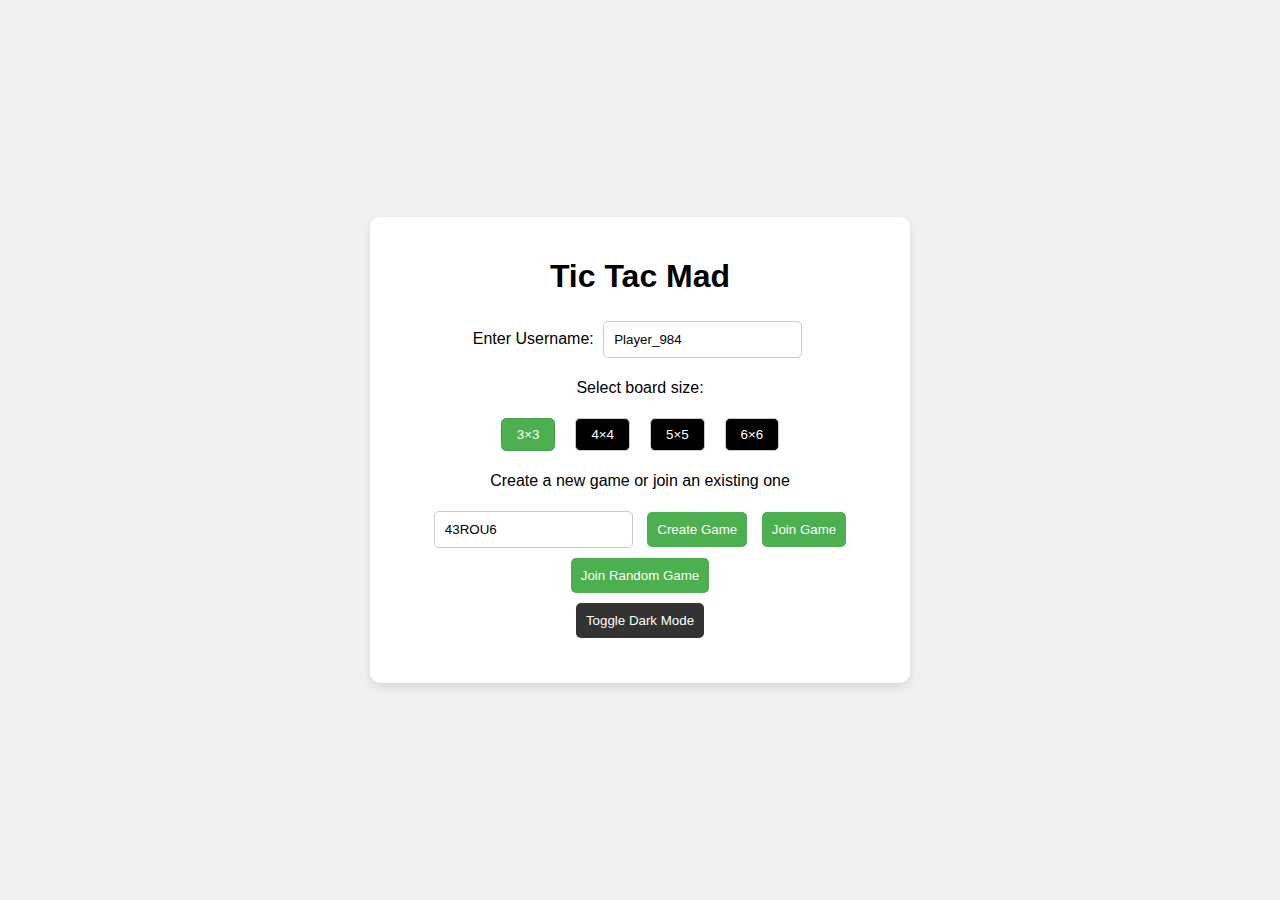
==== commit 07952390: "Update index.html" ====
--- a/index.html
+++ b/index.html
@@ -3,14 +3,14 @@
   <head>
     <meta charset="UTF-8" />
     <meta name="viewport" content="width=device-width, initial-scale=1.0" />
-    <meta property="og:title" content="Tic" Tac Mad />
-    <meta property="og:site_name" content="Tic" Tac Mad />
+    <meta property="og:title" content="Tic Tac Mad" />
+    <meta property="og:site_name" content="Tic Tac Mad" />
     <meta property="og:url" content=https://alimadcorp.github.io/tictacmad>
-    <meta property="og:description" content=Play onine multiplayer Tic Tac Toe
-    on Mr Bruh's own server! Game supports up to 6 by 6 Tic Tac Toe boards!>
-    <meta property="og:type" content="" />
+    <meta property="og:description" content="Play onine multiplayer Tic Tac Toe
+    on Mr Bruh's own server! Game supports up to 6 by 6 Tic Tac Toe boards!" >
+    <meta property="og:type" content="website" />
     <meta property="og:image"
-    content=https://play-lh.googleusercontent.com/zPxLgj5nvl20ahJV7aFC6S5mD8kii5CEEDj25j1P9CYAfXL9sdDuO-8eES0r4DhJHrU>
+    content="https://play-lh.googleusercontent.com/zPxLgj5nvl20ahJV7aFC6S5mD8kii5CEEDj25j1P9CYAfXL9sdDuO-8eES0r4DhJHrU">
     <link rel="stylesheet" href="style.css" />
   </head>
   <body>
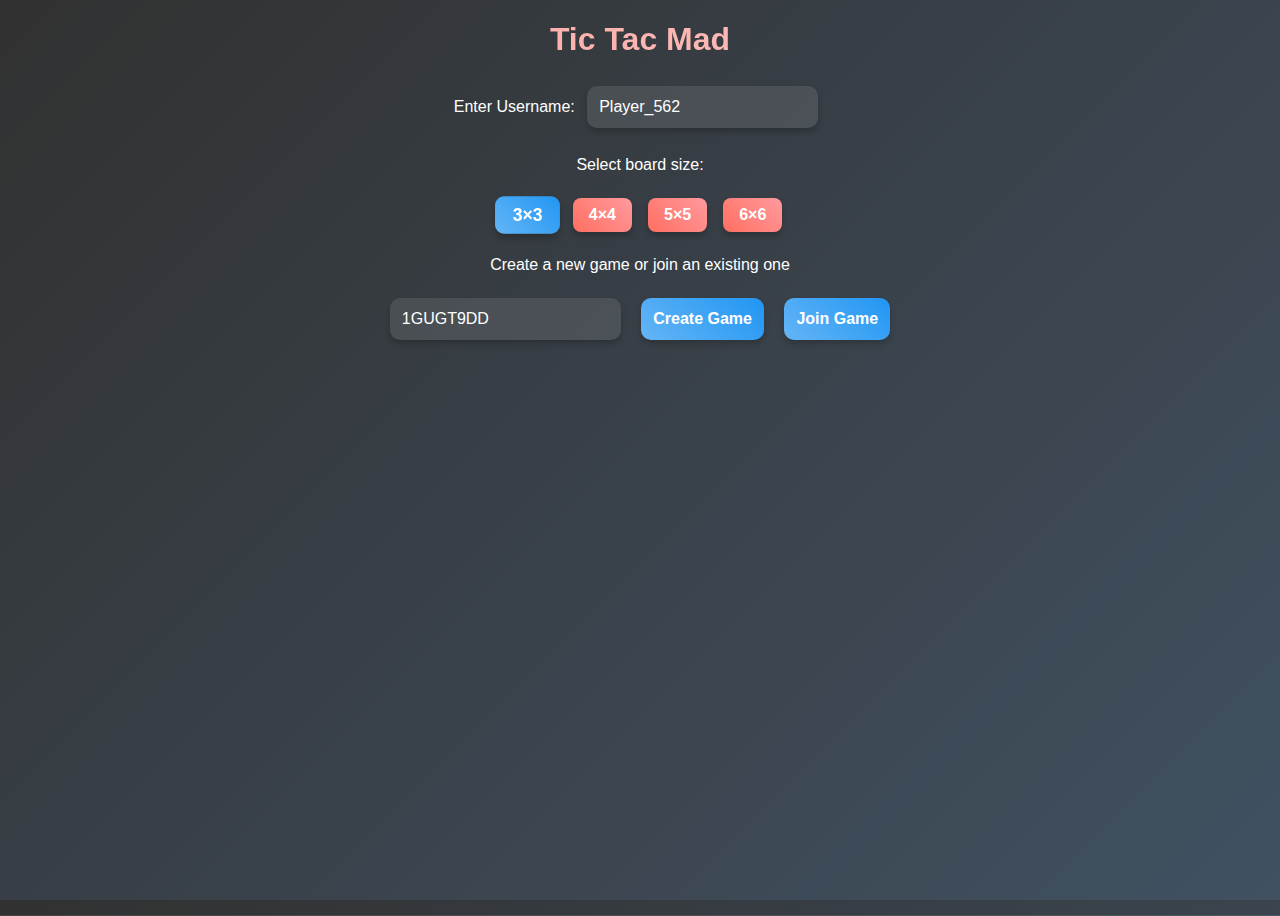
==== commit ea121f65: "Add files via upload" ====
--- a/index.html
+++ b/index.html
@@ -1,358 +1,390 @@
 <!DOCTYPE html>
 <html lang="en">
-  <head>
-    <meta charset="UTF-8" />
-    <meta name="viewport" content="width=device-width, initial-scale=1.0" />
-    <meta property="og:title" content="Tic Tac Mad" />
-    <meta property="og:site_name" content="Tic Tac Mad" />
-    <meta property="og:url" content=https://alimadcorp.github.io/tictacmad>
-    <meta property="og:description" content="Play onine multiplayer Tic Tac Toe
-    on Mr Bruh's own server! Game supports up to 6 by 6 Tic Tac Toe boards!" >
-    <meta property="og:type" content="website" />
-    <meta property="og:image"
-    content="https://play-lh.googleusercontent.com/zPxLgj5nvl20ahJV7aFC6S5mD8kii5CEEDj25j1P9CYAfXL9sdDuO-8eES0r4DhJHrU">
-    <link rel="stylesheet" href="style.css" />
-  </head>
-  <body>
-    <div class="container">
-      <h1>Tic Tac Mad</h1>
-      <div class="setup" id="setupScreen">
-        <div class="username-container">
-          <label for="usernameInput">Enter Username: </label>
-          <input
-            type="text"
-            id="usernameInput"
-            placeholder="Enter your username"
-            maxlength="20"
-          />
-        </div>
-        <div class="board-options">
-          <p>Select board size:</p>
-          <div class="board-size-buttons">
-            <button class="size-btn active" data-size="3">3×3</button>
-            <button class="size-btn" data-size="4">4×4</button>
-            <button class="size-btn" data-size="5">5×5</button>
-            <button class="size-btn" data-size="6">6×6</button>
-          </div>
-        </div>
-        <p>Create a new game or join an existing one</p>
-        <div>
-          <input type="text" id="channelInput" placeholder="Enter game code" />
-          <button id="createGameBtn">Create Game</button>
-          <button id="joinGameBtn">Join Game</button>
-          <button id="randomJoinBtn">Join Random Game</button>
-        </div>
-        <div id="rejoinContainer" style="display: none; margin-top: 15px">
-          <p>You have an active game:</p>
-          <div id="activeGameInfo"></div>
-          <button id="rejoinGameBtn">Rejoin Game</button>
-        </div>
-        <div id="activeGamesContainer" style="display: none; margin-top: 15px">
-          <h3>Available Games</h3>
-          <div id="activeGamesList" class="active-games-list"></div>
-        </div>
-        <div class="theme-toggle">
-          <button id="themeToggleBtn">Toggle Dark Mode</button>
+<head>
+  <meta charset="UTF-8" />
+  <meta name="viewport" content="width=device-width, initial-scale=1.0" />
+  <meta property="og:title" content="Tic Tac Mad" />
+  <meta property="og:site_name" content="Tic Tac Mad" />
+  <meta property="og:url" content=https://alimadcorp.github.io/tictacmad>
+  <meta property="og:description" content="Play onine multiplayer Tic Tac Toe
+  on Mr Bruh's own server! Game supports up to 6 by 6 Tic Tac Toe boards!">
+  <meta property="og:type" content="website" />
+  <meta property="og:image"
+  content="https://play-lh.googleusercontent.com/zPxLgj5nvl20ahJV7aFC6S5mD8kii5CEEDj25j1P9CYAfXL9sdDuO-8eES0r4DhJHrU">
+  <link rel="stylesheet" href="style.css" />
+</head>
+<body>
+  <div class="container">
+    <h1>Tic Tac Mad</h1>
+    <div class="setup" id="setupScreen">
+      <div class="username-container">
+        <label for="usernameInput">Enter Username: </label>
+        <input
+        type="text"
+        id="usernameInput"
+        placeholder="Enter your username"
+        maxlength="20"
+        />
+      </div>
+      <div class="board-options">
+        <p>
+          Select board size:
+        </p>
+        <div class="board-size-buttons">
+          <button class="size-btn active" data-size="3">3×3</button>
+          <button class="size-btn" data-size="4">4×4</button>
+          <button class="size-btn" data-size="5">5×5</button>
+          <button class="size-btn" data-size="6">6×6</button>
         </div>
       </div>
-      <div id="gameScreen" style="display: none">
-        <div class="player-info" id="playerInfo"></div>
-        <div class="status" id="gameStatus">Waiting for another player...</div>
-        <div class="board" id="gameBoard"></div>
-        <div>
-          <button id="resetBtn" disabled>Reset Game</button>
-          <button id="leaveBtn">Leave Game</button>
-        </div>
-        <div class="channel-display">
-          <span>Game Code: <span id="displayCode"></span></span>
-          <button id="copyBtn" class="copy-btn">Copy</button>
-        </div>
+      <p>
+        Create a new game or join an existing one
+      </p>
+      <div>
+        <input type="text" id="channelInput" placeholder="Enter game code" />
+        <button id="createGameBtn">Create Game</button>
+        <button id="joinGameBtn">Join Game</button>
+        <button id="randomJoinBtn" style=display:none>Join Random Game</button>
+      </div>
+      <div id="rejoinContainer" style="display: none; margin-top: 15px">
+        <p>
+          You have an active game:
+        </p>
+        <div id="activeGameInfo"></div>
+        <button id="rejoinGameBtn">Rejoin Game</button>
+      </div>
+      <div id="activeGamesContainer" style="display: none; margin-top: 15px">
+        <h3>Available Games</h3>
+        <div id="activeGamesList" class="active-games-list"></div>
+      </div>
+      <div class="theme-toggle" style=display:none>
+        <button id="themeToggleBtn">Toggle Dark Mode</button>
       </div>
     </div>
-    <script>
-      class Madlogger {
-        constructor(
-          channel = "none",
-          key = null,
-          testMode = false,
-          mode = "default"
-        ) {
-          this.url = "https://madlog.vercel.app/api";
-          this.testMode = testMode;
-          this.channel = channel;
-          this.key = key;
-          this.silent = mode === "silent";
+    <div id="gameScreen" style="display: none">
+      <div class="player-info" id="playerInfo"></div>
+      <div class="status" id="gameStatus">
+        Waiting for another player...
+      </div>
+      <div class="board" id="gameBoard"></div>
+      <div>
+        <button id="resetBtn" disabled>Reset Game</button>
+        <button id="leaveBtn">Leave Game</button>
+      </div>
+      <div class="channel-display">
+        <span>Game Code: <span id="displayCode"></span></span>
+        <button id="copyBtn" class="copy-btn">Copy</button>
+      </div>
+    </div>
+  </div>
+  <script>
+    class Madlogger {
+      constructor(
+        channel = "none",
+        key = null,
+        testMode = false,
+        mode = "default"
+      ) {
+        this.url = "https://madlog.vercel.app/api";
+        this.testMode = testMode;
+        this.channel = channel;
+        this.key = key;
+        this.silent = mode === "silent";
+        this.eventSource = null;
+        this.init();
+        this.lastRes = new Date(0);
+      }
+      async init() {
+        try {
+          this.country = localStorage.getItem("madlogccache") || "Undefined";
+          this.country = await this.getCountry();
+          localStorage.setItem("madlogccache", this.country);
+          if (this.testMode) {
+            console.log("Country:", this.country);
+          }
+        } catch (e) {
+          if (!this.silent || this.testMode) console.log("Failed to init", e);
+        }
+      }
+      async log(text, status = "log") {
+        text = encodeURIComponent(text);
+        const endpoint = `${this.url}/log`;
+        const params = new URLSearchParams({
+          text,
+          status,
+          country: this.country || "Undefined",
+          channel: this.channel,
+        });
+        const url = `${endpoint}?${params.toString()}`;
+        if (this.testMode) {
+          console.log("Logging", url);
+        }
+        try {
+          const response = await fetch(url, {
+            method: "GET",
+            mode: "cors",
+          });
+          if (this.testMode) {
+            let w = await response.json();
+            console.log("Logged", w);
+          }
+          return response.ok;
+        } catch (e) {
+          if (!this.silent || this.testMode) console.warn("Madlog failed", e);
+          return false;
+        }
+      }
+      subscribe(onMessage, timestamp, now = false) {
+        if (!timestamp) timestamp = new Date(Date.now() - (120 * 60000));
+        const endpoint = `${this.url}/subscribe`;
+        const params = new URLSearchParams({
+          channel: this.channel,
+          timestamp: timestamp.toISOString(),
+          now: now.toString(),
+        });
+        const url = `${endpoint}?${params.toString()}`;
+        if (this.testMode) {
+          console.log("Subscribing to", url);
+        }
+        try {
+          this.eventSource = new EventSource(url);
+          this.eventSource.onmessage = (event) => {
+            if (this.testMode) {
+              console.log("Received message", event.data);
+            }
+            this.lastRes = new Date();
+            if (onMessage) {
+              onMessage(JSON.parse(event.data));
+            }
+          };
+          this.eventSource.onerror = (e) => {
+            console.warn("Subscription error", e);
+            this.eventSource.close();
+            setTimeout(() => {
+              console.log("Attempting to resubscribe...");
+              this.subscribe(onMessage, this.lastRes, true);
+            }, 2000);
+          };
+          return this.eventSource;
+        } catch (e) {
+          if (!this.silent || this.testMode)
+            console.warn("Failed to subscribe", e);
+          setTimeout(() => {
+            console.log("Attempting to resubscribe after error...");
+            this.subscribe(onMessage, this.lastRes, true);
+          }, 2000);
+          return null;
+        }
+      }
+      unsubscribe() {
+        if (this.eventSource) {
+          this.eventSource.close();
           this.eventSource = null;
-          this.init();
-        }
-        async init() {
-          try {
-            this.country = localStorage.getItem("madlogccache") || "Undefined";
-            this.country = await this.getCountry();
-            localStorage.setItem("madlogccache", this.country);
-            if (this.testMode) {
-              console.log("Country:", this.country);
-            }
-          } catch (e) {
-            if (!this.silent || this.testMode) console.log("Failed to init", e);
+        }
+      }
+      async getCountry() {
+        try {
+          const response = await fetch("https://api.country.is");
+          const data = await response.json();
+          let c = data.country || "Undefined";
+          if (this.testMode) {
+            console.log("Country ", c);
           }
-        }
-        async log(text, status = "log") {
-          text = encodeURIComponent(text);
-          const endpoint = `${this.url}/log`;
-          const params = new URLSearchParams({
-            text,
-            status,
-            country: this.country || "Undefined",
-            channel: this.channel,
+          return c;
+        } catch (e) {
+          if (!this.silent || this.testMode)
+            console.warn("Failed to get country", e);
+          return "Undefined";
+        }
+      }
+      async clear(channel = this.channel) {
+        if (!this.key) {
+          console.error("No key provided for clear operation");
+          return false;
+        }
+        const endpoint = `${this.url}/clear`;
+        if (this.testMode) {
+          console.log("Clearing logs for channel", channel);
+        }
+        try {
+          const response = await fetch(endpoint, {
+            method: "POST",
+            headers: {
+              "Content-Type": "application/json",
+              Authorization: this.key,
+            },
+            body: JSON.stringify({
+              channel
+            }),
           });
-          const url = `${endpoint}?${params.toString()}`;
           if (this.testMode) {
-            console.log("Logging", url);
+            console.log("Clear logs response", response);
           }
-          try {
-            const response = await fetch(url, {
-              method: "GET",
-              mode: "cors",
-            });
-            if (this.testMode) {
-              let w = await response.json();
-              console.log("Logged", w);
-            }
-            return response.ok;
-          } catch (e) {
-            if (!this.silent || this.testMode) console.warn("Madlog failed", e);
-            return false;
+          return response.ok;
+        } catch (e) {
+          if (!this.silent || this.testMode)
+            console.warn("Failed to clear logs", e);
+          return false;
+        }
+      }
+    }
+    const game = {
+      channel: "",
+      displayCode: "",
+      madlogger: null,
+      board: [],
+      boardSize: 3,
+      currentPlayer: "X",
+      playerSymbol: "",
+      gameActive: false,
+      username: "",
+      playerId:
+      Date.now().toString(36) + Math.random().toString(36).substring(2),
+      otherPlayerName: "Opponent",
+      playerCount: 1,
+      authKey: "HelloAli10",
+      lastGame: null,
+    };
+    const els = {
+      setupScreen: document.getElementById("setupScreen"),
+      gameScreen: document.getElementById("gameScreen"),
+      usernameInput: document.getElementById("usernameInput"),
+      channelInput: document.getElementById("channelInput"),
+      createGameBtn: document.getElementById("createGameBtn"),
+      joinGameBtn: document.getElementById("joinGameBtn"),
+      randomJoinBtn: document.getElementById("randomJoinBtn"),
+      gameBoard: document.getElementById("gameBoard"),
+      gameStatus: document.getElementById("gameStatus"),
+      playerInfo: document.getElementById("playerInfo"),
+      resetBtn: document.getElementById("resetBtn"),
+      leaveBtn: document.getElementById("leaveBtn"),
+      displayCode: document.getElementById("displayCode"),
+      copyBtn: document.getElementById("copyBtn"),
+      themeToggleBtn: document.getElementById("themeToggleBtn"),
+      rejoinContainer: document.getElementById("rejoinContainer"),
+      activeGameInfo: document.getElementById("activeGameInfo"),
+      rejoinGameBtn: document.getElementById("rejoinGameBtn"),
+      activeGamesContainer: document.getElementById("activeGamesContainer"),
+      activeGamesList: document.getElementById("activeGamesList"),
+      sizeBtns: document.querySelectorAll(".size-btn"),
+    };
+    generateRandomGameCode();
+    checkLastGame();
+    checkThemePreference();
+    els.usernameInput.value =
+    localStorage.getItem("tictacusername") ||
+    "Player_" + Math.floor(Math.random() * 1000);
+    els.createGameBtn.addEventListener("click", createGame);
+    els.joinGameBtn.addEventListener("click", joinGame);
+    els.randomJoinBtn.addEventListener("click", joinRandomGame);
+    els.resetBtn.addEventListener("click", resetGame);
+    els.leaveBtn.addEventListener("click", leaveGame);
+    els.copyBtn.addEventListener("click", copyGameCode);
+    els.themeToggleBtn.addEventListener("click", toggleTheme);
+    els.rejoinGameBtn.addEventListener("click", rejoinGame);
+    els.sizeBtns.forEach((btn) => {
+      btn.addEventListener("click", () => {
+        els.sizeBtns.forEach((b) => b.classList.remove("active"));
+        btn.classList.add("active");
+        game.boardSize = parseInt(btn.dataset.size);
+      });
+    });
+    const gamesDirectory = new Madlogger("tictacgames", game.authKey, false);
+    fetchActiveGames();
+    function setupGameBoard() {
+      els.gameBoard.innerHTML = "";
+      game.board = Array(game.boardSize * game.boardSize).fill("");
+      els.gameBoard.style.gridTemplateColumns = `repeat(${game.boardSize},1fr)`;
+      els.gameBoard.style.gridTemplateRows = `repeat(${game.boardSize},1fr)`;
+      for (let i = 0; i < game.board.length; i++) {
+        const cell = document.createElement("div");
+        cell.classList.add("cell");
+        cell.dataset.index = i;
+        cell.addEventListener("click", handleCellClick);
+        els.gameBoard.appendChild(cell);
+      }
+    }
+    function checkLastGame() {
+      const lastGame = localStorage.getItem("lastTicTacGame");
+      if (lastGame) {
+        try {
+          game.lastGame = JSON.parse(lastGame);
+          if (
+            game.lastGame &&
+            game.lastGame.timestamp > Date.now() - 1000 * 60 * 60
+          ) {
+            els.rejoinContainer.style.display = "block";
+            els.activeGameInfo.textContent = `Game: ${game.lastGame.code} (${game.lastGame.symbol})`;
           }
-        }
-        subscribe(onMessage, timestamp = 0, now = false) {
-          const endpoint = `${this.url}/subscribe`;
-          const params = new URLSearchParams({
-            channel: this.channel,
-            timestamp: new Date(timestamp).toISOString(),
-            now: now.toString(),
-          });
-          const url = `${endpoint}?${params.toString()}`;
-          if (this.testMode) {
-            console.log("Subscribing to", url);
-          }
-          try {
-            this.eventSource = new EventSource(url);
-            this.eventSource.onmessage = (event) => {
-              if (this.testMode) {
-                console.log("Received message", event.data);
-              }
-              if (onMessage) {
-                onMessage(JSON.parse(event.data));
-              }
-            };
-            this.eventSource.onerror = (e) => {
-              console.warn("Subscription error", e);
-              this.eventSource.close();
-              setTimeout(() => {
-                console.log("Attempting to resubscribe...");
-                this.subscribe(onMessage, timestamp, true);
-              }, 2000);
-            };
-            return this.eventSource;
-          } catch (e) {
-            if (!this.silent || this.testMode)
-              console.warn("Failed to subscribe", e);
-            setTimeout(() => {
-              console.log("Attempting to resubscribe after error...");
-              this.subscribe(onMessage, timestamp, true);
-            }, 2000);
-            return null;
-          }
-        }
-        unsubscribe() {
-          if (this.eventSource) {
-            this.eventSource.close();
-            this.eventSource = null;
-          }
-        }
-        async getCountry() {
-          try {
-            const response = await fetch("https://api.country.is");
-            const data = await response.json();
-            let c = data.country || "Undefined";
-            if (this.testMode) {
-              console.log("Country ", c);
-            }
-            return c;
-          } catch (e) {
-            if (!this.silent || this.testMode)
-              console.warn("Failed to get country", e);
-            return "Undefined";
-          }
-        }
-        async clear(channel = this.channel) {
-          if (!this.key) {
-            console.error("No key provided for clear operation");
-            return false;
-          }
-          const endpoint = `${this.url}/clear`;
-          if (this.testMode) {
-            console.log("Clearing logs for channel", channel);
-          }
-          try {
-            const response = await fetch(endpoint, {
-              method: "POST",
-              headers: {
-                "Content-Type": "application/json",
-                Authorization: this.key,
-              },
-              body: JSON.stringify({ channel }),
-            });
-            if (this.testMode) {
-              console.log("Clear logs response", response);
-            }
-            return response.ok;
-          } catch (e) {
-            if (!this.silent || this.testMode)
-              console.warn("Failed to clear logs", e);
-            return false;
-          }
-        }
-      }
-      const game = {
-        channel: "",
-        displayCode: "",
-        madlogger: null,
-        board: [],
-        boardSize: 3,
-        currentPlayer: "X",
-        playerSymbol: "",
-        gameActive: false,
-        username: "",
-        playerId:
-          Date.now().toString(36) + Math.random().toString(36).substring(2),
-        otherPlayerName: "Opponent",
-        playerCount: 1,
-        authKey: "HelloAli10",
-        lastGame: null,
-      };
-      const els = {
-        setupScreen: document.getElementById("setupScreen"),
-        gameScreen: document.getElementById("gameScreen"),
-        usernameInput: document.getElementById("usernameInput"),
-        channelInput: document.getElementById("channelInput"),
-        createGameBtn: document.getElementById("createGameBtn"),
-        joinGameBtn: document.getElementById("joinGameBtn"),
-        randomJoinBtn: document.getElementById("randomJoinBtn"),
-        gameBoard: document.getElementById("gameBoard"),
-        gameStatus: document.getElementById("gameStatus"),
-        playerInfo: document.getElementById("playerInfo"),
-        resetBtn: document.getElementById("resetBtn"),
-        leaveBtn: document.getElementById("leaveBtn"),
-        displayCode: document.getElementById("displayCode"),
-        copyBtn: document.getElementById("copyBtn"),
-        themeToggleBtn: document.getElementById("themeToggleBtn"),
-        rejoinContainer: document.getElementById("rejoinContainer"),
-        activeGameInfo: document.getElementById("activeGameInfo"),
-        rejoinGameBtn: document.getElementById("rejoinGameBtn"),
-        activeGamesContainer: document.getElementById("activeGamesContainer"),
-        activeGamesList: document.getElementById("activeGamesList"),
-        sizeBtns: document.querySelectorAll(".size-btn"),
-      };
-      generateRandomGameCode();
-      checkLastGame();
-      checkThemePreference();
-      els.usernameInput.value =
-        localStorage.getItem("tictacusername") ||
-        "Player_" + Math.floor(Math.random() * 1000);
-      // Event listeners
-      els.createGameBtn.addEventListener("click", createGame);
-      els.joinGameBtn.addEventListener("click", joinGame);
-      els.randomJoinBtn.addEventListener("click", joinRandomGame);
-      els.resetBtn.addEventListener("click", resetGame);
-      els.leaveBtn.addEventListener("click", leaveGame);
-      els.copyBtn.addEventListener("click", copyGameCode);
-      els.themeToggleBtn.addEventListener("click", toggleTheme);
-      els.rejoinGameBtn.addEventListener("click", rejoinGame);
-      // Board size selection
-      els.sizeBtns.forEach((btn) => {
-        btn.addEventListener("click", () => {
-          els.sizeBtns.forEach((b) => b.classList.remove("active"));
-          btn.classList.add("active");
-          game.boardSize = parseInt(btn.dataset.size);
-        });
-      });
-      // Games directory
-      const gamesDirectory = new Madlogger("tictacgames", game.authKey, false);
-      fetchActiveGames();
-      function setupGameBoard() {
-        els.gameBoard.innerHTML = "";
-        game.board = Array(game.boardSize * game.boardSize).fill("");
-        els.gameBoard.style.gridTemplateColumns = `repeat(${game.boardSize},1fr)`;
-        els.gameBoard.style.gridTemplateRows = `repeat(${game.boardSize},1fr)`;
-        for (let i = 0; i < game.board.length; i++) {
-          const cell = document.createElement("div");
-          cell.classList.add("cell");
-          cell.dataset.index = i;
-          cell.addEventListener("click", handleCellClick);
-          els.gameBoard.appendChild(cell);
-        }
-      }
-      function checkLastGame() {
-        const lastGame = localStorage.getItem("lastTicTacGame");
-        if (lastGame) {
-          try {
-            game.lastGame = JSON.parse(lastGame);
-            if (
-              game.lastGame &&
-              game.lastGame.timestamp > Date.now() - 1000 * 60 * 60
-            ) {
-              els.rejoinContainer.style.display = "block";
-              els.activeGameInfo.textContent = `Game: ${game.lastGame.code} (${game.lastGame.symbol})`;
-            }
-          } catch (e) {
-            console.error("Error parsing last game:", e);
-            localStorage.removeItem("lastTicTacGame");
-          }
-        }
-      }
-      function rejoinGame() {
-        if (!game.lastGame) return;
-        if (!validateUsername()) return;
-        game.displayCode = game.lastGame.code;
-        game.channel = "tictacmad-" + game.lastGame.code;
-        game.playerSymbol = game.lastGame.symbol;
-        game.boardSize = game.lastGame.boardSize || 3;
-        setupMadlogger(true);
-        switchToGameScreen();
-        setupGameBoard();
-        els.playerInfo.textContent = `You are playing as ${
-          game.playerSymbol
-        } (${game.playerSymbol === "X" ? "goes first" : "goes second"})`;
-        els.displayCode.textContent = game.displayCode;
-        game.madlogger.log(
-          JSON.stringify({
-            type: "playerRejoined",
-            playerId: game.playerId,
-            username: game.username,
-            symbol: game.playerSymbol,
-            timestamp: Date.now(),
-          })
-        );
-      }
-      function fetchActiveGames() {
-        const gamesLogger = new Madlogger("tictacgames", null, false);
-        gamesLogger.subscribe(handleGamesDirectory, 0, true);
-        setTimeout(() => {
-          if (els.activeGamesList.children.length > 0) {
-            els.activeGamesContainer.style.display = "block";
-          }
-        }, 1000);
-      }
-      function handleGamesDirectory(message) {
-        if (!message || !message.text) return;
-        try {
-          const data = JSON.parse(decodeURIComponent(message.text));
-          if (
-            data.type === "gameAvailable" &&
-            Date.now() - data.timestamp < 60000
-          ) {
+        } catch (e) {
+          console.error("Error parsing last game:", e);
+          localStorage.removeItem("lastTicTacGame");
+        }
+      }
+    }
+    function rejoinGame() {
+      if (!game.lastGame) return;
+      if (!validateUsername()) return;
+      game.displayCode = game.lastGame.code;
+      game.channel = "tictacmad-" + game.lastGame.code;
+      game.playerSymbol = game.lastGame.symbol;
+      game.boardSize = game.lastGame.boardSize || 3;
+      setupMadlogger(true);
+      switchToGameScreen();
+      setupGameBoard();
+      els.playerInfo.textContent = `You are playing as ${
+      game.playerSymbol
+      } (${game.playerSymbol === "X" ? "goes first": "goes second"})`;
+      els.displayCode.textContent = game.displayCode;
+      game.madlogger.log(
+        JSON.stringify({
+          type: "playerRejoined",
+          playerId: game.playerId,
+          username: game.username,
+          symbol: game.playerSymbol,
+          timestamp: Date.now(),
+        })
+      );
+    }
+    function fetchActiveGames() {
+      const gamesLogger = new Madlogger("tictacgames", null, false);
+      gamesLogger.subscribe(handleGamesDirectory, 0, false);
+      setTimeout(() => {
+        if (els.activeGamesList.children.length > 0) {
+          els.activeGamesContainer.style.display = "block";
+        }
+      },
+        1000);
+    }
+    let gameDir = {};
+    let gameQueue = [];
+    let processing = false;
+
+    function handleGamesDirectory(message) {
+      if (!message || !message.text) return;
+      gameQueue.push(message);
+      if (!processing) processNextGameMessage();
+    }
+    function processNextGameMessage() {
+      if (gameQueue.length === 0) {
+        processing = false;
+        return;
+      }
+      processing = true;
+      const message = gameQueue.shift();
+      try {
+        const dat = JSON.parse(decodeURIComponent(message.text));
+
+        if (dat.type === "gameAvailable") {
+          gameDir[dat.id] = dat;
+        } else if (dat.type === "gameJoined") {
+          gameDir[dat.id] = dat;
+        } else if (dat.type === "gameLeft") {
+          delete gameDir[dat.id];
+        }
+        els.activeGamesList.innerHTML = "";
+        Object.values(gameDir).forEach((data) => {
+          if (data.type === "gameAvailable") {
             const gameItem = document.createElement("div");
             gameItem.classList.add("game-item");
             gameItem.textContent = `Game: ${data.code} (${data.players}/2) Hosted by ${data.username}`;
@@ -365,496 +397,512 @@
             });
             gameItem.appendChild(joinBtn);
             els.activeGamesList.appendChild(gameItem);
-            els.activeGamesContainer.style.display = "block";
-            setTimeout(() => {
-              gameItem.remove();
-              if (els.activeGamesList.children.length === 0) {
-                els.activeGamesContainer.style.display = "none";
+          }
+        });
+        els.activeGamesContainer.style.display = Object.keys(gameDir).length > 0 ? "block": "none";
+      } catch (e) {
+        console.error("Error processing games directory message:",
+          e);
+      }
+      setTimeout(processNextGameMessage,
+        1);
+    }
+    function generateRandomGameCode() {
+      const randomCode = Math.random()
+      .toString(36)
+      .substring(2,
+        10)
+      .toUpperCase();
+      els.channelInput.value = randomCode;
+      return randomCode;
+    }
+    function copyGameCode() {
+      navigator.clipboard.writeText(game.displayCode).then(() => {
+        const originalText = els.copyBtn.textContent;
+        els.copyBtn.textContent = "Copied!";
+        setTimeout(() => {
+          els.copyBtn.textContent = originalText;
+        }, 2000);
+      });
+    }
+    function validateUsername() {
+      const username = els.usernameInput.value.trim();
+      if (!username) {
+        alert("Please enter a username");
+        return false;
+      }
+      game.username = username;
+      localStorage.setItem("tictacusername", username);
+      return true;
+    }
+    function checkThemePreference() {
+      const darkMode = localStorage.getItem("tictacDarkMode") === "true";
+      if (darkMode) {
+        document.body.classList.add("dark-mode");
+      }
+    }
+    function toggleTheme() {
+      document.body.classList.toggle("dark-mode");
+      localStorage.setItem(
+        "tictacDarkMode",
+        document.body.classList.contains("dark-mode")
+      );
+    }
+    function createGame() {
+      if (!validateUsername()) return;
+      const gameCode =
+      els.channelInput.value.trim() || generateRandomGameCode();
+      game.displayCode = gameCode;
+      game.channel = "tictacmad-" + gameCode;
+      game.playerSymbol = "X";
+      saveLastGame();
+      setupMadlogger(false);
+      switchToGameScreen();
+      setupGameBoard();
+      els.playerInfo.textContent = `You are playing as X (goes first)`;
+      els.displayCode.textContent = game.displayCode;
+      gamesDirectory.log(
+        JSON.stringify({
+          type: "gameAvailable",
+          code: gameCode,
+          players: 1,
+          username: game.username,
+          boardSize: game.boardSize,
+          timestamp: Date.now(),
+        })
+      );
+      game.madlogger.log(
+        JSON.stringify({
+          type: "gameCreated",
+          playerId: game.playerId,
+          username: game.username,
+          boardSize: game.boardSize,
+          timestamp: Date.now(),
+        })
+      );
+    }
+    function joinGame() {
+      if (!validateUsername()) return;
+      const gameCode = els.channelInput.value.trim();
+      if (!gameCode) {
+        alert("Please enter a game code");
+        return;
+      }
+      game.displayCode = gameCode;
+      game.channel = "tictacmad-" + gameCode;
+      game.playerSymbol = "O";
+      saveLastGame();
+      setupMadlogger(false);
+      switchToGameScreen();
+      setupGameBoard();
+      els.playerInfo.textContent = `You are playing as O (goes second)`;
+      els.displayCode.textContent = game.displayCode;
+      gamesDirectory.log(
+        JSON.stringify({
+          type: "gameJoined",
+          code: gameCode,
+          players: 1,
+          username: game.username,
+          boardSize: game.boardSize,
+          timestamp: Date.now(),
+        })
+      );
+      game.madlogger.log(
+        JSON.stringify({
+          type: "playerJoined",
+          playerId: game.playerId,
+          username: game.username,
+          timestamp: Date.now(),
+        })
+      );
+    }
+    function joinRandomGame() {
+      if (!validateUsername()) return;
+      const tempLogger = new Madlogger("tictacgames", null, false);
+      let foundGame = false;
+      tempLogger.subscribe(
+        (message) => {
+          if (foundGame) return;
+          try {
+            const data = JSON.parse(decodeURIComponent(message.text));
+            if (
+              data.type === "gameAvailable" &&
+              data.players === 1 &&
+              Date.now() - data.timestamp < 60000
+            ) {
+              foundGame = true;
+              tempLogger.unsubscribe();
+              els.channelInput.value = data.code;
+              game.boardSize = data.boardSize || 3;
+              joinGame();
+            }
+          } catch (e) {
+            console.error("Error processing random game message:", e);
+          }
+        },
+        0,
+        false
+      );
+      setTimeout(() => {
+        if (!foundGame) {
+          tempLogger.unsubscribe();
+          createGame();
+        }
+      },
+        2000);
+    }
+    function saveLastGame() {
+      localStorage.setItem(
+        "lastTicTacGame",
+        JSON.stringify({
+          code: game.displayCode,
+          symbol: game.playerSymbol,
+          boardSize: game.boardSize,
+          timestamp: Date.now(),
+        })
+      );
+    }
+    function setupMadlogger(useNow) {
+      if (game.madlogger) {
+        game.madlogger.unsubscribe();
+      }
+      game.madlogger = new Madlogger(game.channel, game.authKey, false);
+      game.madlogger.subscribe(handleMessage, 0, useNow);
+    }
+    function handleMessage(message) {
+      if (!message || !message.text) return;
+      try {
+        const data = JSON.parse(decodeURIComponent(message.text));
+        if (data.playerId === game.playerId) return;
+        switch (data.type) {
+          case "gameCreated":
+            if (game.playerSymbol === "O") {
+              game.otherPlayerName = data.username || "Opponent";
+              els.gameStatus.textContent = `${game.otherPlayerName} created the game! You go second (O)`;
+              game.gameActive = true;
+              game.playerCount = 2;
+              game.boardSize = data.boardSize || 3;
+              setupGameBoard();
+            }
+            break;
+          case "playerJoined":
+            if (game.playerSymbol === "X") {
+              game.otherPlayerName = data.username || "Opponent";
+              els.gameStatus.textContent = `${game.otherPlayerName} joined! Your turn (X)`;
+              game.gameActive = true;
+              els.resetBtn.disabled = false;
+              game.playerCount = 2;
+            }
+            break;
+          case "playerRejoined":
+            if (data.symbol !== game.playerSymbol) {
+              game.otherPlayerName = data.username || "Opponent";
+              els.gameStatus.textContent = `${
+              game.otherPlayerName
+              } rejoined! ${
+              game.currentPlayer === game.playerSymbol
+              ? "Your turn": "Waiting for opponent's move"
+              }`;
+              game.gameActive = true;
+              game.playerCount = 2;
+            }
+            break;
+          case "move":
+            handleOpponentMove(data);
+            break;
+          case "reset":
+            handleGameReset();
+            break;
+          case "playerLeft":
+            game.playerCount--;
+            els.gameStatus.textContent = `${
+            data.username || "Other player"
+            } left the game`;
+            game.gameActive = false;
+            els.resetBtn.disabled = false;
+            gamesDirectory.log(
+              JSON.stringify({
+                type: "gameAvailable",
+                code: game.displayCode,
+                players: 1,
+                boardSize: game.boardSize,
+                timestamp: Date.now(),
+                username: game.username,
+              })
+            );
+            if (game.playerCount <= 0) {
+              clearChannel();
+            }
+            break;
+          case "boardState":
+            if (data.board && Array.isArray(data.board)) {
+              game.board = data.board;
+              game.currentPlayer = data.currentPlayer;
+              game.boardSize = Math.sqrt(data.board.length);
+              setupGameBoard();
+              updateBoardDisplay();
+              if (game.currentPlayer === game.playerSymbol) {
+                els.gameStatus.textContent = `Your turn (${game.playerSymbol})`;
+              } else {
+                els.gameStatus.textContent = `Waiting for ${game.otherPlayerName}'s move...`;
               }
-            }, 60000);
+              game.gameActive = data.gameActive;
+              if (!game.gameActive) {
+                els.resetBtn.disabled = false;
+              }
+            }
+            break;
+        }
+      } catch (e) {
+        console.error("Error processing message:", e);
+      }
+    }
+    function updateBoardDisplay() {
+      const cells = document.querySelectorAll(".cell");
+      cells.forEach((cell, index) => {
+        const value = game.board[index];
+        cell.textContent = value;
+        if (value) {
+          cell.classList.add(value.toLowerCase());
+        }
+      });
+    }
+    function handleOpponentMove(data) {
+      if (!game.gameActive) return;
+      const {
+        index,
+        symbol
+      } = data;
+      game.board[index] = symbol;
+      updateBoardDisplay();
+      if (checkWin()) {
+        els.gameStatus.textContent = `${game.otherPlayerName} wins!`;
+        game.gameActive = false;
+        els.resetBtn.disabled = false;
+        return;
+      }
+      if (checkDraw()) {
+        els.gameStatus.textContent = "Game ended in a draw!";
+        game.gameActive = false;
+        els.resetBtn.disabled = false;
+        return;
+      }
+      game.currentPlayer = game.playerSymbol;
+      els.gameStatus.textContent = `Your turn (${game.playerSymbol})`;
+    }
+    function handleCellClick(e) {
+      const index = parseInt(e.target.dataset.index);
+      if (
+        !game.gameActive ||
+        game.currentPlayer !== game.playerSymbol ||
+        game.board[index] !== ""
+      ) {
+        return;
+      }
+      game.board[index] = game.playerSymbol;
+      updateCell(index, game.playerSymbol);
+      game.madlogger.log(
+        JSON.stringify({
+          type: "move",
+          playerId: game.playerId,
+          username: game.username,
+          index: index,
+          symbol: game.playerSymbol,
+          timestamp: Date.now(),
+        })
+      );
+      const isWin = checkWin();
+      const isDraw = !isWin && checkDraw();
+      const gameActive = !isWin && !isDraw;
+      if (isWin) {
+        els.gameStatus.textContent = `You win!`;
+        game.gameActive = false;
+        els.resetBtn.disabled = false;
+        return;
+      }
+      if (isDraw) {
+        els.gameStatus.textContent = "Game ended in a draw!";
+        game.gameActive = false;
+        els.resetBtn.disabled = false;
+        return;
+      }
+      game.currentPlayer = game.playerSymbol === "X" ? "O": "X";
+      els.gameStatus.textContent = `Waiting for ${game.otherPlayerName}'s move...`;
+    }
+    function updateCell(index, symbol) {
+      const cell = document.querySelector(`.cell[data-index="${index}"]`);
+      if (cell) {
+        cell.textContent = symbol;
+        cell.classList.remove("x", "o");
+        cell.classList.add(symbol.toLowerCase());
+      }
+    }
+    function checkWin() {
+      const size = game.boardSize;
+      const winLength = size <= 4 ? 3: 4;
+      function checkSequence(seq) {
+        for (let i = 0; i <= seq.length - winLength; i++) {
+          const subset = seq.slice(i, i + winLength);
+          const firstVal = game.board[subset[0]];
+          if (firstVal && subset.every(index => game.board[index] === firstVal)) {
+            return true;
           }
-        } catch (e) {
-          console.error("Error processing games directory message:", e);
-        }
-      }
-      function generateRandomGameCode() {
-        const randomCode = Math.random()
-          .toString(36)
-          .substring(2, 8)
-          .toUpperCase();
-        els.channelInput.value = randomCode;
-        return randomCode;
-      }
-      function copyGameCode() {
-        navigator.clipboard.writeText(game.displayCode).then(() => {
-          const originalText = els.copyBtn.textContent;
-          els.copyBtn.textContent = "Copied!";
-          setTimeout(() => {
-            els.copyBtn.textContent = originalText;
-          }, 2000);
-        });
-      }
-      function validateUsername() {
-        const username = els.usernameInput.value.trim();
-        if (!username) {
-          alert("Please enter a username");
-          return false;
-        }
-        game.username = username;
-        localStorage.setItem("tictacusername", username);
-        return true;
-      }
-      function checkThemePreference() {
-        const darkMode = localStorage.getItem("tictacDarkMode") === "true";
-        if (darkMode) {
-          document.body.classList.add("dark-mode");
-        }
-      }
-      function toggleTheme() {
-        document.body.classList.toggle("dark-mode");
-        localStorage.setItem(
-          "tictacDarkMode",
-          document.body.classList.contains("dark-mode")
-        );
-      }
-      function createGame() {
-        if (!validateUsername()) return;
-        const gameCode =
-          els.channelInput.value.trim() || generateRandomGameCode();
-        game.displayCode = gameCode;
-        game.channel = "tictacmad-" + gameCode;
-        game.playerSymbol = "X";
-        saveLastGame();
-        setupMadlogger(false);
-        switchToGameScreen();
-        setupGameBoard();
-        els.playerInfo.textContent = `You are playing as X (goes first)`;
-        els.displayCode.textContent = game.displayCode;
-        gamesDirectory.log(
-          JSON.stringify({
-            type: "gameAvailable",
-            code: gameCode,
-            players: 1,
-            username: game.username,
-            boardSize: game.boardSize,
-            timestamp: Date.now(),
-          })
-        );
+        }
+        return false;
+      }
+      const winPatterns = [];
+      for (let i = 0; i < size; i++) {
+        const row = [];
+        for (let j = 0; j < size; j++) {
+          row.push(i * size + j);
+        }
+        winPatterns.push(row);
+      }
+
+      for (let i = 0; i < size; i++) {
+        const col = [];
+        for (let j = 0; j < size; j++) {
+          col.push(j * size + i);
+        }
+        winPatterns.push(col);
+      }
+      for (let startRow = 0; startRow <= size - winLength; startRow++) {
+        for (let startCol = 0; startCol <= size - winLength; startCol++) {
+          const diag1 = [];
+          const diag2 = [];
+          for (let k = 0; k < winLength; k++) {
+            diag1.push((startRow + k) * size + (startCol + k));
+            diag2.push((startRow + k) * size + (startCol + winLength - 1 - k));
+          }
+          winPatterns.push(diag1, diag2);
+        }
+      }
+      return winPatterns.some(checkSequence);
+    }
+    function checkDraw() {
+      return game.board.every((cell) => cell !== "");
+    }
+    function resetGame() {
+      game.board = Array(game.boardSize * game.boardSize).fill("");
+      game.currentPlayer = "X";
+      game.gameActive = true;
+      const cells = document.querySelectorAll(".cell");
+      cells.forEach((cell) => {
+        cell.textContent = "";
+        cell.classList.remove("x", "o");
+      });
+      if (game.playerSymbol === "X") {
+        els.gameStatus.textContent = `Your turn (X)`;
+      } else {
+        els.gameStatus.textContent = `Waiting for ${game.otherPlayerName}'s move...`;
+      }
+      els.resetBtn.disabled = true;
+      game.madlogger.log(
+        JSON.stringify({
+          type: "reset",
+          playerId: game.playerId,
+          username: game.username,
+          timestamp: Date.now(),
+        })
+      );
+      game.madlogger.log(
+        JSON.stringify({
+          type: "boardState",
+          playerId: game.playerId,
+          board: game.board,
+          currentPlayer: "X",
+          gameActive: true,
+          timestamp: Date.now(),
+        })
+      );
+    }
+    function handleGameReset() {
+      game.board = Array(game.boardSize * game.boardSize).fill("");
+      game.currentPlayer = "X";
+      game.gameActive = true;
+      const cells = document.querySelectorAll(".cell");
+      cells.forEach((cell) => {
+        cell.textContent = "";
+        cell.classList.remove("x", "o");
+      });
+      if (game.playerSymbol === "X") {
+        els.gameStatus.textContent = `Your turn (X)`;
+      } else {
+        els.gameStatus.textContent = `Waiting for ${game.otherPlayerName}'s move...`;
+      }
+      els.resetBtn.disabled = true;
+    }
+    function clearChannel() {
+      if (game.madlogger && game.madlogger.key) {
+        console.log("Clearing channel:", game.channel);
+        game.madlogger.clear(game.channel);
+      }
+    }
+    function leaveGame() {
+      if (game.madlogger) {
         game.madlogger.log(
           JSON.stringify({
-            type: "gameCreated",
-            playerId: game.playerId,
-            username: game.username,
-            boardSize: game.boardSize,
-            timestamp: Date.now(),
-          })
-        );
-      }
-      function joinGame() {
-        if (!validateUsername()) return;
-        const gameCode = els.channelInput.value.trim();
-        if (!gameCode) {
-          alert("Please enter a game code");
-          return;
-        }
-        game.displayCode = gameCode;
-        game.channel = "tictacmad-" + gameCode;
-        game.playerSymbol = "O";
-        saveLastGame();
-        setupMadlogger(false);
-        switchToGameScreen();
-        setupGameBoard();
-        els.playerInfo.textContent = `You are playing as O (goes second)`;
-        els.displayCode.textContent = game.displayCode;
-        gamesDirectory.log(
-          JSON.stringify({
-            type: "gameJoined",
-            code: gameCode,
-            players: 2,
-            timestamp: Date.now(),
-          })
-        );
-        game.madlogger.log(
-          JSON.stringify({
-            type: "playerJoined",
+            type: "playerLeft",
             playerId: game.playerId,
             username: game.username,
             timestamp: Date.now(),
           })
         );
-      }
-      function joinRandomGame() {
-        if (!validateUsername()) return;
-        const tempLogger = new Madlogger("tictacgames", null, false);
-        let foundGame = false;
-        tempLogger.subscribe(
-          (message) => {
-            if (foundGame) return;
-            try {
-              const data = JSON.parse(decodeURIComponent(message.text));
-              if (
-                data.type === "gameAvailable" &&
-                data.players === 1 &&
-                Date.now() - data.timestamp < 60000
-              ) {
-                foundGame = true;
-                tempLogger.unsubscribe();
-                els.channelInput.value = data.code;
-                game.boardSize = data.boardSize || 3;
-                joinGame();
-              }
-            } catch (e) {
-              console.error("Error processing random game message:", e);
-            }
-          },
-          0,
-          true
-        );
-        setTimeout(() => {
-          if (!foundGame) {
-            tempLogger.unsubscribe();
-            createGame();
-          }
-        }, 2000);
-      }
-      function saveLastGame() {
-        localStorage.setItem(
-          "lastTicTacGame",
+        game.playerCount--;
+        gamesDirectory.log(
           JSON.stringify({
+            type: "gameLeft",
             code: game.displayCode,
-            symbol: game.playerSymbol,
+            timestamp: Date.now(),
+            players: 0,
+            username: game.username,
             boardSize: game.boardSize,
-            timestamp: Date.now(),
           })
         );
-      }
-      function setupMadlogger(useNow) {
-        if (game.madlogger) {
-          game.madlogger.unsubscribe();
-        }
-        game.madlogger = new Madlogger(game.channel, game.authKey, false);
-        game.madlogger.subscribe(handleMessage, 0, useNow);
-      }
-      function handleMessage(message) {
-        if (!message || !message.text) return;
-        try {
-          const data = JSON.parse(decodeURIComponent(message.text));
-          if (data.playerId === game.playerId) return;
-          switch (data.type) {
-            case "gameCreated":
-              if (game.playerSymbol === "O") {
-                game.otherPlayerName = data.username || "Opponent";
-                els.gameStatus.textContent = `${game.otherPlayerName} created the game! You go second (O)`;
-                game.gameActive = true;
-                game.playerCount = 2;
-                game.boardSize = data.boardSize || 3;
-                setupGameBoard();
-              }
-              break;
-            case "playerJoined":
-              if (game.playerSymbol === "X") {
-                game.otherPlayerName = data.username || "Opponent";
-                els.gameStatus.textContent = `${game.otherPlayerName} joined! Your turn (X)`;
-                game.gameActive = true;
-                els.resetBtn.disabled = false;
-                game.playerCount = 2;
-              }
-              break;
-            case "playerRejoined":
-              if (data.symbol !== game.playerSymbol) {
-                game.otherPlayerName = data.username || "Opponent";
-                els.gameStatus.textContent = `${
-                  game.otherPlayerName
-                } rejoined! ${
-                  game.currentPlayer === game.playerSymbol
-                    ? "Your turn"
-                    : "Waiting for opponent's move"
-                }`;
-                game.gameActive = true;
-                game.playerCount = 2;
-              }
-              break;
-            case "move":
-              handleOpponentMove(data);
-              break;
-            case "reset":
-              handleGameReset();
-              break;
-            case "playerLeft":
-              game.playerCount--;
-              els.gameStatus.textContent = `${
-                data.username || "Other player"
-              } left the game`;
-              game.gameActive = false;
-              els.resetBtn.disabled = false;
-              gamesDirectory.log(
-                JSON.stringify({
-                  type: "gameAvailable",
-                  code: game.displayCode,
-                  players: 1,
-                  boardSize: game.boardSize,
-                  timestamp: Date.now(),
-                })
-              );
-              if (game.playerCount <= 0) {
-                clearChannel();
-              }
-              break;
-            case "boardState":
-              if (data.board && Array.isArray(data.board)) {
-                game.board = data.board;
-                game.currentPlayer = data.currentPlayer;
-                game.boardSize = Math.sqrt(data.board.length);
-                setupGameBoard();
-                updateBoardDisplay();
-                if (game.currentPlayer === game.playerSymbol) {
-                  els.gameStatus.textContent = `Your turn (${game.playerSymbol})`;
-                } else {
-                  els.gameStatus.textContent = `Waiting for ${game.otherPlayerName}'s move...`;
-                }
-                game.gameActive = data.gameActive;
-                if (!game.gameActive) {
-                  els.resetBtn.disabled = false;
-                }
-              }
-              break;
-          }
-        } catch (e) {
-          console.error("Error processing message:", e);
-        }
-      }
-      function updateBoardDisplay() {
-        const cells = document.querySelectorAll(".cell");
-        cells.forEach((cell, index) => {
-          const value = game.board[index];
-          cell.textContent = value;
-          if (value) {
-            cell.classList.add(value.toLowerCase());
-          }
-        });
-      }
-      function handleOpponentMove(data) {
-        if (!game.gameActive) return;
-        const { index, symbol } = data;
-        game.board[index] = symbol;
-        updateBoardDisplay();
-        if (checkWin()) {
-          els.gameStatus.textContent = `${game.otherPlayerName} wins!`;
-          game.gameActive = false;
-          els.resetBtn.disabled = false;
-          return;
-        }
-        if (checkDraw()) {
-          els.gameStatus.textContent = "Game ended in a draw!";
-          game.gameActive = false;
-          els.resetBtn.disabled = false;
-          return;
-        }
-        game.currentPlayer = game.playerSymbol;
-        els.gameStatus.textContent = `Your turn (${game.playerSymbol})`;
-      }
-      function handleCellClick(e) {
-        const index = parseInt(e.target.dataset.index);
-        if (
-          !game.gameActive ||
-          game.currentPlayer !== game.playerSymbol ||
-          game.board[index] !== ""
-        ) {
-          return;
-        }
-        game.board[index] = game.playerSymbol;
-        updateCell(index, game.playerSymbol);
+        if (game.playerCount <= 0) {
+          clearChannel();
+        }
+        game.madlogger.unsubscribe();
+      }
+      game.channel = "";
+      game.displayCode = "";
+      game.madlogger = null;
+      game.board = [];
+      game.currentPlayer = "X";
+      game.playerSymbol = "";
+      game.gameActive = false;
+      game.otherPlayerName = "Opponent";
+      game.playerCount = 1;
+      generateRandomGameCode();
+      els.rejoinContainer.style.display = "none";
+      switchToSetupScreen();
+      localStorage.removeItem("lastTicTacGame");
+    }
+    function switchToGameScreen() {
+      els.setupScreen.style.display = "none";
+      els.gameScreen.style.display = "block";
+    }
+    function switchToSetupScreen() {
+      els.setupScreen.style.display = "block";
+      els.gameScreen.style.display = "none";
+    }
+    window.addEventListener("beforeunload", () => {
+      if (game.madlogger) {
         game.madlogger.log(
           JSON.stringify({
-            type: "move",
-            playerId: game.playerId,
-            username: game.username,
-            index: index,
-            symbol: game.playerSymbol,
-            timestamp: Date.now(),
-          })
-        );
-        const isWin = checkWin();
-        const isDraw = !isWin && checkDraw();
-        const gameActive = !isWin && !isDraw;
-        if (isWin) {
-          els.gameStatus.textContent = `You win!`;
-          game.gameActive = false;
-          els.resetBtn.disabled = false;
-          return;
-        }
-        if (isDraw) {
-          els.gameStatus.textContent = "Game ended in a draw!";
-          game.gameActive = false;
-          els.resetBtn.disabled = false;
-          return;
-        }
-        game.currentPlayer = game.playerSymbol === "X" ? "O" : "X";
-        els.gameStatus.textContent = `Waiting for ${game.otherPlayerName}'s move...`;
-      }
-      function updateCell(index, symbol) {
-        const cell = document.querySelector(`.cell[data-index="${index}"]`);
-        if (cell) {
-          cell.textContent = symbol;
-          cell.classList.remove("x", "o");
-          cell.classList.add(symbol.toLowerCase());
-        }
-      }
-      function checkWin() {
-        const size = game.boardSize;
-        const winPatterns = [];
-        // Rows
-        for (let i = 0; i < size; i++) {
-          const row = [];
-          for (let j = 0; j < size; j++) {
-            row.push(i * size + j);
-          }
-          winPatterns.push(row);
-        }
-        // Columns
-        for (let i = 0; i < size; i++) {
-          const col = [];
-          for (let j = 0; j < size; j++) {
-            col.push(j * size + i);
-          }
-          winPatterns.push(col);
-        }
-        // Diagonals
-        const diag1 = [];
-        const diag2 = [];
-        for (let i = 0; i < size; i++) {
-          diag1.push(i * size + i);
-          diag2.push(i * size + (size - 1 - i));
-        }
-        winPatterns.push(diag1);
-        winPatterns.push(diag2);
-        return winPatterns.some((pattern) => {
-          const firstVal = game.board[pattern[0]];
-          if (!firstVal) return false;
-          return pattern.every((index) => game.board[index] === firstVal);
-        });
-      }
-      function checkDraw() {
-        return game.board.every((cell) => cell !== "");
-      }
-      function resetGame() {
-        game.board = Array(game.boardSize * game.boardSize).fill("");
-        game.currentPlayer = "X";
-        game.gameActive = true;
-        const cells = document.querySelectorAll(".cell");
-        cells.forEach((cell) => {
-          cell.textContent = "";
-          cell.classList.remove("x", "o");
-        });
-        if (game.playerSymbol === "X") {
-          els.gameStatus.textContent = `Your turn (X)`;
-        } else {
-          els.gameStatus.textContent = `Waiting for ${game.otherPlayerName}'s move...`;
-        }
-        els.resetBtn.disabled = true;
-        game.madlogger.log(
-          JSON.stringify({
-            type: "reset",
+            type: "playerLeft",
             playerId: game.playerId,
             username: game.username,
             timestamp: Date.now(),
           })
         );
-        game.madlogger.log(
-          JSON.stringify({
-            type: "boardState",
-            playerId: game.playerId,
-            board: game.board,
-            currentPlayer: "X",
-            gameActive: true,
-            timestamp: Date.now(),
-          })
-        );
-      }
-      function handleGameReset() {
-        game.board = Array(game.boardSize * game.boardSize).fill("");
-        game.currentPlayer = "X";
-        game.gameActive = true;
-        const cells = document.querySelectorAll(".cell");
-        cells.forEach((cell) => {
-          cell.textContent = "";
-          cell.classList.remove("x", "o");
-        });
-        if (game.playerSymbol === "X") {
-          els.gameStatus.textContent = `Your turn (X)`;
-        } else {
-          els.gameStatus.textContent = `Waiting for ${game.otherPlayerName}'s move...`;
-        }
-        els.resetBtn.disabled = true;
-      }
-      function clearChannel() {
-        if (game.madlogger && game.madlogger.key) {
-          console.log("Clearing channel:", game.channel);
-          game.madlogger.clear(game.channel);
-        }
-      }
-      function leaveGame() {
-        if (game.madlogger) {
-          game.madlogger.log(
-            JSON.stringify({
-              type: "playerLeft",
-              playerId: game.playerId,
-              username: game.username,
-              timestamp: Date.now(),
-            })
-          );
-          game.playerCount--;
-          gamesDirectory.log(
-            JSON.stringify({
-              type: "gameLeft",
-              code: game.displayCode,
-              timestamp: Date.now(),
-            })
-          );
-          if (game.playerCount <= 0) {
-            clearChannel();
-          }
-          game.madlogger.unsubscribe();
-        }
-        game.channel = "";
-        game.displayCode = "";
-        game.madlogger = null;
-        game.board = [];
-        game.currentPlayer = "X";
-        game.playerSymbol = "";
-        game.gameActive = false;
-        game.otherPlayerName = "Opponent";
-        game.playerCount = 1;
-        generateRandomGameCode();
-        els.rejoinContainer.style.display = "none";
-        switchToSetupScreen();
-        localStorage.removeItem("lastTicTacGame");
-      }
-      function switchToGameScreen() {
-        els.setupScreen.style.display = "none";
-        els.gameScreen.style.display = "block";
-      }
-      function switchToSetupScreen() {
-        els.setupScreen.style.display = "block";
-        els.gameScreen.style.display = "none";
-      }
-      window.addEventListener("beforeunload", () => {
-        if (game.madlogger) {
-          game.madlogger.log(
-            JSON.stringify({
-              type: "playerLeft",
-              playerId: game.playerId,
-              username: game.username,
-              timestamp: Date.now(),
-            })
-          );
-          game.playerCount--;
-          if (game.playerCount <= 0) {
-            clearChannel();
-          }
-          game.madlogger.unsubscribe();
-        }
-      });
-    </script>
-  </body>
-</html>
+        game.playerCount--;
+        if (game.playerCount <= 0) {
+          clearChannel();
+        }
+        game.madlogger.unsubscribe();
+      }
+    });
+  </script>
+</body>
+</html>--- a/style.css
+++ b/style.css
@@ -1,181 +1,291 @@
 body {
-    font-family: Arial, sans-serif;
-    margin: 0;
-    padding: 0;
-    min-height: 100vh;
-    display: flex;
-    justify-content: center;
-    align-items: center;
-    background-color: #f0f0f0;
-    transition: background-color 0.3s, color 0.3s;
+  -webkit-tap-highlight-color: transparent;
+  font-family: 'Arial', sans-serif;
+  margin: 0;
+  padding: 0;
+  height: 100vh;
+  display: flex;
+  justify-content: center;
+  align-items: center;
+  background: linear-gradient(135deg, #1a1a1a, #2c3e50);
+  color: #fff;
+  transition: background 0.5s ease;
 }
 
 .container {
-    width: 90%;
-    max-width: 500px;
-    padding: 20px;
-    background-color: white;
-    border-radius: 10px;
-    box-shadow: 0 4px 8px rgba(0, 0, 0, 0.1);
-    text-align: center;
-    transition: background-color 0.3s, box-shadow 0.3s;
+  position: absolute;
+  width: 100%;
+  height: 100%;
+  padding: 15px;
+  background: rgba(255, 255, 255, 0.1);
+  border-radius: 0px;
+  text-align: center;
+  border: 1px solid rgba(255, 255, 255, 0.1);
+  transition: all 0.5s ease;
+}
+
+h1 {
+  font-size: 2rem;
+  margin-bottom: 20px;
+  background: linear-gradient(45deg, #ff9a9e, #fad0c4);
+  -webkit-background-clip: text;
+  color: transparent;
+  animation: glow 2s infinite alternate;
+}
+
+@keyframes glow {
+  0% {
+    text-shadow: 0 0 10px rgba(255, 154, 158, 0.7);
+  }
+  100% {
+    text-shadow: 0 0 20px rgba(250, 208, 196, 0.9);
+  }
 }
 
 .board {
-    display: grid;
-    gap: 5px;
-    margin: 20px auto;
-}
-
-.board-3 { grid-template-columns: repeat(3, 1fr); }
-.board-4 { grid-template-columns: repeat(4, 1fr); }
-.board-5 { grid-template-columns: repeat(5, 1fr); }
-.board-6 { grid-template-columns: repeat(6, 1fr); }
+  display: grid;
+  gap: 10px;
+  margin: 15px auto;
+  background: rgba(0, 0, 0, 0.2);
+  padding: 15px;
+  border-radius: 15px;
+  box-shadow: inset 0 0 10px rgba(0, 0, 0, 0.5);
+}
+
+.board-3 {
+  grid-template-columns: repeat(3, 1fr);
+}
+.board-4 {
+  grid-template-columns: repeat(4, 1fr);
+}
+.board-5 {
+  grid-template-columns: repeat(5, 1fr);
+}
+.board-6 {
+  grid-template-columns: repeat(6, 1fr);
+}
 
 .cell {
-    background-color: #e0e0e0;
-    display: flex;
-    justify-content: center;
-    align-items: center;
-    font-weight: bold;
-    cursor: pointer;
-    border-radius: 5px;
-    user-select: none;
-    transition: background-color 0.3s;
-    aspect-ratio: 1;
-}
-
-.cell:hover { background-color: #d0d0d0; }
-.cell.x { color: #FF5722; }
-.cell.o { color: #2196F3; }
-
-.setup { margin-bottom: 20px; }
-.board-options { margin: 15px 0; }
+  background: rgba(255, 255, 255, 0.1);
+  display: flex;
+  justify-content: center;
+  align-items: center;
+  font-weight: bold;
+  cursor: pointer;
+  border-radius: 10px;
+  user-select: none;
+  transition: all 0.3s ease;
+  aspect-ratio: 1;
+  color: #fff;
+  font-size: 1.5rem;
+  box-shadow: 0 4px 6px rgba(0, 0, 0, 0.2);
+}
+
+.cell:hover {
+  background: rgba(255, 255, 255, 0.2);
+  transform: scale(1.05);
+}
+.cell.x {
+  background-color: #ff6f61;
+  color: black;
+}
+.cell.o {
+  background-color: #64b5f6;
+  color: black;
+}
+
+.setup {
+  margin-bottom: 20px;
+}
+.board-options {
+  margin: 15px 0;
+}
 .board-size-buttons {
-    display: flex;
-    justify-content: center;
-    gap: 10px;
-    margin-bottom: 15px;
+  display: flex;
+  justify-content: center;
+  gap: 0px;
+  margin-bottom: 8px;
 }
 
 .size-btn {
-    padding: 8px 15px;
-    border-radius: 5px;
-    border: 1px solid #ccc;
-    background-color: black;
-    cursor: pointer;
-    transition: all 0.3s;
+  padding: 8px 16px;
+  border-radius: 8px;
+  border: none;
+  background: linear-gradient(45deg, #ff6f61, #ff9a9e);
+  color: #fff;
+  cursor: pointer;
+  transition: all 0.3s ease;
+  font-weight: bold;
+  box-shadow: 0 4px 6px rgba(0, 0, 0, 0.2);
 }
 
 .size-btn.active {
-    background-color: #4CAF50;
-    color: white;
-    border-color: #45a049;
+  background: linear-gradient(45deg, #64b5f6, #2196f3);
+  transform: scale(1.1);
 }
 
 input, button {
-    padding: 10px;
-    margin: 5px;
-    border-radius: 5px;
-    border: 1px solid #ccc;
-    transition: background-color 0.3s, color 0.3s, border-color 0.3s;
+  padding: 12px;
+  margin: 8px;
+  border-radius: 10px;
+  border: none;
+  background: rgba(255, 255, 255, 0.1);
+  color: #fff;
+  transition: all 0.3s ease;
+  font-size: 1rem;
+  box-shadow: 0 4px 6px rgba(0, 0, 0, 0.2);
+}
+
+input::placeholder {
+  color: rgba(255, 255, 255, 0.7);
 }
 
 button {
-    background-color: #4CAF50;
-    color: white;
-    border: none;
-    cursor: pointer;
-}
-
-button:hover { background-color: #45a049; }
+  background: linear-gradient(45deg, #64b5f6, #2196f3);
+  color: #fff;
+  cursor: pointer;
+  font-weight: bold;
+}
+
+button:hover {
+  transform: scale(1.05);
+  opacity: 0.9;
+}
 button:disabled {
-    background-color: #cccccc;
-    cursor: not-allowed;
-}
-
-.status { margin: 10px 0; font-weight: bold; }
-.player-info { margin-bottom: 10px; }
+  background: #555;
+  cursor: not-allowed;
+  opacity: 0.6;
+}
+
+.status {
+  margin: 15px 0;
+  font-weight: bold;
+  font-size: 1.2rem;
+}
+.player-info {
+  margin-bottom: 15px;
+  font-size: 1.1rem;
+}
 .copy-btn {
-    background-color: #2196F3;
-    padding: 5px 10px;
-    font-size: 12px;
-    margin-left: 10px;
-}
-
-.username-container { margin-bottom: 15px; }
+  background: linear-gradient(45deg, #ff6f61, #ff9a9e);
+  padding: 8px 15px;
+  font-size: 0.9rem;
+  margin-left: 10px;
+}
+
+.username-container {
+  margin-bottom: 20px;
+}
 .channel-display {
-    display: flex;
-    align-items: center;
-    justify-content: center;
-    margin: 15px 0;
-}
-
-.theme-toggle { margin-bottom: 15px; }
-#themeToggleBtn { background-color: #333; }
+  display: flex;
+  align-items: center;
+  justify-content: center;
+  margin: 20px 0;
+  font-size: 1.1rem;
+}
+
+.theme-toggle {
+  margin-bottom: 20px;
+}
+#themeToggleBtn {
+  background: linear-gradient(45deg, #333, #555);
+}
 
 .active-games-list {
-    max-height: 150px;
-    overflow-y: auto;
-    margin: 10px 0;
-    border: 1px solid #ccc;
-    border-radius: 5px;
-    padding: 10px;
+  max-height: 150px;
+  overflow-y: auto;
+  margin: 15px 0;
+  border: 1px solid rgba(255, 255, 255, 0.1);
+  border-radius: 10px;
+  padding: 10px;
+  background: rgba(0, 0, 0, 0.2);
 }
 
 .game-item {
-    padding: 8px;
-    margin: 5px 0;
-    border-radius: 5px;
-    background-color: #f9f9f9;
-    display: flex;
-    justify-content: space-between;
-    align-items: center;
+  padding: 10px;
+  margin: 8px 0;
+  border-radius: 10px;
+  background: rgba(255, 255, 255, 0.1);
+  display: flex;
+  justify-content: space-between;
+  align-items: center;
+  transition: all 0.3s ease;
+}
+
+.game-item:hover {
+  background: rgba(255, 255, 255, 0.2);
 }
 
 .join-button {
-    background-color: #2196F3;
-    padding: 5px 10px;
-    font-size: 12px;
-}
-
-/* Dark Mode */
+  background: linear-gradient(45deg, #64b5f6, #2196f3);
+  padding: 8px 15px;
+  font-size: 0.9rem;
+  border-radius: 8px;
+}
 body.dark-mode {
-    background-color: #222;
-    color: #fff;
+  background: linear-gradient(135deg, #0a0a0a, #1c1c1c);
 }
 
 body.dark-mode .container {
-    background-color: #333;
-    box-shadow: 0 4px 8px rgba(0, 0, 0, 0.3);
+  background: rgba(0, 0, 0, 0.3);
+  box-shadow: 0 8px 32px rgba(0, 0, 0, 0.5);
 }
 
 body.dark-mode input {
-    background-color: #444;
-    color: #fff;
-    border-color: #555;
-}
-
-body.dark-mode .cell { background-color: #444; }
-body.dark-mode .cell:hover { background-color: #555; }
-body.dark-mode #themeToggleBtn { background-color: #f0f0f0; color: #333; }
-body.dark-mode .game-item { background-color: #444; color: #fff; }
-body.dark-mode .cell.x { color: #FF7043; }
-body.dark-mode .cell.o { color: #64B5F6; }
-
-/* Mobile Responsiveness */
+  background: rgba(255, 255, 255, 0.1);
+  color: #fff;
+}
+
+body.dark-mode .cell {
+  background: rgba(255, 255, 255, 0.1);
+}
+body.dark-mode .cell:hover {
+  background: rgba(255, 255, 255, 0.2);
+}
+body.dark-mode #themeToggleBtn {
+  background: linear-gradient(45deg, #555, #777);
+}
+body.dark-mode .game-item {
+  background: rgba(255, 255, 255, 0.1);
+}
+body.dark-mode .cell.x {
+  color: #ff6f61;
+}
+body.dark-mode .cell.o {
+  color: #64b5f6;
+}
 @media (max-width: 600px) {
-    .cell { font-size: 24px; }
-    .board-3 { grid-template-columns: repeat(3, 80px); }
-    .board-4 { grid-template-columns: repeat(4, 60px); }
-    .board-5 { grid-template-columns: repeat(5, 50px); }
-    .board-6 { grid-template-columns: repeat(6, 40px); }
+  .cell {
+    font-size: 1.2rem;
+  }
+  .board-3 {
+    grid-template-columns: repeat(3, 80px);
+  }
+  .board-4 {
+    grid-template-columns: repeat(4, 60px);
+  }
+  .board-5 {
+    grid-template-columns: repeat(5, 50px);
+  }
+  .board-6 {
+    grid-template-columns: repeat(6, 40px);
+  }
 }
 
 @media (max-width: 480px) {
-    .cell { font-size: 20px; }
-    .board-3 { grid-template-columns: repeat(3, 70px); }
-    .board-4 { grid-template-columns: repeat(4, 50px); }
-    .board-5 { grid-template-columns: repeat(5, 40px); }
-    .board-6 { grid-template-columns: repeat(6, 35px); }
+  .cell {
+    font-size: 1rem;
+  }
+  .board-3 {
+    grid-template-columns: repeat(3, 70px);
+  }
+  .board-4 {
+    grid-template-columns: repeat(4, 50px);
+  }
+  .board-5 {
+    grid-template-columns: repeat(5, 40px);
+  }
+  .board-6 {
+    grid-template-columns: repeat(6, 35px);
+  }
 }